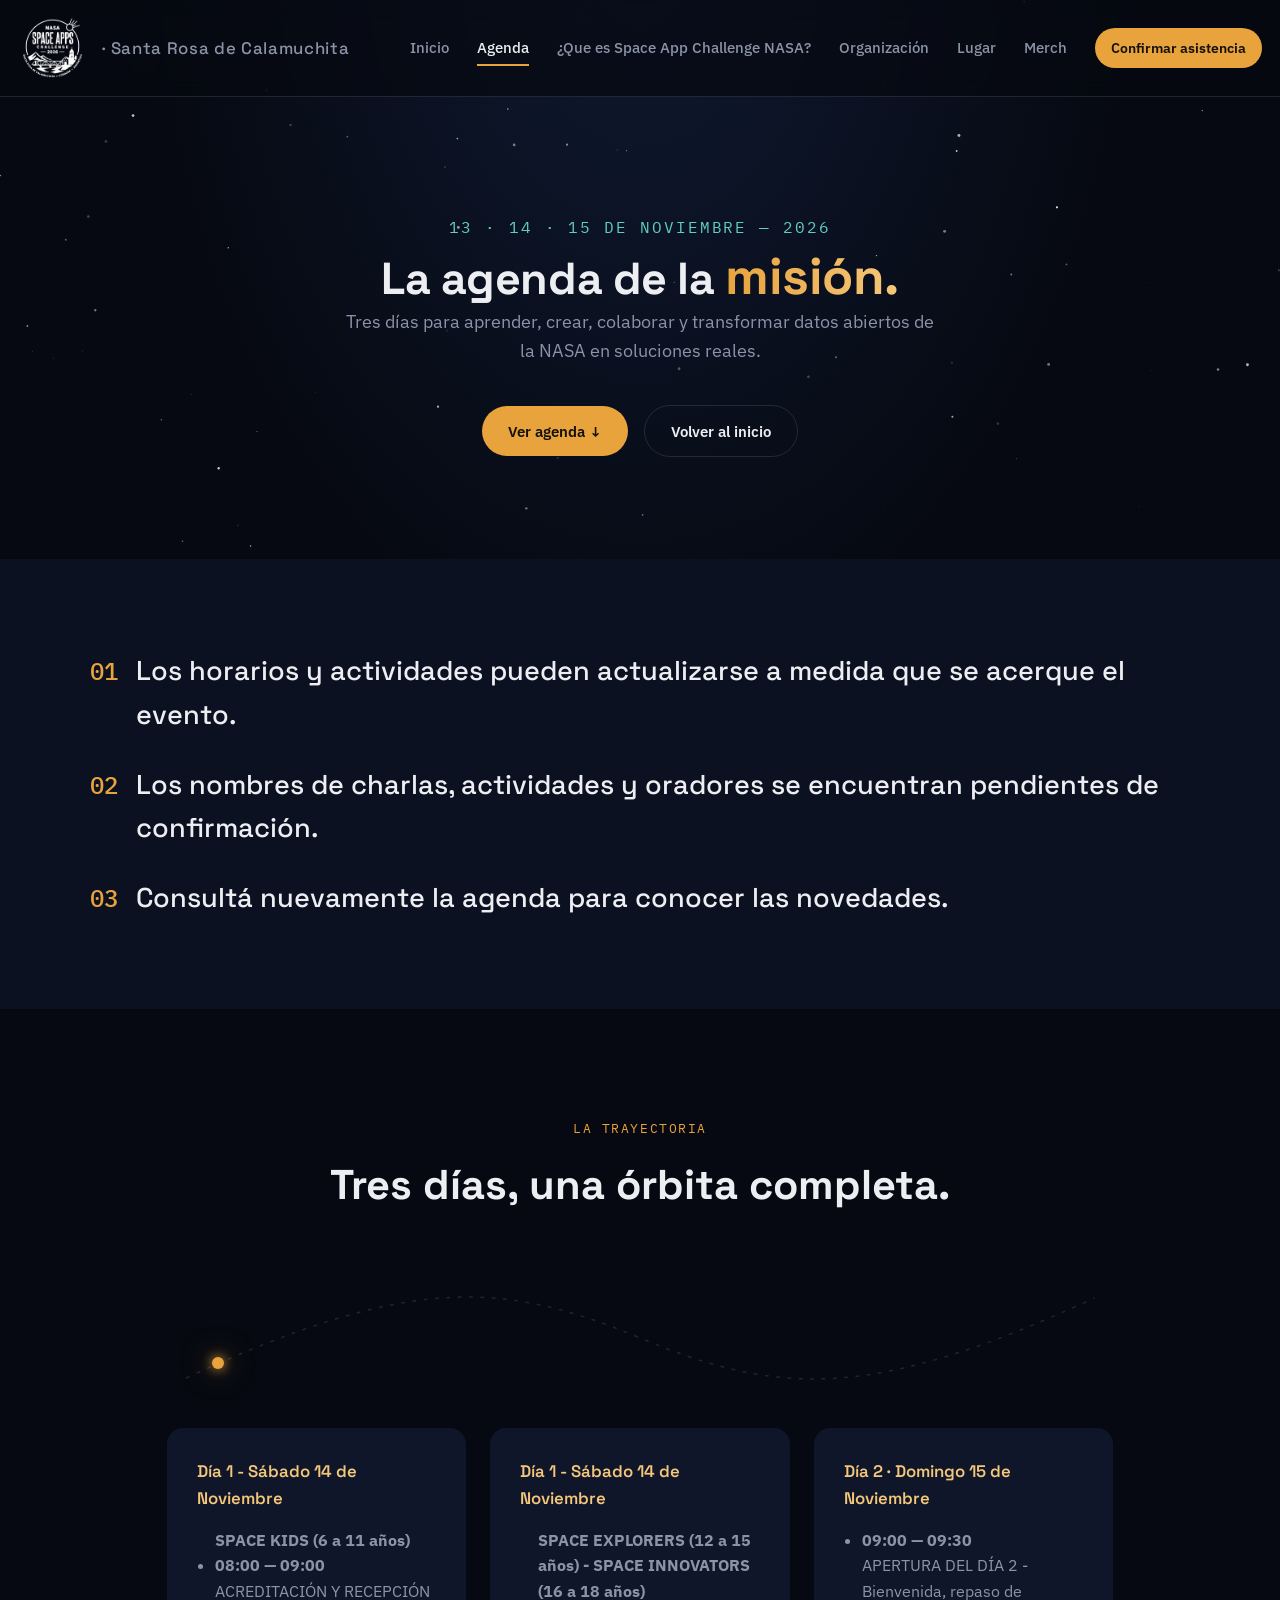
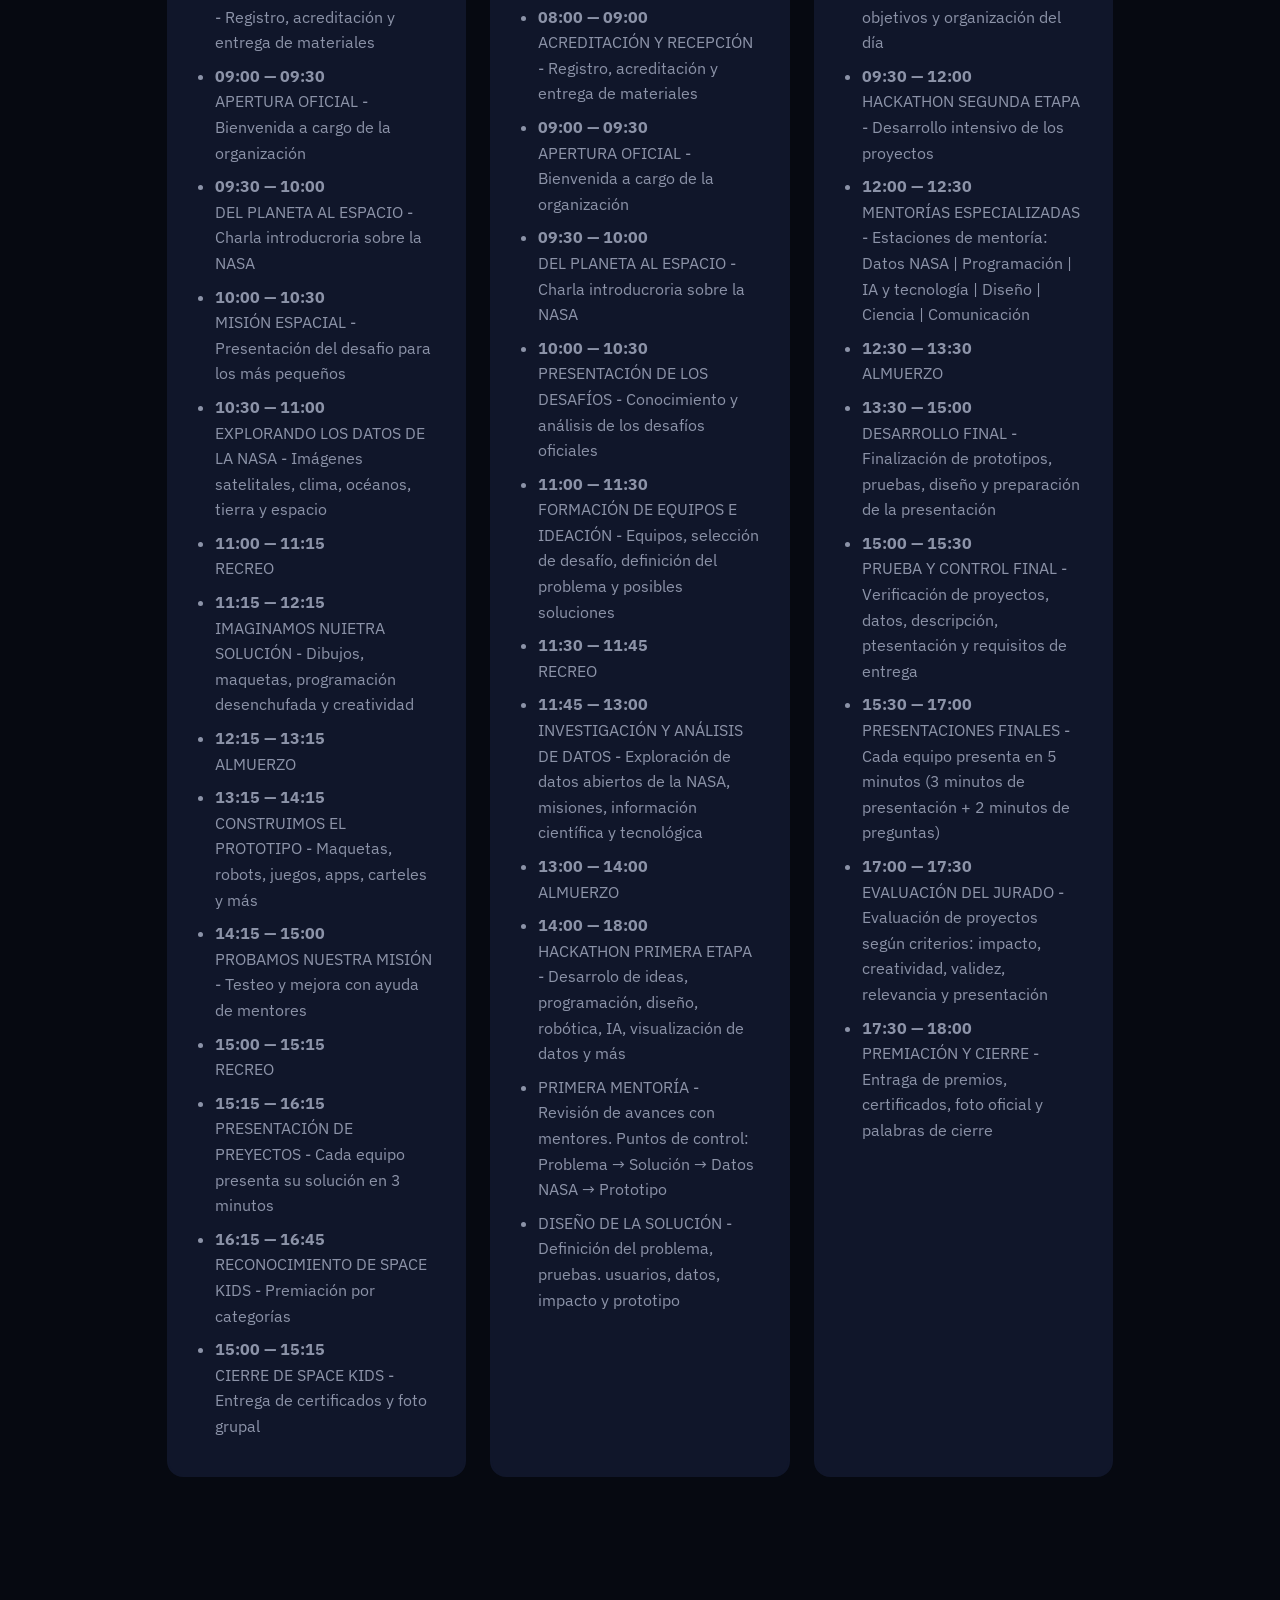
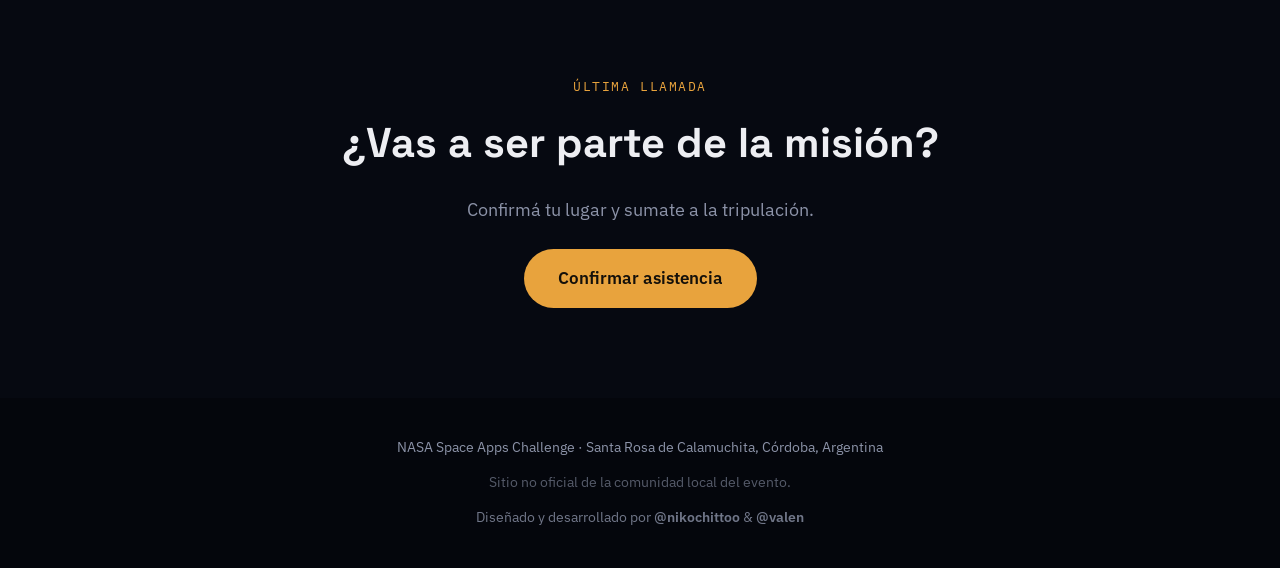
==== agenda.html @ 73c7c3df "organized images by folders" ====
<!DOCTYPE html>
<html lang="es-AR">
<head>
  <meta charset="UTF-8">
  <meta name="viewport" content="width=device-width, initial-scale=1.0">

  <title>Agenda · SPACE APPS · Santa Rosa de Calamuchita 2026</title>

  <meta
    name="description"
    content="Agenda del NASA Space Apps Challenge 2026 en Santa Rosa de Calamuchita."
  >

  <!-- TIPOGRAFÍAS -->
  <link rel="preconnect" href="https://fonts.googleapis.com">
  <link rel="preconnect" href="https://fonts.gstatic.com" crossorigin>

  <link
    href="https://fonts.googleapis.com/css2?family=Space+Grotesk:wght@500;600;700&family=IBM+Plex+Sans:wght@400;500;600&family=IBM+Plex+Mono:wght@400;500&display=swap"
    rel="stylesheet"
  >

  <!-- CSS PRINCIPAL -->
  <link rel="stylesheet" href="style.css">
  <link rel="icon" type="image/png" href="img/logo/logo.png">
</head>

<body>

  <!-- CAMPO DE ESTRELLAS -->
  <canvas id="starfield"></canvas>

  <!-- PROGRESO DE SCROLL -->
  <div class="progress-line" id="progressLine"></div>

  <!-- =========================
       NAVBAR
  ========================== -->
   <header
    class="nav"
    id="nav"
  >

    <a
      href="index.html"
      class="nav__brand"
    >

      
      <img src="img/logo/logo.png" alt="Logo" class="logo">

      <span class="nav__brand-muted">
        · Santa&nbsp;Rosa de Calamuchita
      </span>

    </a>


    <button
      class="nav__toggle"
      id="navToggle"
      aria-label="Abrir menú"
      aria-expanded="false"
    >

      <span></span>
      <span></span>
      <span></span>

    </button>


    <nav
      class="nav__links"
      id="navLinks"
    >

      <a href="index.html" class="nav__link">
        Inicio
      </a>


      <a href="agenda.html" class="nav__link">
        Agenda
      </a>


      <a href="que-es.html" class="nav__link">
        ¿Que es Space App Challenge NASA?
      </a>


      <a
        href="organizacion.html"
        class="nav__link"
      >
        Organización
      </a>


      <a href="lugar.html" class="nav__link">
      Lugar
    </a>

    <a href="merch.html" class="nav__link">Merch</a>


       <a
        href=" https://docs.google.com/forms/d/e/1FAIpQLScfEqpRoke6JbXq1Mukbgra3Xgw4x82jFN2dRppEd2FNQ0bPw/viewform"
        class="nav__cta"
      >
        Confirmar asistencia
      </a>

    </nav>

  </header>



  <main>


    <!-- =========================
         CABECERA DE AGENDA
    ========================== -->
    <section class="hero__otros" id="inicio">

      <div class="hero__inner__otros">

        <p class="eyebrow" data-reveal>
          13 · 14 · 15 de noviembre — 2026
        </p>

        <h1 class="hero__title" data-reveal>
          La agenda de la
          <span class="hero__title-accent">
            misión.
          </span>
        </h1>

        <p class="hero__sub" data-reveal>
          Tres días para aprender, crear, colaborar y transformar
          datos abiertos de la NASA en soluciones reales.
        </p>

        <div class="hero__actions" data-reveal>

          <a href="#agenda" class="btn btn--primary">
            Ver agenda ↓
          </a>

          <a href="index.html" class="btn btn--ghost">
            Volver al inicio
          </a>

        </div>

      </div>
    </section>

    <!-- =========================
         INFORMACIÓN
    ========================== -->
    <section class="mission">

      <div class="mission__grid">

        <p class="mission__line" data-reveal>
          <span class="mission__num">01</span>
          Los horarios y actividades pueden actualizarse a medida que
          se acerque el evento.
        </p>

        <p class="mission__line" data-reveal>
          <span class="mission__num">02</span>
          Los nombres de charlas, actividades y oradores se encuentran
          pendientes de confirmación.
        </p>

        <p class="mission__line" data-reveal>
          <span class="mission__num">03</span>
          Consultá nuevamente la agenda para conocer las novedades.
        </p>

      </div>

    </section>


    <!-- =========================
         AGENDA
    ========================== -->
    <section class="agenda" id="agenda">

      <p class="section-eyebrow" data-reveal>
        La trayectoria
      </p>

      <h2 class="section-title" data-reveal>
        Tres días, una órbita completa.
      </h2>


      <!-- ÓRBITA -->
      <div class="orbit" data-reveal>

        <svg
          viewBox="0 0 1000 140"
          class="orbit__path"
          preserveAspectRatio="none"
          aria-hidden="true"
        >
          <path
            id="orbitCurve"
            d="M20,110 C 250,10 350,10 500,70 C 650,130 750,130 980,30"
          />
        </svg>

        <div
          class="orbit__sat"
          id="orbitSat"
        ></div>

      </div>


      <!-- =========================
           DÍA 1
      ========================== -->
      <div class="agenda__grid">

        <article class="day-card-agenda" data-reveal>

          

            <span class="day-card-agenda__label">
            Día 1 - Sábado 14 de Noviembre
          </span>

          <ul class="day-card-agenda__list">

            
              <strong>SPACE KIDS (6 a 11 años)</strong>
            

            <li>
              <strong>08:00 — 09:00</strong><br>
              ACREDITACIÓN Y RECEPCIÓN - Registro, acreditación y entrega de materiales
            </li>

            <li>
              <strong>09:00 — 09:30</strong><br>
              APERTURA OFICIAL - Bienvenida a cargo de la organización
            </li>

            <li>
              <strong>09:30 — 10:00</strong><br>
              DEL PLANETA AL ESPACIO - Charla introducroria sobre la NASA
            </li>

            <li>
              <strong>10:00 — 10:30</strong><br>
              MISIÓN ESPACIAL - Presentación del desafio para los más pequeños
            </li>

            <li>
              <strong>10:30 — 11:00</strong><br>
              EXPLORANDO LOS DATOS DE LA NASA - Imágenes satelitales, clima, océanos, tierra y espacio
            </li>

            <li>
              <strong>11:00 — 11:15</strong><br>
              RECREO
            </li>

            <li>
              <strong>11:15 — 12:15</strong><br>
              IMAGINAMOS NUIETRA SOLUCIÓN - Dibujos, maquetas, programación desenchufada y creatividad
            </li>

            <li>
              <strong>12:15 — 13:15</strong><br>
              ALMUERZO
            </li>

            <li>
              <strong>13:15 — 14:15</strong><br>
              CONSTRUIMOS EL PROTOTIPO - Maquetas, robots, juegos, apps, carteles y más
            </li>
            
            <li>
              <strong>14:15 — 15:00</strong><br>
            PROBAMOS NUESTRA MISIÓN - Testeo y mejora con ayuda de mentores
            </li>

            <li>
              <strong>15:00 — 15:15</strong><br>
              RECREO
            </li>

            <li>
              <strong>15:15 — 16:15</strong><br>
              PRESENTACIÓN DE PREYECTOS - Cada equipo presenta su solución en 3 minutos
            </li>

            <li>
              <strong>16:15 — 16:45</strong><br>
              RECONOCIMIENTO DE SPACE KIDS - Premiación por categorías
            </li>

            <li>
              <strong>15:00 — 15:15</strong><br>
              CIERRE DE SPACE KIDS - Entrega de certificados y foto grupal
            </li>

          </ul>


        </article>


        <!-- =========================
             DÍA 1 
        ========================== -->
        <article class="day-card-agenda" data-reveal>

          <span class="day-card-agenda__label">
            Día 1 - Sábado 14 de Noviembre
          </span>

          <ul class="day-card-agenda__list">

            <strong>SPACE EXPLORERS (12 a 15 años) - SPACE INNOVATORS (16 a 18 años)</strong>

            <li>
              <strong>08:00 — 09:00</strong><br>
              ACREDITACIÓN Y RECEPCIÓN - Registro, acreditación y entrega de materiales
            </li>

            <li>
              <strong>09:00 — 09:30</strong><br>
              APERTURA OFICIAL - Bienvenida a cargo de la organización
            </li>

            <li>
              <strong>09:30 — 10:00</strong><br>
              DEL PLANETA AL ESPACIO - Charla introducroria sobre la NASA
            </li>

            <li>
              <strong>10:00 — 10:30</strong><br>
              PRESENTACIÓN DE LOS DESAFÍOS - Conocimiento y análisis de los desafíos oficiales
            </li>

            <li>
              <strong>11:00 — 11:30</strong><br>
              FORMACIÓN DE EQUIPOS E IDEACIÓN - Equipos, selección de desafío, definición del problema y posibles soluciones
            </li>

            <li>
              <strong>11:30 — 11:45</strong><br>
              RECREO
            </li>

            <li>
              <strong>11:45 — 13:00</strong><br>
              INVESTIGACIÓN Y ANÁLISIS DE DATOS - Exploración de datos abiertos de la NASA, misiones, información científica y tecnológica
            </li>

            <li>
              <strong>13:00 — 14:00</strong><br>
              ALMUERZO
            </li>

            <li>
              <strong>14:00 — 18:00</strong><br>
              HACKATHON PRIMERA ETAPA - Desarrolo de ideas, programación, diseño, robótica, IA, visualización de datos y más
            </li>
            <li>
              PRIMERA MENTORÍA - Revisión de avances con mentores. Puntos de control: Problema → Solución → Datos NASA → Prototipo
            <li>
              DISEÑO DE LA SOLUCIÓN - Definición del problema, pruebas. usuarios, datos, impacto y prototipo
            </li>

          </ul>

        </article>


        <!-- =========================
             DÍA 3
        ========================== -->
        <article class="day-card-agenda" data-reveal>

          <span class="day-card-agenda__label">
            Día 2 · Domingo 15 de Noviembre
          </span>

          <ul class="day-card-agenda__list">

            <li>
              <strong>09:00 — 09:30</strong><br>
              APERTURA DEL DÍA 2 - Bienvenida, repaso de objetivos y organización del día
            </li>

            <li>
              <strong>09:30 — 12:00</strong><br>
              HACKATHON SEGUNDA ETAPA - Desarrollo intensivo de los proyectos
            </li>

            <li>
              <strong>12:00 — 12:30</strong><br>
            MENTORÍAS ESPECIALIZADAS - Estaciones de mentoría: Datos NASA | Programación | IA y tecnología | Diseño | Ciencia | Comunicación
            </li>

            <li>
              <strong>12:30 — 13:30</strong><br>
              ALMUERZO
            </li>
            <li>
              <strong>13:30 — 15:00</strong><br>
              DESARROLLO FINAL - Finalización de prototipos, pruebas, diseño y preparación de la presentación
            </li>

            <li>
              <strong>15:00 — 15:30</strong><br>
              PRUEBA Y CONTROL FINAL - Verificación de proyectos, datos, descripción, ptesentación y requisitos de entrega
            </li>

            <li>
              <strong>15:30 — 17:00</strong><br>
              PRESENTACIONES FINALES - Cada equipo presenta en 5 minutos (3 minutos de presentación + 2 minutos de preguntas)
            </li>

            <li>
              <strong>17:00 — 17:30</strong><br>
              EVALUACIÓN DEL JURADO - Evaluación de proyectos según criterios: impacto, creatividad, validez, relevancia y presentación
            </li>

            <li>
              <strong>17:30 — 18:00</strong><br>
              PREMIACIÓN Y CIERRE - Entraga de premios, certificados, foto oficial y palabras de cierre
            </li>

          </ul>

        </article>

      </div>

    </section>


    <!-- =========================
         CTA
    ========================== -->
    <section class="final-cta">

      <p class="section-eyebrow" data-reveal>
        Última llamada
      </p>

      <h2 class="section-title" data-reveal>
        ¿Vas a ser parte de la misión?
      </h2>

      <p class="hero__sub" data-reveal>
        Confirmá tu lugar y sumate a la tripulación.
      </p>

      <a
        href="https://docs.google.com/forms/d/e/1FAIpQLScfEqpRoke6JbXq1Mukbgra3Xgw4x82jFN2dRppEd2FNQ0bPw/viewform"
        class="btn btn--primary btn--lg"
        data-reveal
      >
        Confirmar asistencia
      </a>

    </section>

  </main>


  <!-- =========================
       FOOTER
  ========================== -->
 <footer class="footer">

  <p>
    NASA Space Apps Challenge ·
    Santa Rosa de Calamuchita,
    Córdoba, Argentina
  </p>

  <p class="footer__muted">
    Sitio no oficial de la comunidad local del evento.
  </p>

 <p class="footer__credit">
      Diseñado y desarrollado por
      <a href="https://www.linkedin.com/in/nikochittoo" target="_blank">@nikochittoo</a>
      &
      <a href="https://www.linkedin.com/in/valentin-salda%C3%B1o-aab18125a/" target="_blank">@valen</a>
    </p>

</footer>


  <!-- JS PRINCIPAL -->
  <script src="script.js"></script>

</body>
</html>
---- style.css ----
/* ============ TOKENS ============ */
:root {
  --bg: #060911;
  --bg-alt: #0c1122;
  --bg-card: #10162a;
  --line: rgba(237, 238, 242, 0.12);
  --text: #edeef2;
  --muted: #8c93a8;
  --gold: #e8a33d;
  --gold-soft: #f4c77a;
  --teal: #5fcfc0;
  --font-display: 'Space Grotesk', sans-serif;
  --font-body: 'IBM Plex Sans', sans-serif;
  --font-mono: 'IBM Plex Mono', monospace;
  --container: 1100px;
}

* {
  box-sizing: border-box;
}

html {
  scroll-behavior: smooth;
}

@media (prefers-reduced-motion: reduce) {
  html {
    scroll-behavior: auto;
  }

  * {
    animation-duration: 0.001ms !important;
    animation-iteration-count: 1 !important;
    transition-duration: 0.001ms !important;
  }
}

body {
  margin: 0;
  background: var(--bg);
  color: var(--text);
  font-family: var(--font-body);
  line-height: 1.6;
  -webkit-font-smoothing: antialiased;
}

a {
  color: inherit;
}

img {
  max-width: 100%;
  display: block;
}

::selection {
  background: var(--gold);
  color: #060911;
}

/* ============ STARFIELD ============ */
#starfield {
  position: fixed;
  inset: 0;
  z-index: -2;
  background: radial-gradient(ellipse at 50% -10%, #101a33 0%, var(--bg) 55%);
}

.progress-line {
  position: fixed;
  top: 0;
  left: 0;
  height: 3px;
  width: 0%;
  background: linear-gradient(90deg, var(--gold), var(--teal));
  z-index: 200;
  transition: width 0.1s linear;
}

/* ============ CARDS DE AGENDA CON IMAGEN ============ */

.day-card {
  position: relative;
  min-height: 30px;
  overflow: hidden;

  padding: 0;

  border: 1px solid var(--bg);
  border-radius: 18px;

  background-size: cover;
  background-position: center;

  box-shadow: 0 10px 35px rgba(0, 0, 0, 0.35);

  transition:
    transform 0.25s ease,
    box-shadow 0.25s ease;
}

/* OSCURECER LA IMAGEN */

.day-card__overlay {
  position: absolute;
  inset: 0;

  background:
    linear-gradient(180deg,
      rgba(5, 8, 16, 0.70) 0%,
      rgba(5, 8, 16, 0.78) 50%,
      rgba(5, 8, 16, 0.94) 100%);

  z-index: 1;
}


/* CONTENIDO */

.day-card__content {
  position: relative;
  z-index: 2;

  min-height: 330px;

  display: flex;
  flex-direction: column;
  justify-content: center;

  padding: 28px;
}


/* TÍTULO */

.day-card__label {
  display: block;

  margin-bottom: 16px;

  color: var(--gold-soft);

  font-family: var(--font-display);
  font-size: 1.15rem;
  font-weight: 700;
}


/* LISTA */

.day-card__list {
  margin: 0;
  padding-left: 18px;

  color: var(--text);
}

.day-card__list li {
  margin-bottom: 8px;

  color: var(--text);
}


/* LINK */

.day-card__link {
  display: inline-block;

  width: fit-content;

  margin-top: 18px;

  color: var(--gold-soft);

  font-family: var(--font-mono);
  font-size: 0.82rem;

  text-decoration: none;

  transition:
    color 0.2s ease,
    transform 0.2s ease;
}

.day-card__link:hover {
  color: var(--teal);
  transform: translateX(4px);
}


/* HOVER */

.day-card:hover {
  transform: translateY(-6px);

  box-shadow:
    0 18px 45px rgba(0, 0, 0, 0.5);

  border-color: var(--gold);
}

.day-card:hover .day-card__overlay {
  background:
    linear-gradient(180deg,
      rgba(5, 8, 16, 0.62) 0%,
      rgba(5, 8, 16, 0.74) 50%,
      rgba(5, 8, 16, 0.92) 100%);

  border-color: var(--gold);
}

/* ============ NAV ============ */
.nav {
  position: sticky;
  top: 0;
  z-index: 100;
  display: flex;
  align-items: center;
  justify-content: space-between;
  padding: 18px 18px;
  background: rgba(6, 9, 17, 0.7);
  backdrop-filter: blur(10px);
  border-bottom: 1px solid var(--line);
}

.nav__brand {
  display: flex;
  align-items: center;
  gap: 10px;
  font-family: var(--font-display);
  font-weight: 700;
  letter-spacing: 0.04em;
  text-decoration: none;
  font-size: 1.05rem;
}

.nav__brand {
  display: flex;
  align-items: center;
  gap: 15px;
  /* text-decoration: none; */
}

.logo {
  height: 60px;
  width: auto;
  display: block;
}

.nav__brand-muted {
  color: var(--muted);
  font-weight: 500;
}

.nav__dot {
  width: 8px;
  height: 8px;
  border-radius: 50%;
  background: var(--gold);
  box-shadow: 0 0 10px var(--gold), 0 0 20px var(--gold);
}

.nav__links {
  display: flex;
  align-items: center;
  gap: 28px;
}

.nav__link {
  text-decoration: none;
  color: var(--muted);
  font-size: 0.92rem;
  font-weight: 500;
  position: relative;
  transition: color 0.2s ease;
}

.nav__link:hover,
.nav__link.is-active {
  color: var(--text);
}

.nav__link.is-active::after {
  content: '';
  position: absolute;
  left: 0;
  right: 0;
  bottom: -6px;
  height: 2px;
  background: var(--gold);
}

.nav__cta {
  text-decoration: none;
  background: var(--gold);
  color: #14100a;
  font-weight: 600;
  font-size: 0.88rem;
  padding: 9px 16px;
  border-radius: 999px;
  transition: transform 0.15s ease, background 0.2s ease;
  white-space: nowrap;
}

.nav__cta:hover {
  background: var(--gold-soft);
  transform: translateY(-1px);
}

.nav__toggle {
  display: none;
  flex-direction: column;
  gap: 5px;
  background: none;
  border: none;
  cursor: pointer;
  padding: 6px;
}

.nav__toggle span {
  width: 22px;
  height: 2px;
  background: var(--text);
  border-radius: 2px;
  transition: transform 0.25s ease, opacity 0.25s ease;
}

/* ============ BUTTONS ============ */
.btn {
  display: inline-block;
  text-decoration: none;
  font-family: var(--font-body);
  font-weight: 600;
  font-size: 0.95rem;
  padding: 13px 26px;
  border-radius: 999px;
  transition: transform 0.15s ease, box-shadow 0.2s ease, background 0.2s ease;
}

.btn--primary {
  background: var(--gold);
  color: #14100a;
}

.btn--primary:hover {
  transform: translateY(-2px);
  box-shadow: 0 8px 24px rgba(232, 163, 61, 0.35);
}

.btn--ghost {
  border: 1px solid var(--line);
  color: var(--text);
}

.btn--ghost:hover {
  border-color: var(--teal);
  color: var(--teal);
}

.btn--lg {
  padding: 16px 34px;
  font-size: 1.05rem;
}

/* ============ HERO ============ */
.hero {
  position: relative;
  min-height: 100vh;
  display: flex;
  align-items: center;
  padding: 5vw 5vw;
  overflow: hidden;
  padding-top: 5rem !important;
}

.hero__inner {
  display: flex;
  flex-direction: column;
  align-items: center;
  justify-content: center;
  text-align: center;
  margin: 0 auto;
  margin-top: 0; 
  padding-top: 0;
  max-width: 800px; /* Evita que el texto se estire demasiado en pantallas grandes */
}

.hero__inner__otros {
  display: flex;
  flex-direction: column;
  align-items: center;
  justify-content: center;
  text-align: center;
  margin: 8vw auto;
  padding-top: 0;
  max-width: 800px; /* Evita que el texto se estire demasiado en pantallas grandes */
  padding: 0 1.5rem; /* Margen de seguridad para celulares */
}

.eyebrow {
  font-family: var(--font-mono);
  color: var(--teal);
  letter-spacing: 0.12em;
  text-transform: uppercase;
  font-size: 1rem;
  margin-bottom: 0.5rem; /* Achica el espacio debajo de la fecha */
}

.hero__title {
  font-family: var(--font-display);
  font-size: clamp(2rem, 3.5vw, 3rem);
  line-height: 1.1;
  font-weight: 700;
  margin: 0 0 22px;
  letter-spacing: -0.01em;
  margin-bottom: 0.2rem;
}

.hero__title-accent {
  background: linear-gradient(90deg, var(--gold), var(--gold-soft));
  -webkit-background-clip: text;
  background-clip: text;
  color: transparent;
  font-size: clamp(2.2rem, 4vw, 3.5rem);
}

.hero__sub {
  color: var(--muted);
  font-size: 1.1rem;
  max-width: 600px;
  margin: 0 0 34px;
  margin-bottom: 1.5rem;
}

.hero__actions {
  display: flex;
  justify-content: center;
  align-items: center;
  gap: 1rem; /* Espacio entre los botones, ajustalo a tu gusto */
  flex-wrap: wrap; /* Por si en celulares no entran en una sola línea */
  margin-top: 1rem;
}

.countdown {
  display: flex;
  gap: 22px;
  margin-bottom: 36px;
  align-items: center;
}

.countdown__item {
  display: flex;
  flex-direction: column;
  align-items: center;
  font-family: var(--font-mono);
}

.countdown__item span {
  font-size: 3rem;
  /* modificado */
  font-weight: 600;
  color: var(--text);
}

.countdown__item small {
  color: var(--muted);
  font-size: 1rem;
  /* modificado */
  text-transform: uppercase;
  letter-spacing: 0.08em;
}

.hero__horizon {
  position: absolute;
  left: 0;
  right: 0;
  bottom: 0;
  height: 260px;
  z-index: 1;
  pointer-events: none;
}

/* ============ MISSION ============ */
.mission {
  padding: 90px 6vw;
  background: var(--bg-alt);
}

.mission__grid {
  max-width: var(--container);
  margin: 0 auto;
  display: grid;
  gap: 26px;
}

.mission__line {
  font-family: var(--font-display);
  font-size: clamp(1.2rem, 2.6vw, 1.7rem);
  font-weight: 500;
  color: var(--text);
  display: flex;
  gap: 18px;
  align-items: baseline;
  margin: 0;
}

.mission__num {
  font-family: var(--font-mono);
  color: var(--gold);
  font-size: 1.5rem;
  flex-shrink: 0;
}

/* ============ MISSION INTRO ============ */
.mission-intro {
  padding: 90px 6vw;
  background: var(--bg-alt);
}

.mission-intro__grid {
  max-width: var(--container);
  margin: 0 auto;
  display: grid;
  gap: 26px;
}

.mission-intro__line {
  font-family: var(--font-display);
  font-size: clamp(1.2rem, 2.6vw, 1.7rem);
  font-weight: 500;
  color: var(--text);
  display: flex;
  gap: 18px;
  align-items: baseline;
  margin: 0;
}

.mission-intro__num {
  font-family: var(--font-mono);
  color: var(--gold);
  font-size: 0.9rem;
  flex-shrink: 0;
}

/* ============ MISSION LUGAR ============ */
.mission-lugar {
  padding: 90px 6vw;
  background: var(--bg-alt);
}

.mission-lugar__grid {
  max-width: var(--container);
  margin: 0 auto;
  display: grid;
  gap: 26px;
}

.mission-lugar__line {
  font-family: var(--font-display);
  font-size: clamp(1.2rem, 2.6vw, 1.7rem);
  font-weight: 500;
  color: var(--text);
  display: flex;
  gap: 18px;
  align-items: baseline;
  margin: 0;
}

.mission-lugar__num {
  font-family: var(--font-mono);
  color: var(--gold);
  font-size: 0.9rem;
  flex-shrink: 0;
}

/* ============ INFO ============ */
.info {
  padding: 90px 6vw;
  background: var(--bg-alt);
}

.info__grid {
  max-width: var(--container);
  margin: 0 auto;
  display: grid;
  gap: 26px;
}

.info__line {
  font-family: var(--font-display);
  font-size: clamp(1.2rem, 2.6vw, 1.7rem);
  font-weight: 500;
  color: var(--text);
  display: flex;
  gap: 18px;
  align-items: baseline;
  margin: 0;
}

.info__num {
  font-family: var(--font-mono);
  color: var(--gold);
  font-size: 0.9rem;
  flex-shrink: 0;
}

/* ============ SECTION SHARED ============ */
.section-eyebrow {
  font-family: var(--font-mono);
  color: var(--gold);
  text-transform: uppercase;
  letter-spacing: 0.12em;
  font-size: 0.8rem;
  margin: 0 0 12px;
}

.section-title {
  font-family: var(--font-display);
  font-size: clamp(1.8rem, 4vw, 2.6rem);
  font-weight: 700;
  margin: 0 0 20px;
  max-width: 720px;
}

/* ============ AGENDA / ORBIT ============ */
.agenda {
  padding: 110px 6vw;
  max-width: var(--container);
  margin: 0 auto;
  text-align: center;
}

.agenda .section-title {
  margin-left: auto;
  margin-right: auto;
}

.orbit {
  position: relative;
  height: 140px;
  margin: 50px 0 20px;
}

.orbit__path {
  width: 100%;
  height: 100%;
  overflow: visible;
}

.orbit__path path {
  fill: none;
  stroke: var(--line);
  stroke-width: 1.5;
  stroke-dasharray: 4 8;
}

.orbit__sat {
  position: absolute;
  width: 12px;
  height: 12px;
  border-radius: 50%;
  background: var(--gold);
  box-shadow: 0 0 12px var(--gold), 0 0 30px rgba(232, 163, 61, 0.6);
  top: 0;
  left: 0;
  transform: translate(-50%, -50%);
}

.agenda__grid {
  display: grid;
  grid-template-columns: repeat(3, 1fr);
  gap: 24px;
  text-align: left;
}

.day-card-agenda {
  background: var(--bg-card);
  border: 2px solid var(--bg-card);
  border-radius: 16px;
  padding: 28px;
  transition: transform 0.2s ease, border-color 0.2s ease;
}

.day-card-agenda:hover {
  transform: translateY(-4px);
  border-color: var(--gold);
}

.day-card-agenda__label {
  display: block;
  font-family: var(--font-display);
  font-weight: 600;
  color: var(--gold-soft);
  margin-bottom: 16px;
  font-size: 1.05rem;
}

.day-card-agenda__list {
  margin: 0;
  padding-left: 18px;
  color: var(--muted);
}

.day-card-agenda__list li {
  margin-bottom: 8px;
}

/* ============ ABOUT ============ */
.about {
  padding: 110px 6vw;
  background: var(--bg-alt);
  /* modificado */
}

.about__grid {
  max-width: var(--container);
  margin: 0 auto;
  display: grid;
  grid-template-columns: 1.3fr 1fr;
  gap: 60px;
  align-items: start;
}

.about__text {
  color: var(--muted);
  margin-bottom: 16px;
}

.about__badges {
  display: flex;
  flex-wrap: wrap;
  gap: 10px;
  align-content: flex-start;
}

.badge {
  font-family: var(--font-mono);
  font-size: 0.82rem;
  padding: 8px 14px;
  border-radius: 999px;
  border: 1px solid var(--line);
  color: var(--muted);
  text-decoration: none;
}

.agencia-pais {
  font-family: var(--font-mono);
  font-size: 0.82rem;
  padding: 8px 14px;
  border-radius: 999px;
  border: 1px solid var(--line);
  color: var(--muted);
  text-decoration: none;
}

.agencia-pais:hover {
    border-color: var(--color);
}

.agencia-pais:hover a {
    color: var(--color);
}

.badge--accent {
  border-color: var(--gold);
  color: var(--gold-soft);
}

/* ============ ABOUT ADDRESS ============ */
.about-address {
  padding: 110px 6vw;
  background: var(--bg-alt);
  /* modificado */
}

.about-address__grid {
  max-width: var(--container);
  margin: 0 auto;
  display: grid;
  grid-template-columns: 1.3fr 1fr;
  gap: 60px;
  align-items: start;
}

.about-address__text {
  color: var(--muted);
  margin-bottom: 16px;
}

.about-address__badges {
  display: flex;
  flex-wrap: wrap;
  gap: 10px;
  align-content: flex-start;
}

/* ============ ABOUT QUE ES ============ */
.about-que-es {
  padding: 110px 6vw;
}

.about-que-es__grid {
  max-width: var(--container);
  margin: 0 auto;
  display: grid;
  grid-template-columns: 1.3fr 1fr;
  gap: 60px;
  align-items: start;
}

.about-que-es__text {
  color: var(--muted);
  margin-bottom: 16px;
}

.about-que-es__badges {
  display: flex;
  flex-wrap: wrap;
  gap: 10px;
  align-content: flex-start;
}

.badge {
  font-family: var(--font-mono);
  font-size: 0.82rem;
  padding: 8px 14px;
  border-radius: 999px;
  border: 1px solid var(--line);
  color: var(--muted);
  text-decoration: none;
}

.badge:hover{
  border-color: var(--gold);
  color: var(--gold);
  cursor: default;
}

.badge--accent {
  border-color: var(--gold);
  color: var(--gold-soft);
}

/* ============ CARDS QUE ES ============ */

.day-card-como-funciona {
  position: relative;
  min-height: 300px;
  overflow: hidden;

  background-color: var(--bg-alt);

  padding: 0;

  border: 1px solid var(--bg-alt);
  border-radius: 18px;
}

.day-card-como-funciona:hover {
  border-color: var(--gold);
}

/* CONTENIDO */

.day-card-como-funciona__content {
  position: relative;
  z-index: 2;

  min-height: 330px;

  display: flex;
  flex-direction: column;
  justify-content: center;

  padding: 28px;
}


/* TÍTULO */

.day-card-como-funciona__label {
  display: block;

  margin-bottom: 16px;

  color: var(--gold-soft);

  font-family: var(--font-display);
  font-size: 1.15rem;
  font-weight: 700;
}


/* LISTA */

.day-card-como-funciona__list {
  margin: 0;
  padding-left: 18px;

  color: var(--text);
}

.day-card-como-funciona__list li {
  margin-bottom: 8px;

  color: var(--text);
}



/* ============ SPEAKERS ============ */
.speakers {
  padding: 110px 6vw;
  max-width: var(--container);
  margin: 0 auto;
}

.speakers__note {
  color: var(--muted);
  margin-top: 40px;
  text-align: center;
}

.speakers__note a{
  text-decoration: none;
}

.speakers__note a:hover{
  color: var(--gold);
}

.speakers__grid {
  display: grid;
  grid-template-columns: repeat(4, 1fr);
  gap: 20px;
}

.speaker-card {
  background: var(--bg-card);
  border: 1px solid var(--line);
  border-radius: 16px;
  padding: 24px;
  text-align: center;
}

.speaker-card__avatar {
  width: 64px;
  height: 64px;
  margin: 0 auto 16px;
  border-radius: 50%;
  background: linear-gradient(135deg, var(--teal), var(--gold));
  opacity: 1;
}

.speaker-card h3 {
  font-family: var(--font-display);
  margin: 0 0 6px;
  font-size: 1rem;
}

.speaker-card p {
  color: var(--muted);
  font-size: 0.85rem;
  margin: 0;
}

/* modificado */
.speaker-card:hover {
  transform: translateY(-4px);
  border-color: var(--gold);
}

/* ============ HACKATHONS ANTERIORES ============ */

.past-events {
  padding: 110px 6vw;
  background: var(--bg-alt);
  overflow: hidden;
}

.past-events__header {
  max-width: var(--container);
  margin: 0 auto 45px;
}

.past-events__text {
  color: var(--muted);
  max-width: 600px;
  margin: 0;
}


/* CARRUSEL */

.past-events__carousel {
  max-width: 1250px;
  margin: 0 auto;

  position: relative;

  display: flex;
  align-items: center;
  gap: 18px;
}

.past-events__track {
  display: flex;
  gap: 20px;
  padding-top: 20px;
  /* modificado */

  width: 100%;

  overflow-x: auto;
  scroll-behavior: smooth;

  scrollbar-width: none;

  scroll-snap-type: x mandatory;
}

.past-events__track::-webkit-scrollbar {
  display: none;
}


/* TARJETAS */

.past-event {
  position: relative;

  flex: 0 0 calc(50% - 10px);

  height: 360px;

  border-radius: 18px;
  overflow: hidden;

  border: 1px solid var(--line);

  scroll-snap-align: center;

  background: var(--bg-card);

  transition:
    transform 0.25s ease,
    border-color 0.25s ease;
}

.past-event:hover {
  transform: translateY(-5px);
  border-color: var(--gold);
}

.past-event img {
  width: 100%;
  height: 100%;

  object-fit: cover;

  transition: transform 0.5s ease;
}

.past-event:hover img {
  transform: scale(1.05);
}


/* OVERLAY */

.past-event__overlay {
  position: absolute;
  inset: 0;

  background:
    linear-gradient(180deg,
      rgba(6, 9, 17, 0.05) 20%,
      rgba(6, 9, 17, 0.35) 45%,
      rgba(6, 9, 17, 0.95) 100%);
}


/* TEXTO */

.past-event__content {
  position: absolute;

  left: 28px;
  right: 28px;
  bottom: 26px;
}

.past-event__content span {
  font-family: var(--font-mono);

  font-size: 0.72rem;

  letter-spacing: 0.12em;

  color: var(--teal);

  text-transform: uppercase;
}

.past-event__content h3 {
  margin: 5px 0;

  font-family: var(--font-display);

  font-size: 1.7rem;
}

.past-event__content p {
  margin: 0;

  color: var(--muted);
}


/* BOTONES */

.past-events__button {
  flex-shrink: 0;

  width: 44px;
  height: 44px;

  border-radius: 50%;

  border: 1px solid var(--line);

  background: var(--bg-card);

  color: var(--text);

  font-size: 1.2rem;

  cursor: pointer;

  transition:
    border-color 0.2s ease,
    background 0.2s ease,
    transform 0.2s ease;
}

.past-events__button:hover {
  border-color: var(--gold);
  background: var(--gold);
  color: #14100a;

  transform: scale(1.05);
}


/* DOTS */

.past-events__dots {
  display: flex;
  justify-content: center;

  gap: 8px;

  margin-top: 24px;
}

.past-events__dots button {
  width: 7px;
  height: 7px;

  padding: 0;

  border: none;
  border-radius: 50%;

  background: var(--muted);

  opacity: 0.35;

  cursor: pointer;

  transition:
    width 0.2s ease,
    opacity 0.2s ease,
    background 0.2s ease;
}

.past-events__dots button.is-active {
  width: 22px;

  border-radius: 999px;

  background: var(--gold);

  opacity: 1;
}

/* ============ PLACE ============ */
.place {
  padding: 110px 6vw;
  background: var(--bg-alt);
  /* modificado */
}

.place__grid {
  max-width: var(--container);
  margin: 0 auto;
  display: grid;
  grid-template-columns: 1fr 1fr;
  gap: 50px;
  align-items: center;
}

.place__address {
  font-family: var(--font-mono);
  color: var(--gold-soft);
  font-size: 0.95rem;
  margin: 0 0 18px;
}

.place__text {
  color: var(--muted);
}

.place__map {
  border-radius: 16px;
  overflow: hidden;
  border: 1px solid var(--line);
  aspect-ratio: 4/3;
}

.place__map iframe {
  width: 100%;
  height: 100%;
  border: 0;
}

/* ============ PLACE LUGAR ============ */
.place-lugar {
  padding: 110px 6vw;
  /* modificado */
}

.place-lugar__grid {
  max-width: var(--container);
  margin: 0 auto;
  display: grid;
  grid-template-columns: 1fr 1fr;
  gap: 50px;
  align-items: center;
}

.place-lugar__address {
  font-family: var(--font-mono);
  color: var(--gold-soft);
  font-size: 0.95rem;
  margin: 0 0 18px;
}

.place-lugar__text {
  color: var(--muted);
}

.place-lugar__map {
  border-radius: 16px;
  overflow: hidden;
  border: 1px solid var(--line);
  aspect-ratio: 4/3;
}

.place-lugar__map iframe {
  width: 100%;
  height: 100%;
  border: 0;
}

/* ============ Day Card Lugar ======= */
.day-card-lugar {
  background: var(--bg-alt);
  border: 2px solid var(--bg-card);
  border-radius: 16px;
  padding: 28px;
  transition: transform 0.2s ease, border-color 0.2s ease;
}

.day-card-lugar:hover {
  transform: translateY(-4px);
  border-color: var(--gold);
}

.day-card-lugar__label {
  display: block;
  font-family: var(--font-display);
  font-weight: 600;
  color: var(--gold-soft);
  margin-bottom: 16px;
  font-size: 1.05rem;
}

.day-card-lugar__list {
  margin: 0;
  padding-left: 18px;
  color: var(--muted);
}

.day-card-lugar__list li {
  margin-bottom: 8px;
}

/* ============ FINAL CTA ============ */
.final-cta {
  padding: 90px 6vw;
  text-align: center;
  max-width: var(--container);
  margin: 0 auto;
}

.final-cta .section-title,
.final-cta .section-eyebrow {
  margin-left: auto;
  margin-right: auto;
}

.final-cta .hero__sub {
  margin-left: auto;
  margin-right: auto;
}

/* ============ FINAL CTA ORG ============ */
.final-cta-org {
  padding: 130px 6vw;
  text-align: center;
  max-width: var(--container);
  margin: 0 auto;
}

.final-cta-org .section-title,
.final-cta-org .section-eyebrow {
  margin-left: auto;
  margin-right: auto;
}

.final-cta-org .hero__sub {
  margin-left: auto;
  margin-right: auto;
}


/* ============ FOOTER ============ */
.footer {
  padding: 2vw;
  text-align: center;
  color: var(--muted);
  font-size: 0.85rem;
  background-color: #00000042;
}

.footer__muted {
  opacity: 0.6;
  margin-top: 4px;
}

/* ============ REVEAL ANIMATION ============ */
[data-reveal] {
  opacity: 0;
  transform: translateY(18px);
  transition: opacity 0.6s ease, transform 0.6s ease;
}

[data-reveal].is-visible {
  opacity: 1;
  transform: translateY(0);
}



/* ============ RESPONSIVE ============ */
@media (max-width: 900px) {
  .agenda__grid {
    grid-template-columns: 1fr;
  }

  .about__grid {
    grid-template-columns: 1fr;
    gap: 10px;
  }

  
  .about-que-es__grid{
    grid-template-columns: none;
    gap: 0;
  }

  .place__grid {
    grid-template-columns: 1fr;
    gap: 10px;
  }

  .place-lugar__grid{
    grid-template-columns: none;
    gap: 10px;
  }

  .speakers__grid {
    grid-template-columns: repeat(2, 1fr);
  }
}

@media (max-width: 720px) {
  .nav__toggle {
    display: flex;
  }

  .nav__links {
    position: fixed;
    top: 0;
    left: 0;
    right: 0;
    background: var(--bg-alt);
    border-bottom: 1px solid var(--line);
    flex-direction: column;
    align-items: flex-start;
    padding: 20px 6vw 30px;
    gap: 18px;
    transform: translateY(-120%);
    transition: transform 0.3s ease;
  }

  .nav__links.is-open {
    transform: translateY(0);
    top: 97px;
  }

  .nav__cta {
    align-self: flex-start;
  }

  .countdown {
    gap: 14px;
  }

  .countdown__item span {
    font-size: 1.3rem;
  }
}

@media (max-width: 900px) {

  .past-event {
    flex: 0 0 75%;
  }

}


@media (max-width: 720px) {

  .past-events {
    padding: 80px 6vw;
  }

  .past-events__carousel {
    gap: 8px;
  }

  .past-events__button {
    display: none;
  }

  .past-event {
    flex: 0 0 88%;
    height: 320px;
  }

  .past-event__content {
    left: 22px;
    right: 22px;
    bottom: 22px;
  }

}

/* =====================================================
   ORGANIZACIÓN
===================================================== */

.organization {
  padding: 110px 6vw;
  background: var(--bg-alt);
}


.organization__header {
  max-width: var(--container);
  margin: 0 auto 55px;
}


.organization__intro {
  max-width: 650px;
  margin: 0;

  color: var(--muted);

  font-size: 1.05rem;
  line-height: 1.7;
}


/* =====================================================
   GRID
===================================================== */

.organization__grid {
  max-width: var(--container);
  margin: 0 auto;

  display: grid;

  grid-template-columns:
    repeat(4, minmax(0, 1fr));

  gap: 20px;
}


/* =====================================================
   TARJETA
===================================================== */

.organizer-card {
  position: relative;

  overflow: hidden;

  background: var(--bg-card);

  border: 1px solid var(--line);

  border-radius: 16px;

  transition:
    transform 0.25s ease,
    border-color 0.25s ease,
    box-shadow 0.25s ease;
}


.organizer-card:hover {
  transform: translateY(-6px);

  border-color: var(--gold);

  box-shadow:
    0 18px 40px rgba(0, 0, 0, 0.35);
}


/* =====================================================
   IMAGEN
===================================================== */

.organizer-card__image {
  position: relative;

  height: 280px;

  overflow: hidden;

  background:
    linear-gradient(135deg,
      rgba(247, 201, 72, 0.12),
      rgba(45, 212, 191, 0.08));
}


.organizer-card__image img {
  width: 100%;
  height: 100%;

  display: block;

  object-fit: cover;

  transition:
    transform 0.5s ease,
    opacity 0.3s ease;
}


.organizer-card:hover .organizer-card__image img {
  transform: scale(1.05);
}


/* =====================================================
   NÚMERO
===================================================== */

.organizer-card__number {
  position: absolute;

  top: 14px;
  left: 14px;

  display: flex;

  align-items: center;
  justify-content: center;

  width: 38px;
  height: 38px;

  border-radius: 50%;

  background: rgba(6, 9, 17, 0.82);

  border: 1px solid var(--line);

  color: var(--gold-soft);

  font-family: var(--font-mono);

  font-size: 0.72rem;
}


/* =====================================================
   CONTENIDO
===================================================== */

.organizer-card__content {
  padding: 24px;
}


.organizer-card__role {
  display: block;

  margin-bottom: 7px;

  color: var(--teal);

  font-family: var(--font-mono);

  font-size: 0.7rem;

  letter-spacing: 0.1em;

  text-transform: uppercase;
}


.organizer-card__content h3 {
  margin: 0 0 12px;

  font-family: var(--font-display);

  font-size: 1.25rem;

  line-height: 1.2;
}


.organizer-card__content p {
  margin: 0;

  color: var(--muted);

  font-size: 0.9rem;

  line-height: 1.65;
}


/* =====================================================
   HERO ORGANIZACIÓN
===================================================== */

.organization-hero {
  min-height: 78vh;
}


/* =====================================================
   RESPONSIVE
===================================================== */

@media (max-width: 1100px) {

  .organization__grid {
    grid-template-columns:
      repeat(2, minmax(0, 1fr));
  }

}


@media (max-width: 720px) {

  .organization {
    padding: 80px 6vw;
  }


  .organization__grid {
    grid-template-columns: 1fr;

    gap: 18px;
  }


  .organizer-card__image {
    height: 320px;
  }

}

.footer__credit {
  margin-top: 12px;
  font-size: 0.85rem;
  opacity: 0.8;
}

.footer__credit a {
  color: inherit;
  font-weight: 600;
  text-decoration: none;
}

.footer__credit a:hover {
  text-decoration: underline;
}

.speaker-card__avatar {
  width: 120px;
  height: 120px;
  background-size: cover;
  background-position: center;
  border-radius: 70%;
  opacity: 1.0;
}

.speaker-card__img {
  width: 100%;
  height: 100%;
  object-fit: cover;
  border-radius: 70%;
}

.badge a, .agencia-pais a {
    text-decoration: none;
    color: inherit; /* Opcional: hace que el enlace tome el color del texto normal en lugar del azul por defecto */
}

.starfield {
    position: fixed; /* Lo mantiene fijo aunque el usuario haga scroll */
    top: 0;
    left: 0;
    width: 100vw; /* Ocupa todo el ancho de la pantalla */
    height: 100vh; /* Ocupa todo el alto de la pantalla */
    z-index: -1; /* Es clave: lo envía detrás de todos los demás elementos */
    background-color: #000; /* Color base negro mientras cargan las estrellas */
}
/* CAPA 1: Tu canvas ya está configurado (asegúrate de que tenga z-index: -2) */
#starfield {
  position: fixed;
  top: 0;
  left: 0;
  width: 100vw;
  height: 100vh;
  z-index: -2;
  background-color: #03040b; /* Color de fondo oscuro */
}

/* =========================================
   CONTENEDOR HERO
========================================= */
.hero {
  position: relative; 
  min-height: 100vh;
  display: flex;
  align-items: center;
  justify-content: flex-start; /* CAMBIO: Tira todo el bloque hacia la izquierda */
  overflow: hidden; 
  background: transparent; 
  text-align: center;
}

.hero__otros {
  position: relative; 
  display: flex;
  align-items: center;
  justify-content: flex-start; /* CAMBIO: Tira todo el bloque hacia la izquierda */
  overflow: hidden; 
  background: transparent; 
  text-align: center;
}

/* =========================================
   CAPA 2: LA IMAGEN PNG (Sigue ocupando todo)
========================================= */
.hero__bg-png {
  position: absolute;
  top: 0;
  left: 0;
  width: 100%;
  height: 100%;
  object-fit: cover; /* Mantiene la imagen ocupando todo sin deformarse */
  z-index: -1; 
  opacity: 0.9; 
  pointer-events: none; 
}

/* =========================================
   CAPA 3: TU CONTENIDO TEXTUAL (A la izquierda)
========================================= */
.hero__inner {
  position: relative;
  z-index: 1; 
  width: 100%;
  max-width: 600px; /* Mantiene el texto agrupado para que no se estire demasiado */
}

/* Ajuste para la cuenta regresiva */
.countdown {
  display: flex;
  justify-content: flex-start; /* CAMBIO: Alinea los números a la izquierda */
}

/* =========================================
   DISEÑO RESPONSIVE (Para celulares)
========================================= */
@media (max-width: 768px) {
  .hero {
    padding-top: 100px;
    padding-left: 20px; /* Margen un poco más chico para celulares */
    justify-content: flex-start; /* Mantiene todo a la izquierda en celular */
  }
  
  .hero__inner {
    text-align: left; /* Mantiene el texto a la izquierda en celular */
  }

  .countdown {
    justify-content: flex-start;
  }

  .hero__bg-png {
    opacity: 0.4; /* Imagen un poco más transparente en el teléfono para leer bien */
  }
}

/* Agrega esto en cualquier parte de tu CSS */
.hero-inicio::after {
  content: "";
  position: absolute;
  text-align: center;
  bottom: 0;
  left: 0;
  width: 100%;
  height: 40%; /* Controla qué tan arriba llega el difuminado (puedes subirlo al 50% o bajarlo al 20%) */
  z-index: 0; /* Queda justo por encima de la imagen (-1) y por debajo de tu texto (1) */
  
  /* Efecto 1: Degradado que va de transparente al color oscuro de tu fondo */
  background: linear-gradient(to bottom, transparent 0%, #03040b 100%);
  
  /* Efecto 2: El desenfoque real (frosted glass) */
  backdrop-filter: blur(8px);
  -webkit-backdrop-filter: blur(8px); /* Soporte para Safari */
  
  /* Hace que el desenfoque en sí sea gradual, evitando un corte brusco */
  mask-image: linear-gradient(to bottom, transparent 0%, black 100%);
  -webkit-mask-image: linear-gradient(to bottom, transparent 0%, black 100%);
  
  pointer-events: none; /* Asegura que no bloquee los clics en la página */
}

.hero-inicio::before {
  content: "";
  position: absolute;
  
  text-align: center;
  top: 0;
  left: 0;
  width: 100%;
  height: 100%; /* Cubre todo el hero para un degradado más suave */
  z-index: 0; /* Por encima de la imagen, por debajo del texto */
  
  /* Degradado: Empieza sólido abajo, se hace semitransparente al medio y desaparece arriba
  background: linear-gradient(to top, #000000 0%, rgba(3, 4, 11, 0.7) 10%, transparent 10%); */
  pointer-events: none; /* Permite hacer clic a través de esta capa */
}

/* =========================
   SOCIAL POSTS / NOVEDADES
========================= */

.social-posts {
  padding: 4rem 2rem;
  max-width: 1200px;
  margin: 0 auto;
}

.social-posts__grid {
  display: grid;
  grid-template-columns: 1fr;
  gap: 2rem;
  margin-top: 3rem;
  justify-items: center;
}

.social-posts__item {
  width: 100%;
  max-width: 540px;
  background: rgba(255, 255, 255, 0.05);
  border-radius: 12px;
  padding: 1rem;
  box-sizing: border-box;
  display: flex;
  justify-content: center;
  align-items: center;
  overflow: hidden;
}

.social-posts__item .instagram-media {
  width: 100% !important;
  max-width: 540px !important;
  min-width: 0 !important;
  margin: 0 auto !important;
}

.social-posts__item iframe {
  max-width: 100%;
  border-radius: 8px;
}

.facebook-video {
    width: 100%;
    max-width: 100%;
    aspect-ratio: 267 / 476;
    overflow: hidden;
    border-radius: 8px;
}

.facebook-video iframe {
    width: 100%;
    height: 100%;
    border: none;
    display: block;
}

@media (min-width: 900px) {
  .social-posts__grid {
    grid-template-columns: repeat(3, 1fr);
  }

  .social-posts__item {
    max-width: 100%;
  }
}

@media (max-width: 768px) {
  .facebook-video {
    max-width: 267px;
  }
}

/* =========================
   PATROCINADORES - CINTA INFINITA
========================= */
.sponsors-ticker {
  padding: 1.5rem 0; 
  background: rgba(217, 221, 223, 0);
  width: 100%;
}

.sponsors-ticker__title {
  text-align: center;
  font-family: 'Space Grotesk', sans-serif;
  font-size: 0.8rem;
  text-transform: uppercase;
  letter-spacing: 2px;
  color: #717b80;
  margin-bottom: 0.5rem;
}

.sponsors-ticker__container {
  width: 100%;
  overflow: hidden; 
  padding: 1rem 0;
  /* EFECTO FADE: Hace que los logos se desvanezcan en los bordes izquierdo y derecho */
  -webkit-mask-image: linear-gradient(to right, transparent, black 10%, black 90%, transparent);
  mask-image: linear-gradient(to right, transparent, black 10%, black 90%, transparent);
}

.sponsors-ticker__track {
  display: flex;
  width: max-content;
  animation: scrollTicker 25s linear infinite;
}

.sponsors-ticker__track:hover {
  animation-play-state: paused;
}

.sponsors-ticker__track img {
  height: 35px; 
  width: auto;
  object-fit: contain;
  flex-shrink: 0; 
  margin-right: 4rem; /* Separación que no se deforma al hacer zoom */
  filter: brightness(0) invert(1) opacity(0.6);
  transition: filter 0.3s ease, transform 0.3s ease;
  cursor: pointer;
}

.sponsors-ticker__track img:hover {
  filter: brightness(0) invert(1) opacity(1);
  transform: scale(1.2);
}

/* El loop perfecto a la mitad del recorrido */
@keyframes scrollTicker {
  0% { transform: translateX(0); }
  100% { transform: translateX(-50%); }
}

#ropa {
  background-image: url(./img/merch-articulos/ropa.jpg);
}

#ropa:hover {
  background-image: url(./img/merch-articulos/ropa2.jpg);
}

#ropa-negra {
  background-image: url(./img/merch-articulos/ropa-negra.jpg);
}

#ropa-negra:hover {
  background-image: url(./img/merch-articulos/ropa3.jpg);
}

#taza {
  background-image: url(./img/merch-articulos/Taza.jpg);
}

#taza:hover {
  background-image: url(./img/merch-articulos/taza2.jpg);
}

#combo {
  background-image: url(./img/merch-articulos/ropa.jpg);
}

#combo:hover {
  background-image: url(./img/merch-articulos/Taza.jpg);
}

/* =========================
   PREGUNTAS FRECUENTES (FAQ)
========================= */
.faq {
  padding: 4rem 2rem;
  max-width: 800px;
  margin: 0 auto;
}

.faq__container {
  display: flex;
  flex-direction: column;
  gap: 1rem;
  margin-top: 2rem;
}

.faq__item {
  border-bottom: 1px solid rgba(255, 255, 255, 0.2); /* Ajusta el color según tu paleta */
}

.faq__question {
  width: 100%;
  background: transparent;
  border: none;
  color: inherit;
  font-family: 'Space Grotesk', sans-serif;
  font-size: 1.1rem;
  font-weight: 600;
  text-align: left;
  padding: 1.5rem 0;
  display: flex;
  justify-content: space-between;
  align-items: center;
  cursor: pointer;
  transition: color 0.3s ease;
}

.faq__question:hover {
  color: var(--gold) /* Puedes cambiarlo al color de acento que uses */
}

.faq__icon {
  font-size: 1.5rem;
  font-weight: 400;
  transition: transform 0.3s ease;
}

/* Estado Activo */
.faq__question[aria-expanded="true"] .faq__icon {
  transform: rotate(45deg);
}

.faq__answer {
  max-height: 0;
  overflow: hidden;
  transition: max-height 0.4s ease, opacity 0.4s ease;
  opacity: 0;
}

.faq__answer p {
  padding-bottom: 1.5rem;
  font-family: 'IBM Plex Sans', sans-serif;
  font-size: 0.95rem;
  line-height: 1.6;
  color: rgba(255, 255, 255, 0.8); /* Ajusta según el contraste de tu fondo */
  margin: 0;
}

.faq__question[aria-expanded="true"] + .faq__answer {
  max-height: 500px; /* Un valor alto para asegurar que quepa el texto */
  opacity: 1;
}

/* =========================
   MEJORAS DEL HERO (ESTADO Y CUENTA REGRESIVA)
========================= */
.hero__status {
  display: inline-flex;
  align-items: center;
  gap: 8px;
  background: rgba(212, 86, 2, 0.1);
  border: 1px solid rgba(255, 136, 1, 0.644);
  color: #caa554; 
  padding: 6px 16px;
  border-radius: 50px;
  font-family: 'IBM Plex Mono', monospace;
  font-size: 0.85rem;
  font-weight: 600;
  margin-bottom: 1.5rem;
  letter-spacing: 1px;
}

.status-dot {
  width: 8px;
  height: 8px;
  background-color: #caa554;
  border-radius: 50%;
  box-shadow: 0 0 8px #caa554;
  animation: pulse 1.5s infinite;
}

@keyframes pulse {
  0% { opacity: 1; transform: scale(1); }
  50% { opacity: 0.5; transform: scale(1.2); }
  100% { opacity: 1; transform: scale(1); }
}

.countdown-wrapper {
  margin-top: 1.5rem;
  padding-top: 1.5rem;
  border-top: 1px solid rgba(255, 255, 255, 0.1);
}

.countdown-title {
  font-family: 'Space Grotesk', sans-serif;
  font-size: 0.9rem;
  color: rgba(255, 255, 255, 0.6);
  text-transform: uppercase;
  letter-spacing: 2px;
  margin-bottom: 1rem;
}

/* =========================
   CONTACTO DIRECTO EMAIL
========================= */
.contacto-directo {
  display: flex;
  flex-direction: column;
  align-items: center;
  text-align: center;
  margin: 3rem auto; /* Espacio arriba y abajo, y centrado horizontal */
  padding: 0 1rem;
}

.contacto-directo__texto {
  font-family: 'Space Grotesk', sans-serif;
  font-size: 1rem;
  color: rgba(255, 255, 255, 0.7);
  margin-bottom: 1rem;
}

.contacto-directo__email {
  display: inline-flex;
  align-items: center;
  gap: 10px;
  background: rgba(255, 255, 255, 0.05); /* Fondo semitransparente sutil */
  border: 1px solid rgba(255, 255, 255, 0.2); /* Borde suave */
  padding: 12px 24px;
  border-radius: 50px; /* Esto hace la forma de píldora/elipse */
  color: #fff;
  font-family: 'IBM Plex Mono', monospace; /* Letra estilo código para mails queda genial */
  font-size: 1rem;
  font-weight: 500;
  text-decoration: none;
  transition: all 0.3s ease;
}

/* Efecto hover cuando pasas el mouse */
.contacto-directo__email:hover {
  background: rgba(255, 205, 0, 0.1); /* Fondo amarillo muy sutil */
  border-color: #caa554; /* Borde del color de tu acento (ajustalo si usás otro) */
  color: #caa554;
  transform: translateY(-2px); /* Pequeño salto hacia arriba */
}

.email-icon {
  font-size: 1.2rem;
  opacity: 0.8;
}
.speaker-card__socials {
  margin-top: 15px; /* Separación del texto */
  display: flex;
  justify-content: center;
}

.social-link {
  display: flex;
  align-items: center;
  justify-content: center;
  width: 40px;
  height: 40px;
  background-color: #1a1e29; /* Color de fondo del círculo */
  color: #ffffff; /* Color del ícono de LinkedIn */
  border-radius: 50%;
  text-decoration: none;
  transition: background-color 0.3s ease;
}

.social-link:hover {
  background-color: #2c3245; /* Color al pasar el mouse */
  }

.precio {
  text-align: left;
}

.precio p{
  flex-direction: row;
}

.sponsors-ticker-container__organizador {
  justify-content: center;
  display: flex;
}

.sponsors-ticker__organizador img {
  height: 35px; 
  width: auto;
  object-fit: contain;
  flex-shrink: 0; 
  margin: 0 auto; /* Separación que no se deforma al hacer zoom */
  filter: brightness(0) invert(1) opacity(0.6);
  transition: filter 0.3s ease, transform 0.3s ease;
  cursor: pointer;
}

.sponsors-ticker__organizador img:hover {
  filter: brightness(0) invert(1) opacity(1);
  transform: scale(1.2);
}

.merch__card {
  padding: 110px 6vw;
  margin: 0 auto;
  text-align: center;
  background-color: var(--bg-alt);
}
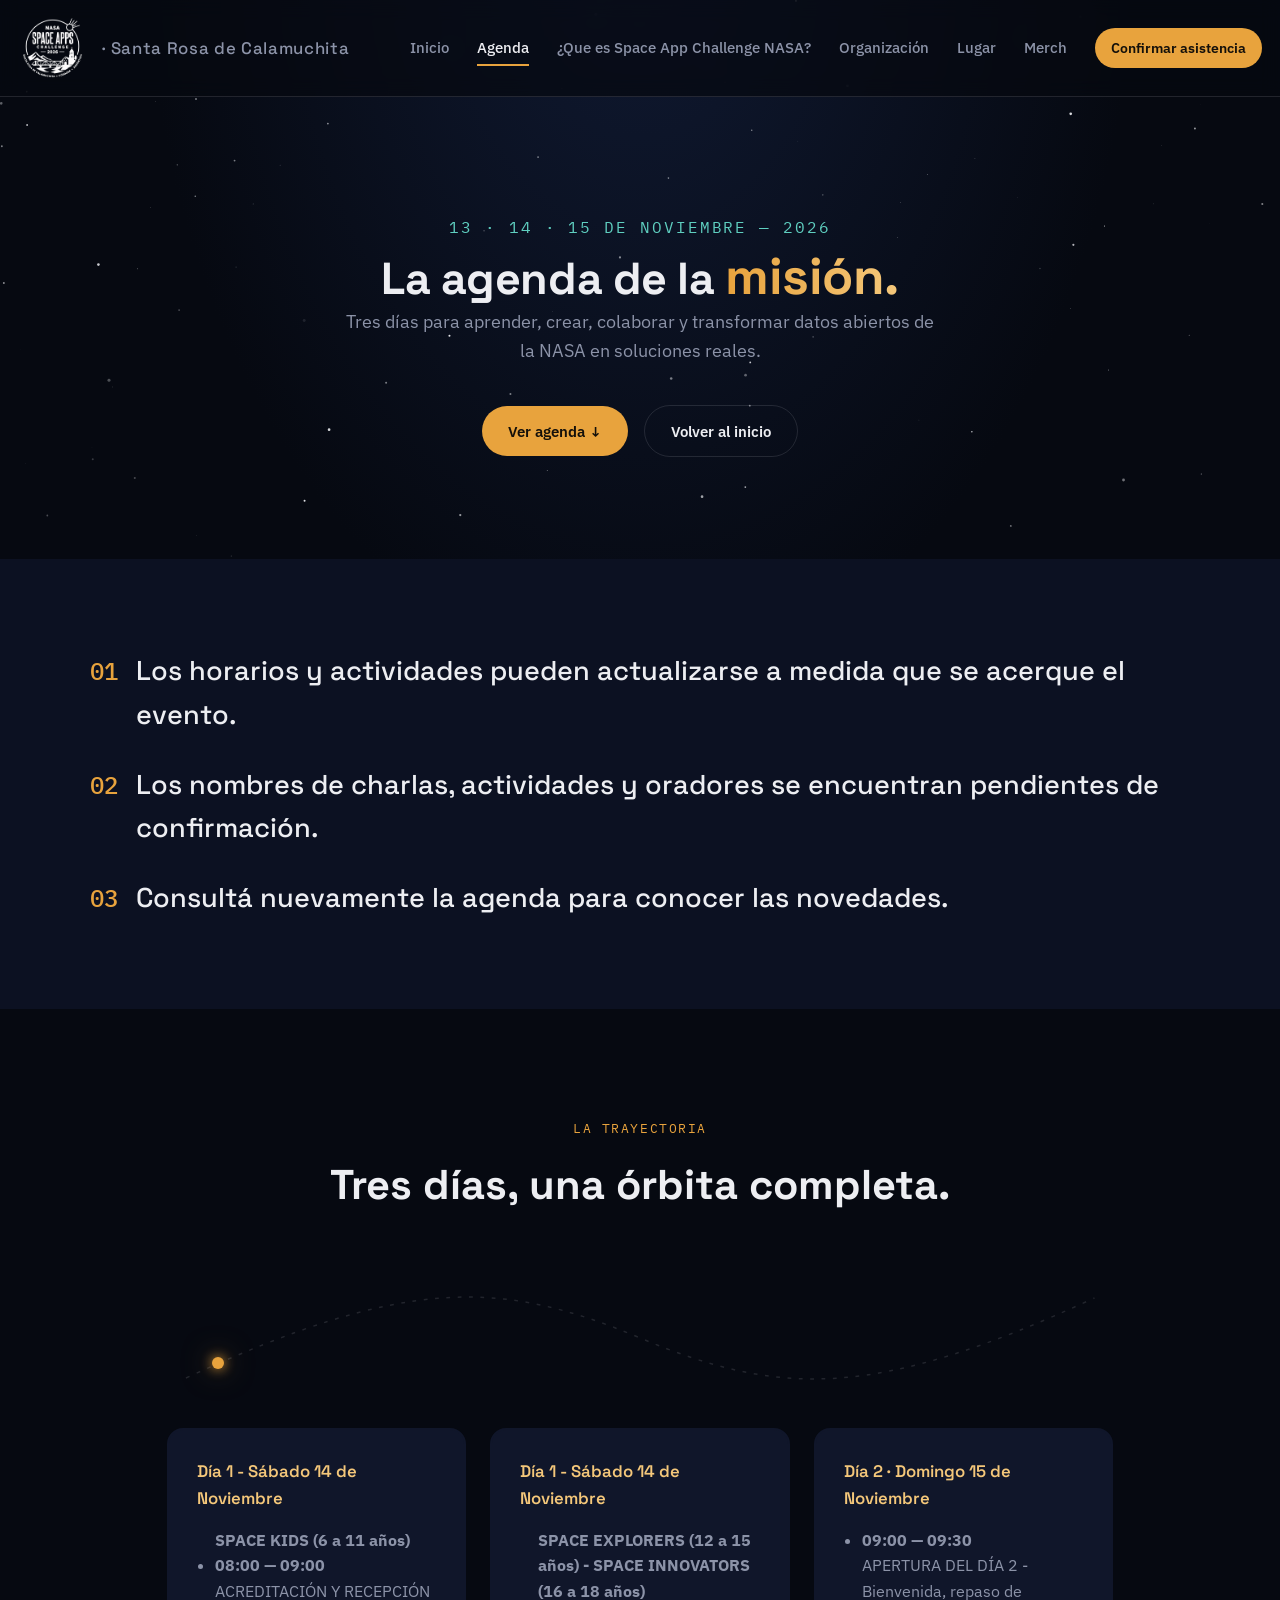
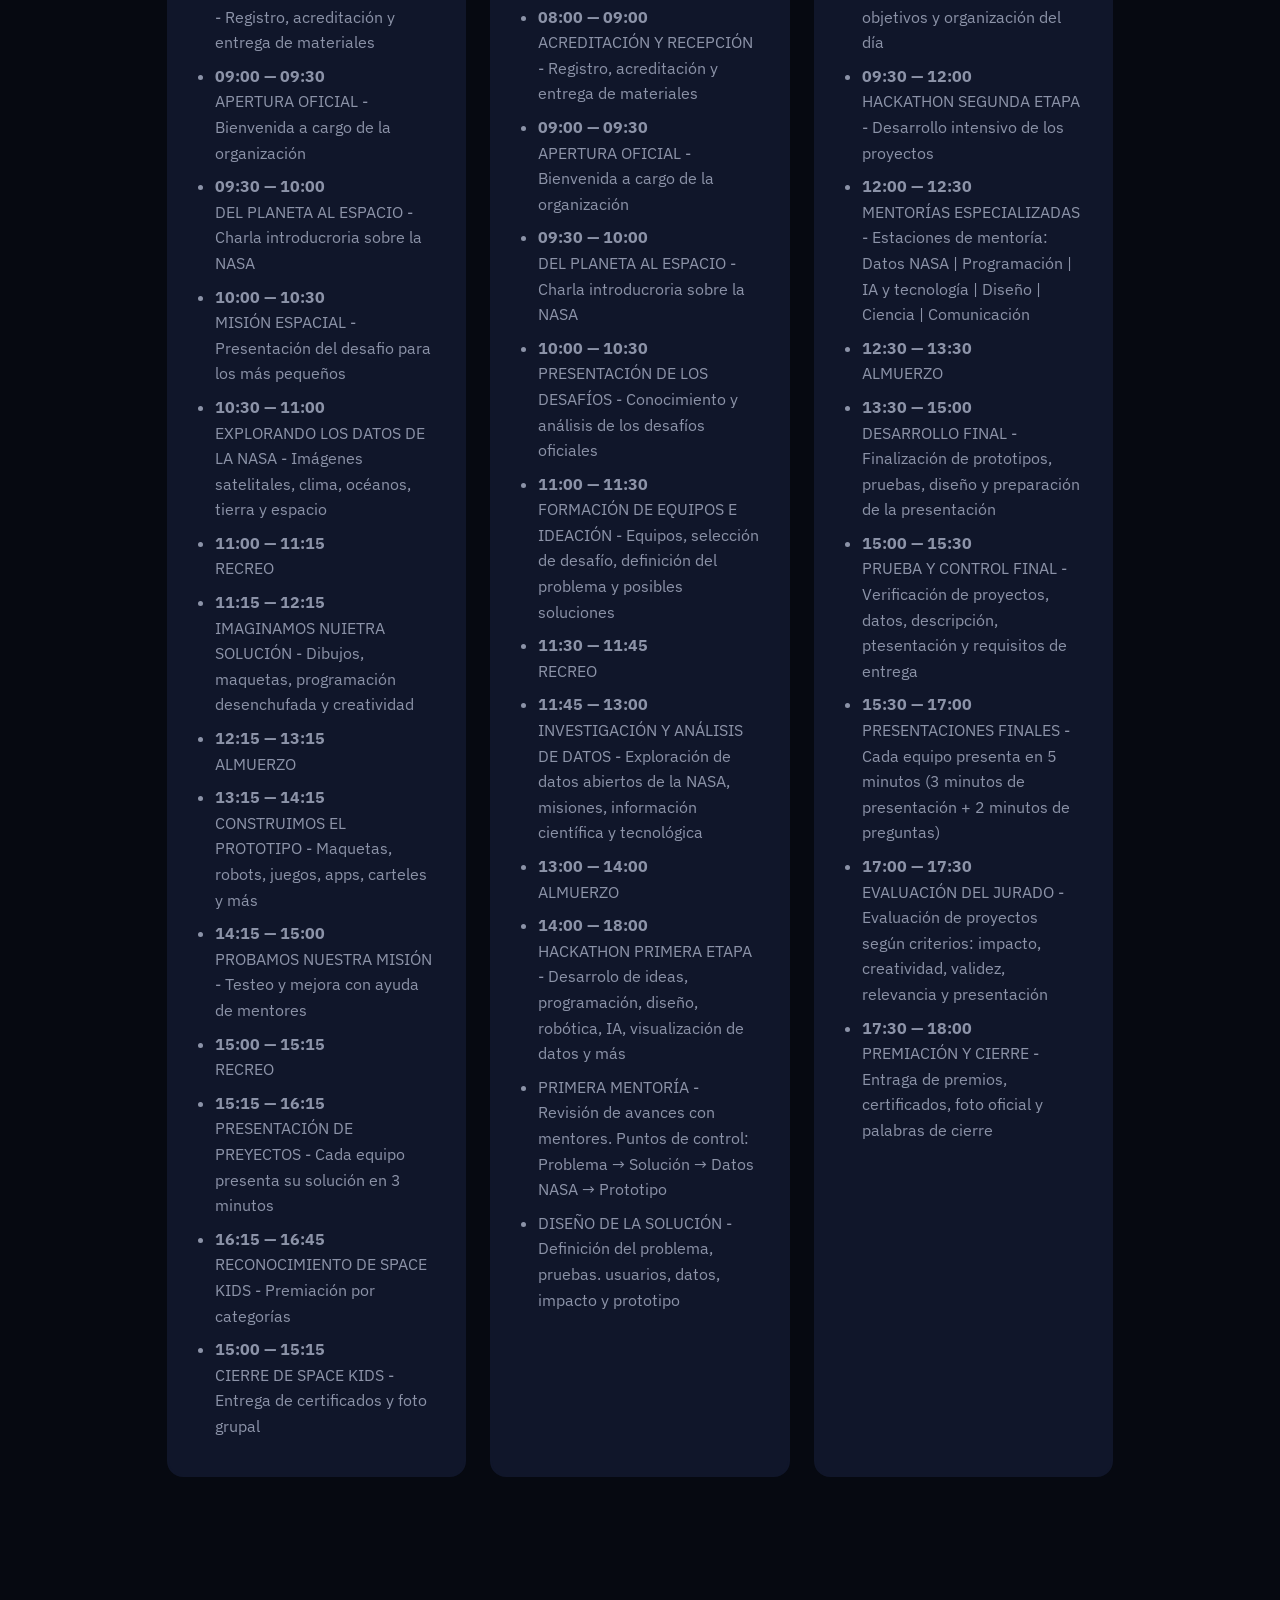
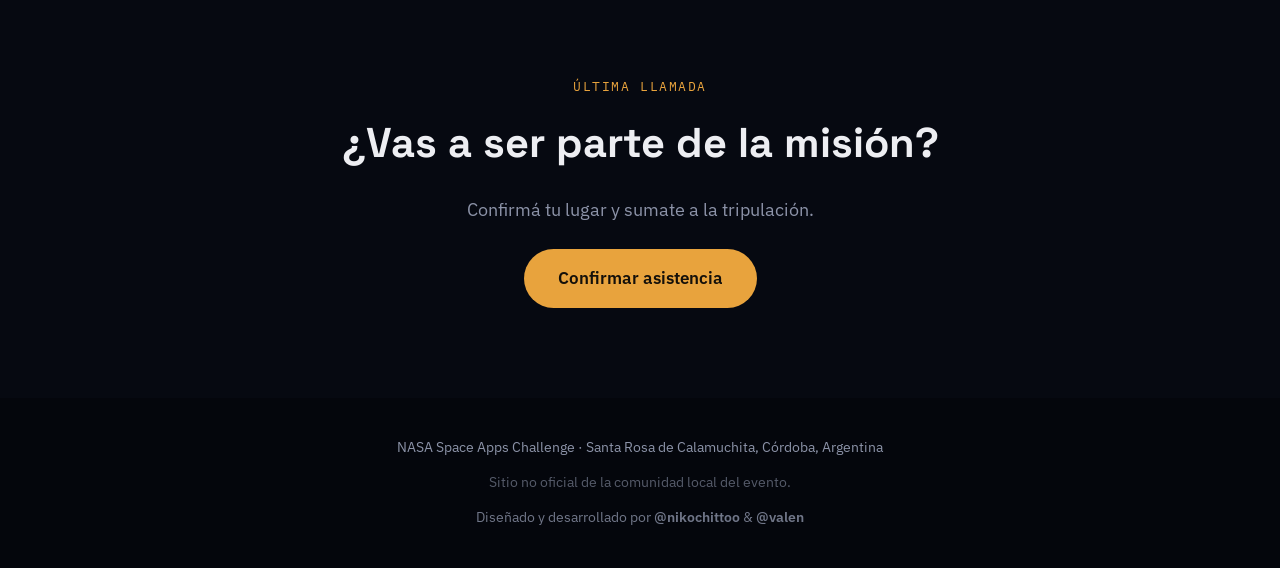
==== commit 1c555471: "probando ando" ====
--- a/agenda.html
+++ b/agenda.html
@@ -24,6 +24,16 @@
   <link rel="stylesheet" href="style.css">
   <link rel="icon" type="image/png" href="img/logo/logo.png">
 </head>
+
+<!-- Google tag (gtag.js) -->
+<script async src="https://www.googletagmanager.com/gtag/js?id=G-7Y9RLD0F36"></script>
+<script>
+  window.dataLayer = window.dataLayer || [];
+  function gtag(){dataLayer.push(arguments);}
+  gtag('js', new Date());
+
+  gtag('config', 'G-7Y9RLD0F36');
+</script>
 
 <body>
 
--- a/style.css
+++ b/style.css
@@ -78,7 +78,6 @@
 }
 
 /* ============ CARDS DE AGENDA CON IMAGEN ============ */
-
 .day-card {
   position: relative;
   min-height: 30px;
@@ -100,7 +99,6 @@
 }
 
 /* OSCURECER LA IMAGEN */
-
 .day-card__overlay {
   position: absolute;
   inset: 0;
@@ -114,9 +112,7 @@
   z-index: 1;
 }
 
-
 /* CONTENIDO */
-
 .day-card__content {
   position: relative;
   z-index: 2;
@@ -132,7 +128,6 @@
 
 
 /* TÍTULO */
-
 .day-card__label {
   display: block;
 
@@ -147,7 +142,6 @@
 
 
 /* LISTA */
-
 .day-card__list {
   margin: 0;
   padding-left: 18px;
@@ -163,7 +157,6 @@
 
 
 /* LINK */
-
 .day-card__link {
   display: inline-block;
 
@@ -188,9 +181,7 @@
   transform: translateX(4px);
 }
 
-
 /* HOVER */
-
 .day-card:hover {
   transform: translateY(-6px);
 
@@ -458,7 +449,6 @@
 
 .countdown__item span {
   font-size: 3rem;
-  /* modificado */
   font-weight: 600;
   color: var(--text);
 }
@@ -466,7 +456,6 @@
 .countdown__item small {
   color: var(--muted);
   font-size: 1rem;
-  /* modificado */
   text-transform: uppercase;
   letter-spacing: 0.08em;
 }
@@ -481,74 +470,16 @@
   pointer-events: none;
 }
 
-/* ============ MISSION ============ */
-.mission {
-  padding: 90px 6vw;
-  background: var(--bg-alt);
-}
-
-.mission__grid {
-  max-width: var(--container);
-  margin: 0 auto;
-  display: grid;
-  gap: 26px;
-}
-
-.mission__line {
-  font-family: var(--font-display);
-  font-size: clamp(1.2rem, 2.6vw, 1.7rem);
-  font-weight: 500;
-  color: var(--text);
-  display: flex;
-  gap: 18px;
-  align-items: baseline;
-  margin: 0;
-}
-
-.mission__num {
-  font-family: var(--font-mono);
-  color: var(--gold);
-  font-size: 1.5rem;
-  flex-shrink: 0;
-}
-
-/* ============ MISSION INTRO ============ */
-.mission-intro {
-  padding: 90px 6vw;
-  background: var(--bg-alt);
-}
-
-.mission-intro__grid {
-  max-width: var(--container);
-  margin: 0 auto;
-  display: grid;
-  gap: 26px;
-}
-
-.mission-intro__line {
-  font-family: var(--font-display);
-  font-size: clamp(1.2rem, 2.6vw, 1.7rem);
-  font-weight: 500;
-  color: var(--text);
-  display: flex;
-  gap: 18px;
-  align-items: baseline;
-  margin: 0;
-}
-
-.mission-intro__num {
-  font-family: var(--font-mono);
-  color: var(--gold);
-  font-size: 0.9rem;
-  flex-shrink: 0;
-}
-
-/* ============ MISSION LUGAR ============ */
+/* ============ MISSION, MISSION INTRO Y MISSION LUGAR ============ */
+.mission,
+.mission-intro,
 .mission-lugar {
   padding: 90px 6vw;
   background: var(--bg-alt);
 }
 
+.mission__grid,
+.mission-intro__grid,
 .mission-lugar__grid {
   max-width: var(--container);
   margin: 0 auto;
@@ -556,6 +487,8 @@
   gap: 26px;
 }
 
+.mission__line,
+.mission-intro__line,
 .mission-lugar__line {
   font-family: var(--font-display);
   font-size: clamp(1.2rem, 2.6vw, 1.7rem);
@@ -565,6 +498,14 @@
   gap: 18px;
   align-items: baseline;
   margin: 0;
+}
+
+.mission__num,
+.mission-intro__num {
+  font-family: var(--font-mono);
+  color: var(--gold);
+  font-size: 1.5rem;
+  flex-shrink: 0;
 }
 
 .mission-lugar__num {
@@ -706,14 +647,20 @@
   margin-bottom: 8px;
 }
 
-/* ============ ABOUT ============ */
-.about {
+/* ============ ABOUT, ABOUT ADDRESS ============ */
+.about,
+.about-address {
   padding: 110px 6vw;
   background: var(--bg-alt);
-  /* modificado */
-}
-
-.about__grid {
+}
+
+.about-que-es {
+  padding: 110px 6vw;
+}
+
+.about__grid,
+.about-address__grid,
+.about-que-es__grid {
   max-width: var(--container);
   margin: 0 auto;
   display: grid;
@@ -722,18 +669,42 @@
   align-items: start;
 }
 
-.about__text {
+.about__text,
+.about-address__text,
+.about-que-es__text {
   color: var(--muted);
   margin-bottom: 16px;
 }
 
-.about__badges {
+.about__badges,
+.about-address__badges,
+.about-que-es__badges {
   display: flex;
   flex-wrap: wrap;
   gap: 10px;
   align-content: flex-start;
 }
 
+/* ============ AGENCIA PAIS ============ */
+.agencia-pais {
+  font-family: var(--font-mono);
+  font-size: 0.82rem;
+  padding: 8px 14px;
+  border-radius: 999px;
+  border: 1px solid var(--line);
+  color: var(--muted);
+  text-decoration: none;
+}
+
+.agencia-pais:hover {
+    border-color: var(--color);
+}
+
+.agencia-pais:hover a {
+    color: var(--color);
+}
+
+/* ============ BADGE ============ */
 .badge {
   font-family: var(--font-mono);
   font-size: 0.82rem;
@@ -744,93 +715,6 @@
   text-decoration: none;
 }
 
-.agencia-pais {
-  font-family: var(--font-mono);
-  font-size: 0.82rem;
-  padding: 8px 14px;
-  border-radius: 999px;
-  border: 1px solid var(--line);
-  color: var(--muted);
-  text-decoration: none;
-}
-
-.agencia-pais:hover {
-    border-color: var(--color);
-}
-
-.agencia-pais:hover a {
-    color: var(--color);
-}
-
-.badge--accent {
-  border-color: var(--gold);
-  color: var(--gold-soft);
-}
-
-/* ============ ABOUT ADDRESS ============ */
-.about-address {
-  padding: 110px 6vw;
-  background: var(--bg-alt);
-  /* modificado */
-}
-
-.about-address__grid {
-  max-width: var(--container);
-  margin: 0 auto;
-  display: grid;
-  grid-template-columns: 1.3fr 1fr;
-  gap: 60px;
-  align-items: start;
-}
-
-.about-address__text {
-  color: var(--muted);
-  margin-bottom: 16px;
-}
-
-.about-address__badges {
-  display: flex;
-  flex-wrap: wrap;
-  gap: 10px;
-  align-content: flex-start;
-}
-
-/* ============ ABOUT QUE ES ============ */
-.about-que-es {
-  padding: 110px 6vw;
-}
-
-.about-que-es__grid {
-  max-width: var(--container);
-  margin: 0 auto;
-  display: grid;
-  grid-template-columns: 1.3fr 1fr;
-  gap: 60px;
-  align-items: start;
-}
-
-.about-que-es__text {
-  color: var(--muted);
-  margin-bottom: 16px;
-}
-
-.about-que-es__badges {
-  display: flex;
-  flex-wrap: wrap;
-  gap: 10px;
-  align-content: flex-start;
-}
-
-.badge {
-  font-family: var(--font-mono);
-  font-size: 0.82rem;
-  padding: 8px 14px;
-  border-radius: 999px;
-  border: 1px solid var(--line);
-  color: var(--muted);
-  text-decoration: none;
-}
-
 .badge:hover{
   border-color: var(--gold);
   color: var(--gold);
@@ -842,8 +726,12 @@
   color: var(--gold-soft);
 }
 
+.badge a, .agencia-pais a {
+    text-decoration: none;
+    color: inherit; /* Opcional: hace que el enlace tome el color del texto normal en lugar del azul por defecto */
+}
+
 /* ============ CARDS QUE ES ============ */
-
 .day-card-como-funciona {
   position: relative;
   min-height: 300px;
@@ -876,7 +764,6 @@
   padding: 28px;
 }
 
-
 /* TÍTULO */
 
 .day-card-como-funciona__label {
@@ -891,7 +778,6 @@
   font-weight: 700;
 }
 
-
 /* LISTA */
 
 .day-card-como-funciona__list {
@@ -906,8 +792,6 @@
 
   color: var(--text);
 }
-
-
 
 /* ============ SPEAKERS ============ */
 .speakers {
@@ -965,7 +849,6 @@
   margin: 0;
 }
 
-/* modificado */
 .speaker-card:hover {
   transform: translateY(-4px);
   border-color: var(--gold);
@@ -1008,15 +891,10 @@
   display: flex;
   gap: 20px;
   padding-top: 20px;
-  /* modificado */
-
   width: 100%;
-
   overflow-x: auto;
   scroll-behavior: smooth;
-
   scrollbar-width: none;
-
   scroll-snap-type: x mandatory;
 }
 
@@ -1195,52 +1073,17 @@
   opacity: 1;
 }
 
-/* ============ PLACE ============ */
-.place {
-  padding: 110px 6vw;
-  background: var(--bg-alt);
-  /* modificado */
-}
-
-.place__grid {
-  max-width: var(--container);
-  margin: 0 auto;
-  display: grid;
-  grid-template-columns: 1fr 1fr;
-  gap: 50px;
-  align-items: center;
-}
-
-.place__address {
-  font-family: var(--font-mono);
-  color: var(--gold-soft);
-  font-size: 0.95rem;
-  margin: 0 0 18px;
-}
-
-.place__text {
-  color: var(--muted);
-}
-
-.place__map {
-  border-radius: 16px;
-  overflow: hidden;
-  border: 1px solid var(--line);
-  aspect-ratio: 4/3;
-}
-
-.place__map iframe {
-  width: 100%;
-  height: 100%;
-  border: 0;
-}
-
-/* ============ PLACE LUGAR ============ */
+/* ============ PLACE Y PLACE LUGAR ============ */
+.place,
 .place-lugar {
   padding: 110px 6vw;
-  /* modificado */
-}
-
+}
+
+.place {
+  background: var(--bg-alt);
+}
+
+.place__grid,
 .place-lugar__grid {
   max-width: var(--container);
   margin: 0 auto;
@@ -1250,6 +1093,7 @@
   align-items: center;
 }
 
+.place__address,
 .place-lugar__address {
   font-family: var(--font-mono);
   color: var(--gold-soft);
@@ -1257,10 +1101,12 @@
   margin: 0 0 18px;
 }
 
+.place__text,
 .place-lugar__text {
   color: var(--muted);
 }
 
+.place__map,
 .place-lugar__map {
   border-radius: 16px;
   overflow: hidden;
@@ -1268,7 +1114,8 @@
   aspect-ratio: 4/3;
 }
 
-.place-lugar__map iframe {
+.place__map iframe,
+.place-lugar iframe {
   width: 100%;
   height: 100%;
   border: 0;
@@ -1372,114 +1219,6 @@
   transform: translateY(0);
 }
 
-
-
-/* ============ RESPONSIVE ============ */
-@media (max-width: 900px) {
-  .agenda__grid {
-    grid-template-columns: 1fr;
-  }
-
-  .about__grid {
-    grid-template-columns: 1fr;
-    gap: 10px;
-  }
-
-  
-  .about-que-es__grid{
-    grid-template-columns: none;
-    gap: 0;
-  }
-
-  .place__grid {
-    grid-template-columns: 1fr;
-    gap: 10px;
-  }
-
-  .place-lugar__grid{
-    grid-template-columns: none;
-    gap: 10px;
-  }
-
-  .speakers__grid {
-    grid-template-columns: repeat(2, 1fr);
-  }
-}
-
-@media (max-width: 720px) {
-  .nav__toggle {
-    display: flex;
-  }
-
-  .nav__links {
-    position: fixed;
-    top: 0;
-    left: 0;
-    right: 0;
-    background: var(--bg-alt);
-    border-bottom: 1px solid var(--line);
-    flex-direction: column;
-    align-items: flex-start;
-    padding: 20px 6vw 30px;
-    gap: 18px;
-    transform: translateY(-120%);
-    transition: transform 0.3s ease;
-  }
-
-  .nav__links.is-open {
-    transform: translateY(0);
-    top: 97px;
-  }
-
-  .nav__cta {
-    align-self: flex-start;
-  }
-
-  .countdown {
-    gap: 14px;
-  }
-
-  .countdown__item span {
-    font-size: 1.3rem;
-  }
-}
-
-@media (max-width: 900px) {
-
-  .past-event {
-    flex: 0 0 75%;
-  }
-
-}
-
-
-@media (max-width: 720px) {
-
-  .past-events {
-    padding: 80px 6vw;
-  }
-
-  .past-events__carousel {
-    gap: 8px;
-  }
-
-  .past-events__button {
-    display: none;
-  }
-
-  .past-event {
-    flex: 0 0 88%;
-    height: 320px;
-  }
-
-  .past-event__content {
-    left: 22px;
-    right: 22px;
-    bottom: 22px;
-  }
-
-}
-
 /* =====================================================
    ORGANIZACIÓN
 ===================================================== */
@@ -1681,41 +1420,7 @@
   min-height: 78vh;
 }
 
-
-/* =====================================================
-   RESPONSIVE
-===================================================== */
-
-@media (max-width: 1100px) {
-
-  .organization__grid {
-    grid-template-columns:
-      repeat(2, minmax(0, 1fr));
-  }
-
-}
-
-
-@media (max-width: 720px) {
-
-  .organization {
-    padding: 80px 6vw;
-  }
-
-
-  .organization__grid {
-    grid-template-columns: 1fr;
-
-    gap: 18px;
-  }
-
-
-  .organizer-card__image {
-    height: 320px;
-  }
-
-}
-
+/* ============ FOOTER ============ */
 .footer__credit {
   margin-top: 12px;
   font-size: 0.85rem;
@@ -1732,6 +1437,7 @@
   text-decoration: underline;
 }
 
+/* ============ SPEAKER CARD ============ */
 .speaker-card__avatar {
   width: 120px;
   height: 120px;
@@ -1748,11 +1454,7 @@
   border-radius: 70%;
 }
 
-.badge a, .agencia-pais a {
-    text-decoration: none;
-    color: inherit; /* Opcional: hace que el enlace tome el color del texto normal en lugar del azul por defecto */
-}
-
+/* ============ STARFIELD ============ */
 .starfield {
     position: fixed; /* Lo mantiene fijo aunque el usuario haga scroll */
     top: 0;
@@ -1826,29 +1528,6 @@
 .countdown {
   display: flex;
   justify-content: flex-start; /* CAMBIO: Alinea los números a la izquierda */
-}
-
-/* =========================================
-   DISEÑO RESPONSIVE (Para celulares)
-========================================= */
-@media (max-width: 768px) {
-  .hero {
-    padding-top: 100px;
-    padding-left: 20px; /* Margen un poco más chico para celulares */
-    justify-content: flex-start; /* Mantiene todo a la izquierda en celular */
-  }
-  
-  .hero__inner {
-    text-align: left; /* Mantiene el texto a la izquierda en celular */
-  }
-
-  .countdown {
-    justify-content: flex-start;
-  }
-
-  .hero__bg-png {
-    opacity: 0.4; /* Imagen un poco más transparente en el teléfono para leer bien */
-  }
 }
 
 /* Agrega esto en cualquier parte de tu CSS */
@@ -1904,7 +1583,7 @@
 
 .social-posts__grid {
   display: grid;
-  grid-template-columns: 1fr;
+  grid-template-columns: repeat(3, 1fr);
   gap: 2rem;
   margin-top: 3rem;
   justify-items: center;
@@ -1948,22 +1627,6 @@
     height: 100%;
     border: none;
     display: block;
-}
-
-@media (min-width: 900px) {
-  .social-posts__grid {
-    grid-template-columns: repeat(3, 1fr);
-  }
-
-  .social-posts__item {
-    max-width: 100%;
-  }
-}
-
-@media (max-width: 768px) {
-  .facebook-video {
-    max-width: 267px;
-  }
 }
 
 /* =========================
@@ -2026,6 +1689,7 @@
   100% { transform: translateX(-50%); }
 }
 
+/* ============ ARTICULOS MERCH ============ */
 #ropa {
   background-image: url(./img/merch-articulos/ropa.jpg);
 }
@@ -2058,11 +1722,9 @@
   background-image: url(./img/merch-articulos/Taza.jpg);
 }
 
-/* =========================
-   PREGUNTAS FRECUENTES (FAQ)
-========================= */
+/* ============ FAQ ============ */
 .faq {
-  padding: 4rem 2rem;
+  padding: 2rem;
   max-width: 800px;
   margin: 0 auto;
 }
@@ -2165,6 +1827,7 @@
   100% { opacity: 1; transform: scale(1); }
 }
 
+/* ============ COUNTDOWN ============ */
 .countdown-wrapper {
   margin-top: 1.5rem;
   padding-top: 1.5rem;
@@ -2188,7 +1851,7 @@
   flex-direction: column;
   align-items: center;
   text-align: center;
-  margin: 3rem auto; /* Espacio arriba y abajo, y centrado horizontal */
+  margin: 0 0 3rem 0; /* Espacio arriba y abajo, y centrado horizontal */
   padding: 0 1rem;
 }
 
@@ -2248,8 +1911,9 @@
 
 .social-link:hover {
   background-color: #2c3245; /* Color al pasar el mouse */
-  }
-
+}
+
+/* ============ PRECIO ============ */
 .precio {
   text-align: left;
 }
@@ -2258,6 +1922,7 @@
   flex-direction: row;
 }
 
+/* ============ SPONSORS ============ */
 .sponsors-ticker-container__organizador {
   justify-content: center;
   display: flex;
@@ -2284,4 +1949,150 @@
   margin: 0 auto;
   text-align: center;
   background-color: var(--bg-alt);
+}
+
+/* ============ RESPONSIVE ============ */
+@media (min-width: 900px) {
+  .social-posts__item {
+    max-width: 100%;
+  }
+}
+
+@media (max-width: 1100px) {
+  .organization__grid {
+    grid-template-columns:
+      repeat(2, minmax(0, 1fr));
+  }
+}
+
+@media (max-width: 900px) {
+  .agenda__grid {
+    grid-template-columns: 1fr;
+  }
+
+  .about__grid,
+  .place__grid {
+    grid-template-columns: 1fr;
+    gap: 10px;
+  }
+  
+  .about-que-es__grid{
+    grid-template-columns: none;
+    gap: 0;
+  }
+
+  .place-lugar__grid{
+    grid-template-columns: none;
+    gap: 10px;
+  }
+
+  .speakers__grid {
+    grid-template-columns: repeat(2, 1fr);
+  }
+
+  .past-event {
+    flex: 0 0 75%;
+  }
+
+  .social-posts__grid{
+    grid-template-columns: none;
+  }
+}
+
+@media (max-width: 768px) {
+  .hero {
+    padding-top: 100px;
+    padding-left: 20px; /* Margen un poco más chico para celulares */
+    justify-content: flex-start; /* Mantiene todo a la izquierda en celular */
+  }
+  
+  .hero__inner {
+    text-align: left; /* Mantiene el texto a la izquierda en celular */
+  }
+
+  .countdown {
+    justify-content: flex-start;
+  }
+
+  .hero__bg-png {
+    opacity: 0.4; /* Imagen un poco más transparente en el teléfono para leer bien */
+  }
+
+  .facebook-video {
+    max-width: 267px;
+  }
+}
+
+@media (max-width: 720px) {
+  .nav__toggle {
+    display: flex;
+  }
+
+  .nav__links {
+    position: fixed;
+    top: 0;
+    left: 0;
+    right: 0;
+    background: var(--bg-alt);
+    border-bottom: 1px solid var(--line);
+    flex-direction: column;
+    align-items: flex-start;
+    padding: 20px 6vw 30px;
+    gap: 18px;
+    transform: translateY(-120%);
+    transition: transform 0.3s ease;
+  }
+
+  .nav__links.is-open {
+    transform: translateY(0);
+    top: 97px;
+  }
+
+  .nav__cta {
+    align-self: flex-start;
+  }
+
+  .countdown {
+    gap: 14px;
+  }
+
+  .countdown__item span {
+    font-size: 1.3rem;
+  }
+
+  .past-events {
+    padding: 80px 6vw;
+  }
+
+  .past-events__carousel {
+    gap: 8px;
+  }
+
+  .past-events__button {
+    display: none;
+  }
+
+  .past-event {
+    flex: 0 0 88%;
+    height: 320px;
+  }
+
+  .past-event__content {
+    left: 22px;
+    right: 22px;
+    bottom: 22px;
+  }
+
+  .organization {
+    padding: 80px 6vw;
+  }
+
+  .organization__grid {
+    grid-template-columns: 1fr;
+    gap: 18px;
+  }
+
+  .organizer-card__image {
+    height: 320px;
+  }
 }
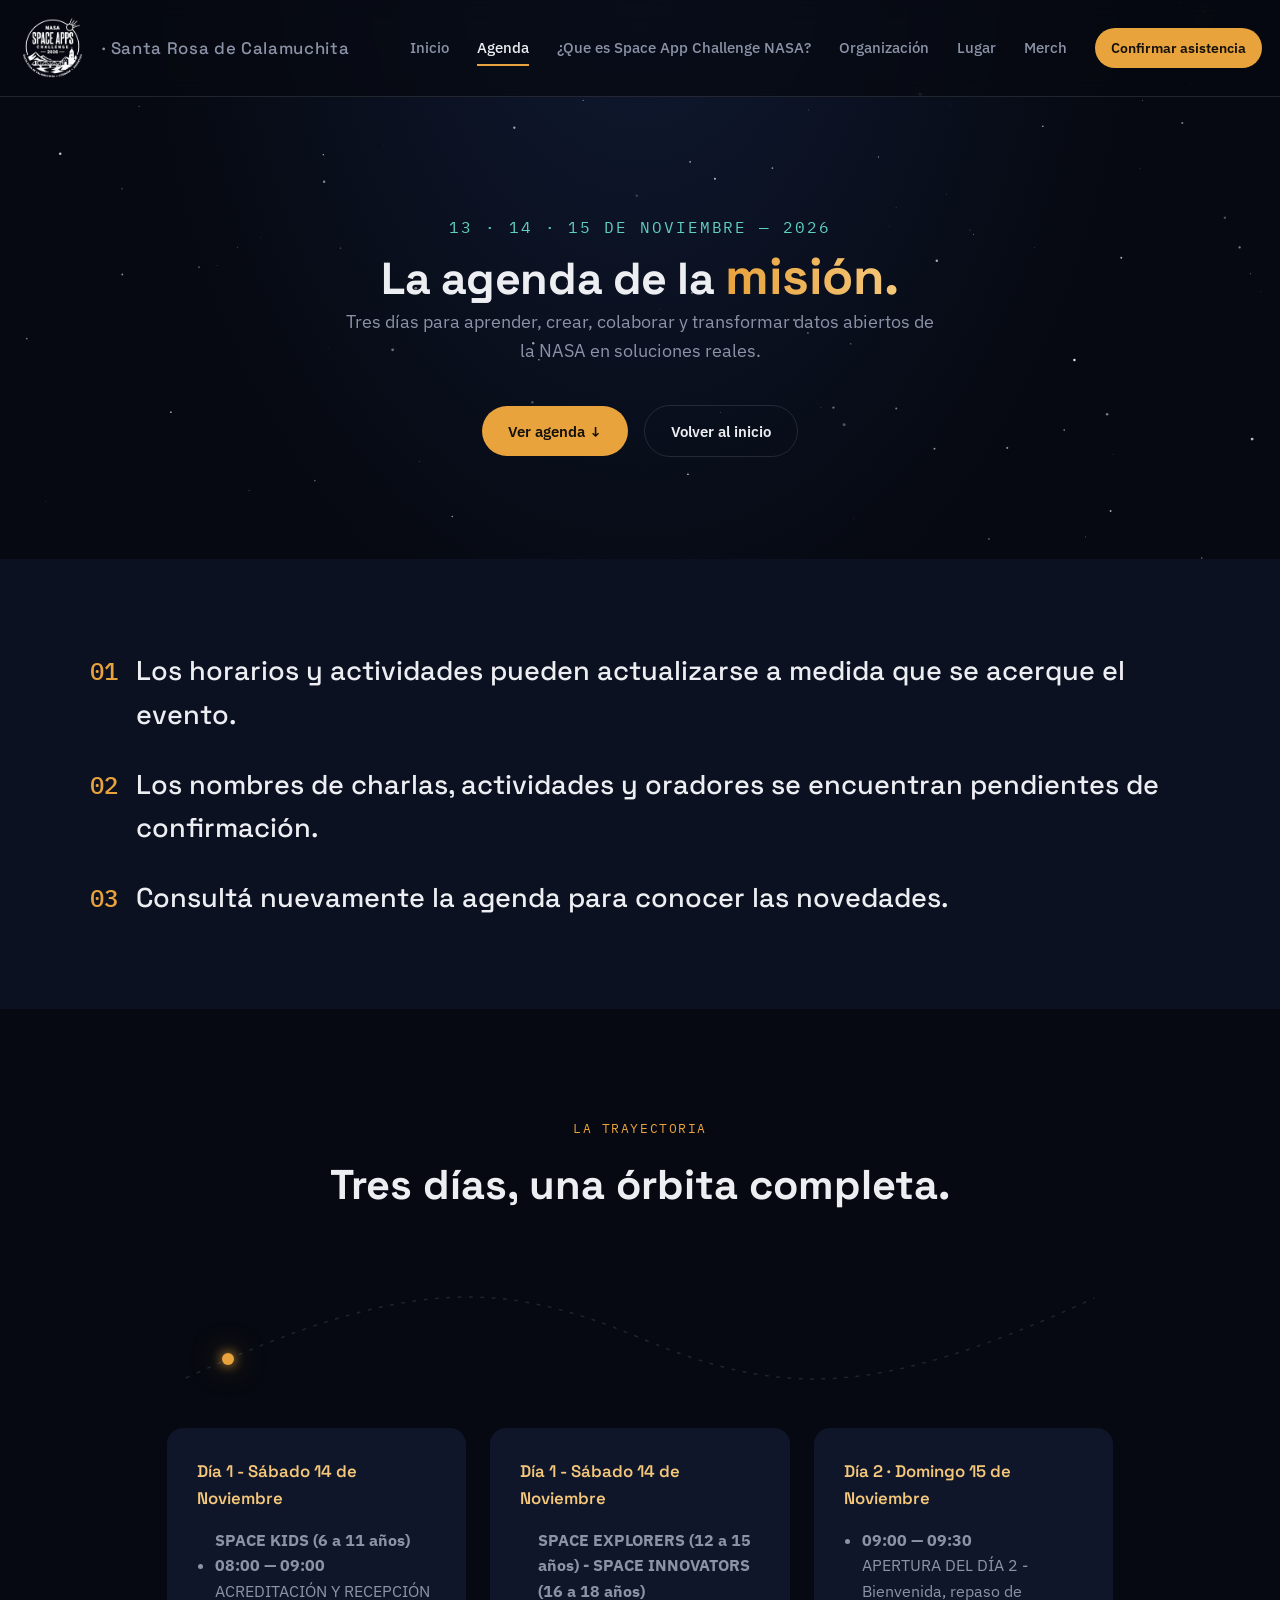
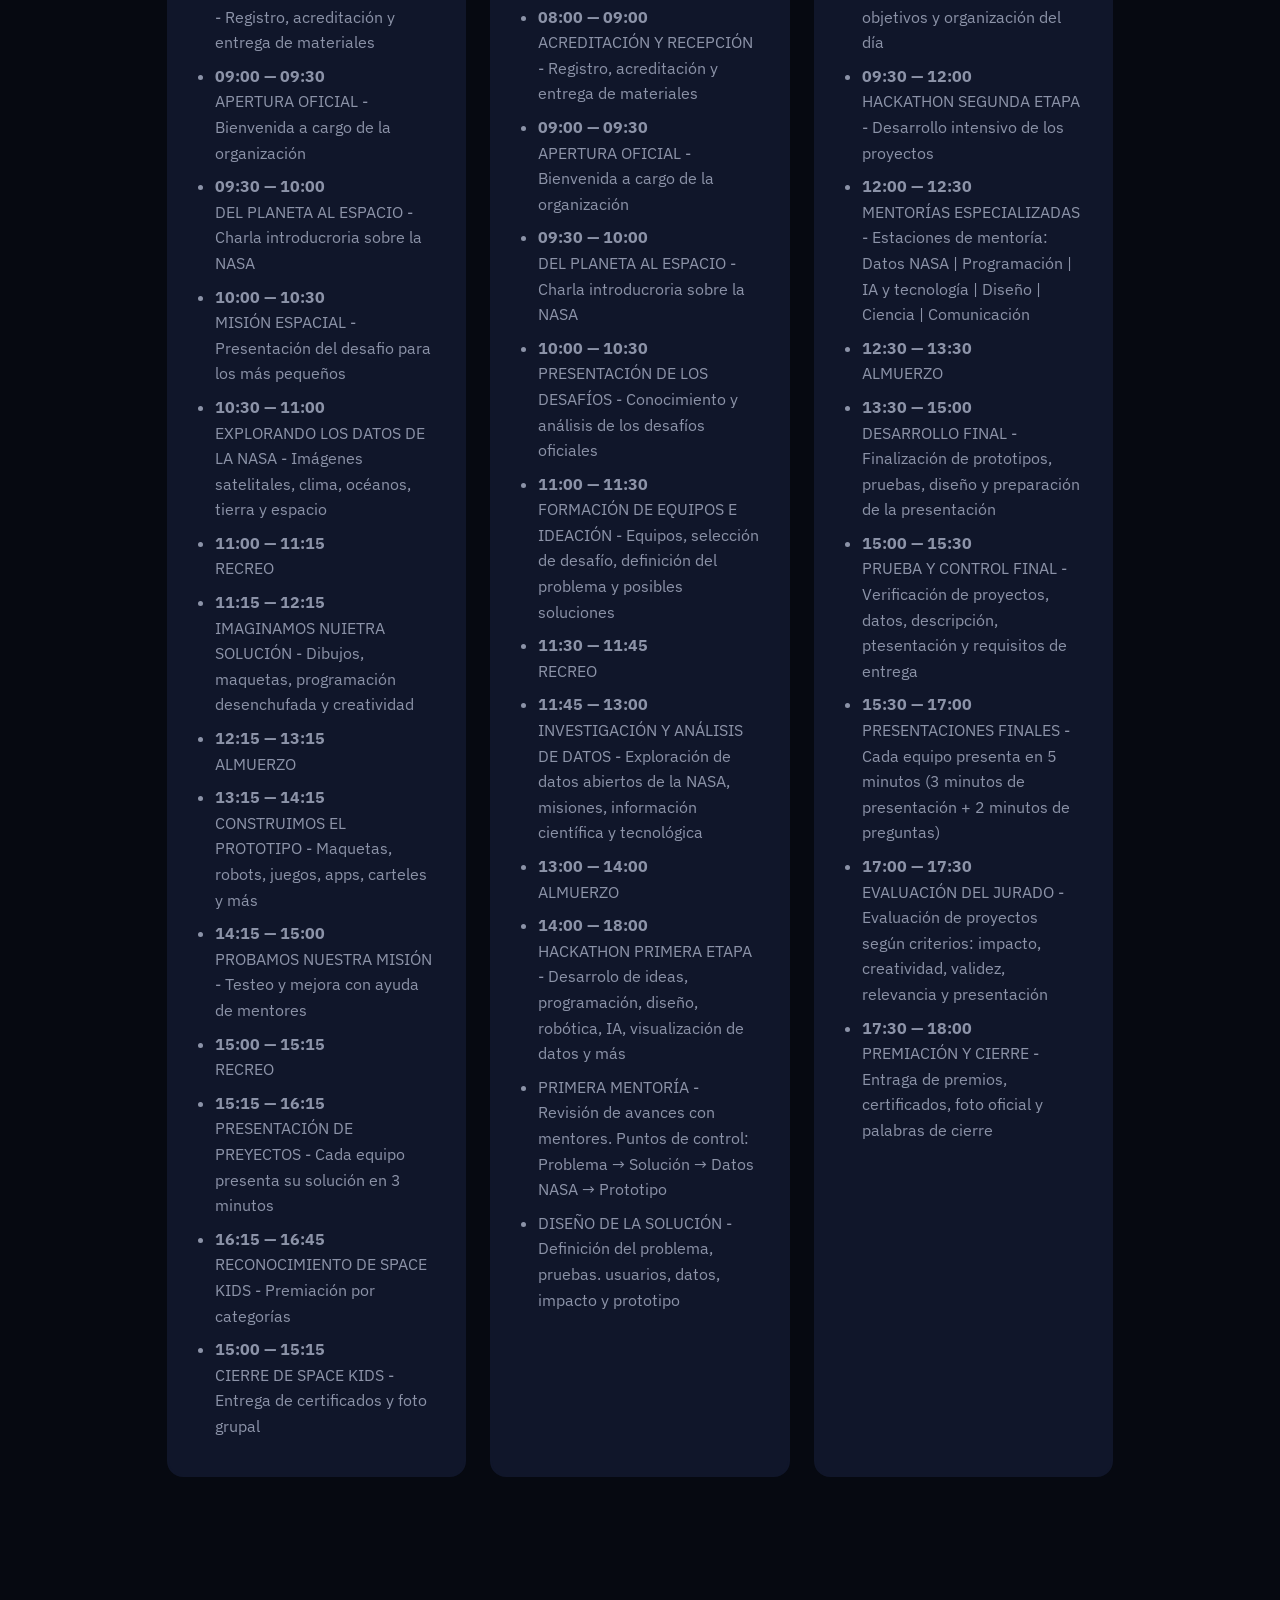
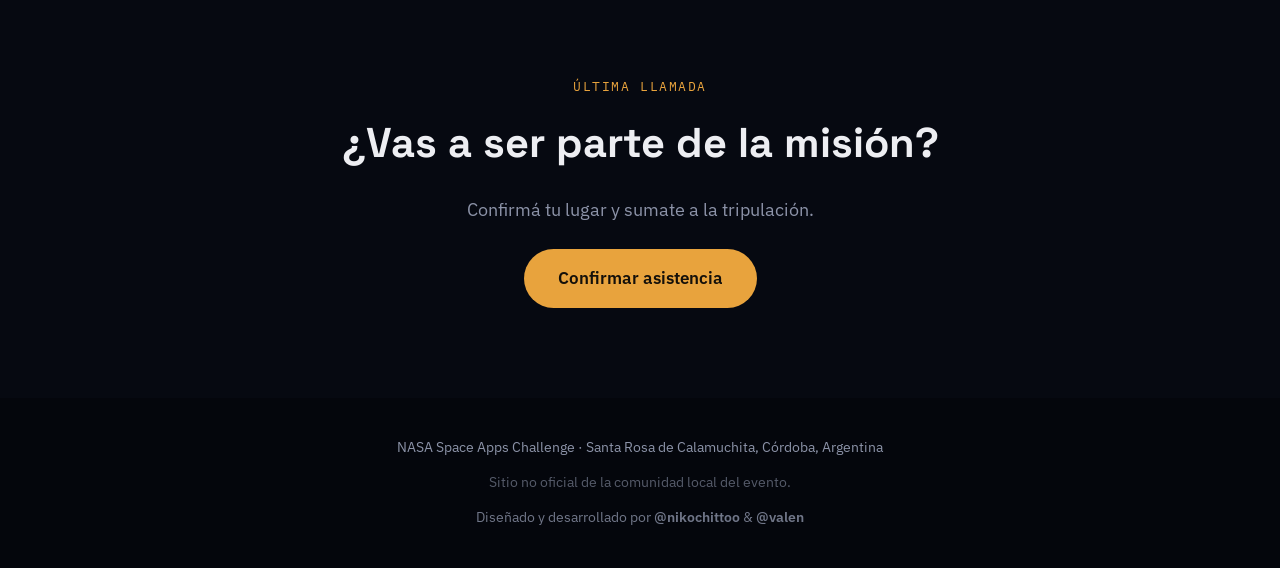
==== commit 94b50cb1: "Organized htmls" ====
--- a/agenda.html
+++ b/agenda.html
@@ -36,7 +36,6 @@
 </script>
 
 <body>
-
   <!-- CAMPO DE ESTRELLAS -->
   <canvas id="starfield"></canvas>
 
@@ -46,126 +45,69 @@
   <!-- =========================
        NAVBAR
   ========================== -->
-   <header
-    class="nav"
-    id="nav"
-  >
-
-    <a
-      href="index.html"
-      class="nav__brand"
-    >
-
-      
+   <header class="nav" id="nav">
+    <a href="index.html" class="nav__brand">
       <img src="img/logo/logo.png" alt="Logo" class="logo">
-
       <span class="nav__brand-muted">
         · Santa&nbsp;Rosa de Calamuchita
       </span>
-
     </a>
-
-
-    <button
-      class="nav__toggle"
-      id="navToggle"
-      aria-label="Abrir menú"
-      aria-expanded="false"
-    >
-
+    <button class="nav__toggle" id="navToggle" aria-label="Abrir menú" aria-expanded="false">
       <span></span>
       <span></span>
       <span></span>
-
     </button>
-
-
-    <nav
-      class="nav__links"
-      id="navLinks"
-    >
-
+    <nav class="nav__links" id="navLinks">
       <a href="index.html" class="nav__link">
         Inicio
       </a>
-
-
       <a href="agenda.html" class="nav__link">
         Agenda
       </a>
-
-
       <a href="que-es.html" class="nav__link">
         ¿Que es Space App Challenge NASA?
       </a>
-
-
+      <a href="organizacion.html" class="nav__link">
+        Organización
+      </a>
+      <a href="lugar.html" class="nav__link">
+        Lugar
+      </a>
+      <a href="merch.html" class="nav__link">Merch</a>
       <a
-        href="organizacion.html"
-        class="nav__link"
-      >
-        Organización
-      </a>
-
-
-      <a href="lugar.html" class="nav__link">
-      Lugar
-    </a>
-
-    <a href="merch.html" class="nav__link">Merch</a>
-
-
-       <a
         href=" https://docs.google.com/forms/d/e/1FAIpQLScfEqpRoke6JbXq1Mukbgra3Xgw4x82jFN2dRppEd2FNQ0bPw/viewform"
-        class="nav__cta"
-      >
+        class="nav__cta">
         Confirmar asistencia
       </a>
-
     </nav>
-
   </header>
-
-
-
   <main>
-
-
     <!-- =========================
          CABECERA DE AGENDA
     ========================== -->
     <section class="hero__otros" id="inicio">
-
       <div class="hero__inner__otros">
-
         <p class="eyebrow" data-reveal>
           13 · 14 · 15 de noviembre — 2026
         </p>
-
         <h1 class="hero__title" data-reveal>
           La agenda de la
           <span class="hero__title-accent">
             misión.
           </span>
         </h1>
-
         <p class="hero__sub" data-reveal>
           Tres días para aprender, crear, colaborar y transformar
           datos abiertos de la NASA en soluciones reales.
         </p>
-
         <div class="hero__actions" data-reveal>
-
           <a href="#agenda" class="btn btn--primary">
             Ver agenda ↓
           </a>
-
           <a href="index.html" class="btn btn--ghost">
             Volver al inicio
           </a>
-
         </div>
-
       </div>
     </section>
 
@@ -173,216 +115,152 @@
          INFORMACIÓN
     ========================== -->
     <section class="mission">
-
       <div class="mission__grid">
-
         <p class="mission__line" data-reveal>
           <span class="mission__num">01</span>
           Los horarios y actividades pueden actualizarse a medida que
           se acerque el evento.
         </p>
-
         <p class="mission__line" data-reveal>
           <span class="mission__num">02</span>
           Los nombres de charlas, actividades y oradores se encuentran
           pendientes de confirmación.
         </p>
-
         <p class="mission__line" data-reveal>
           <span class="mission__num">03</span>
           Consultá nuevamente la agenda para conocer las novedades.
         </p>
-
       </div>
-
     </section>
-
 
     <!-- =========================
          AGENDA
     ========================== -->
     <section class="agenda" id="agenda">
-
       <p class="section-eyebrow" data-reveal>
         La trayectoria
       </p>
-
       <h2 class="section-title" data-reveal>
         Tres días, una órbita completa.
       </h2>
-
-
       <!-- ÓRBITA -->
       <div class="orbit" data-reveal>
-
-        <svg
-          viewBox="0 0 1000 140"
-          class="orbit__path"
-          preserveAspectRatio="none"
-          aria-hidden="true"
-        >
-          <path
-            id="orbitCurve"
-            d="M20,110 C 250,10 350,10 500,70 C 650,130 750,130 980,30"
-          />
+        <svg viewBox="0 0 1000 140" class="orbit__path" preserveAspectRatio="none" aria-hidden="true">
+          <path id="orbitCurve" d="M20,110 C 250,10 350,10 500,70 C 650,130 750,130 980,30"/>
         </svg>
-
-        <div
-          class="orbit__sat"
-          id="orbitSat"
-        ></div>
-
+        <div class="orbit__sat" id="orbitSat"></div>
       </div>
-
 
       <!-- =========================
            DÍA 1
       ========================== -->
       <div class="agenda__grid">
-
         <article class="day-card-agenda" data-reveal>
-
-          
-
-            <span class="day-card-agenda__label">
+          <span class="day-card-agenda__label">
             Día 1 - Sábado 14 de Noviembre
           </span>
-
           <ul class="day-card-agenda__list">
-
-            
               <strong>SPACE KIDS (6 a 11 años)</strong>
-            
-
             <li>
               <strong>08:00 — 09:00</strong><br>
               ACREDITACIÓN Y RECEPCIÓN - Registro, acreditación y entrega de materiales
             </li>
-
             <li>
               <strong>09:00 — 09:30</strong><br>
               APERTURA OFICIAL - Bienvenida a cargo de la organización
             </li>
-
             <li>
               <strong>09:30 — 10:00</strong><br>
               DEL PLANETA AL ESPACIO - Charla introducroria sobre la NASA
             </li>
-
             <li>
               <strong>10:00 — 10:30</strong><br>
               MISIÓN ESPACIAL - Presentación del desafio para los más pequeños
             </li>
-
             <li>
               <strong>10:30 — 11:00</strong><br>
               EXPLORANDO LOS DATOS DE LA NASA - Imágenes satelitales, clima, océanos, tierra y espacio
             </li>
-
             <li>
               <strong>11:00 — 11:15</strong><br>
               RECREO
             </li>
-
             <li>
               <strong>11:15 — 12:15</strong><br>
               IMAGINAMOS NUIETRA SOLUCIÓN - Dibujos, maquetas, programación desenchufada y creatividad
             </li>
-
             <li>
               <strong>12:15 — 13:15</strong><br>
               ALMUERZO
             </li>
-
             <li>
               <strong>13:15 — 14:15</strong><br>
               CONSTRUIMOS EL PROTOTIPO - Maquetas, robots, juegos, apps, carteles y más
             </li>
-            
             <li>
               <strong>14:15 — 15:00</strong><br>
             PROBAMOS NUESTRA MISIÓN - Testeo y mejora con ayuda de mentores
             </li>
-
             <li>
               <strong>15:00 — 15:15</strong><br>
               RECREO
             </li>
-
             <li>
               <strong>15:15 — 16:15</strong><br>
               PRESENTACIÓN DE PREYECTOS - Cada equipo presenta su solución en 3 minutos
             </li>
-
             <li>
               <strong>16:15 — 16:45</strong><br>
               RECONOCIMIENTO DE SPACE KIDS - Premiación por categorías
             </li>
-
             <li>
               <strong>15:00 — 15:15</strong><br>
               CIERRE DE SPACE KIDS - Entrega de certificados y foto grupal
             </li>
-
           </ul>
-
-
         </article>
-
 
         <!-- =========================
              DÍA 1 
         ========================== -->
         <article class="day-card-agenda" data-reveal>
-
           <span class="day-card-agenda__label">
             Día 1 - Sábado 14 de Noviembre
           </span>
-
           <ul class="day-card-agenda__list">
-
             <strong>SPACE EXPLORERS (12 a 15 años) - SPACE INNOVATORS (16 a 18 años)</strong>
-
             <li>
               <strong>08:00 — 09:00</strong><br>
               ACREDITACIÓN Y RECEPCIÓN - Registro, acreditación y entrega de materiales
             </li>
-
             <li>
               <strong>09:00 — 09:30</strong><br>
               APERTURA OFICIAL - Bienvenida a cargo de la organización
             </li>
-
             <li>
               <strong>09:30 — 10:00</strong><br>
               DEL PLANETA AL ESPACIO - Charla introducroria sobre la NASA
             </li>
-
             <li>
               <strong>10:00 — 10:30</strong><br>
               PRESENTACIÓN DE LOS DESAFÍOS - Conocimiento y análisis de los desafíos oficiales
             </li>
-
             <li>
               <strong>11:00 — 11:30</strong><br>
               FORMACIÓN DE EQUIPOS E IDEACIÓN - Equipos, selección de desafío, definición del problema y posibles soluciones
             </li>
-
             <li>
               <strong>11:30 — 11:45</strong><br>
               RECREO
             </li>
-
             <li>
               <strong>11:45 — 13:00</strong><br>
               INVESTIGACIÓN Y ANÁLISIS DE DATOS - Exploración de datos abiertos de la NASA, misiones, información científica y tecnológica
             </li>
-
             <li>
               <strong>13:00 — 14:00</strong><br>
               ALMUERZO
             </li>
-
             <li>
               <strong>14:00 — 18:00</strong><br>
               HACKATHON PRIMERA ETAPA - Desarrolo de ideas, programación, diseño, robótica, IA, visualización de datos y más
@@ -392,38 +270,29 @@
             <li>
               DISEÑO DE LA SOLUCIÓN - Definición del problema, pruebas. usuarios, datos, impacto y prototipo
             </li>
-
           </ul>
-
         </article>
-
 
         <!-- =========================
              DÍA 3
         ========================== -->
         <article class="day-card-agenda" data-reveal>
-
           <span class="day-card-agenda__label">
             Día 2 · Domingo 15 de Noviembre
           </span>
-
           <ul class="day-card-agenda__list">
-
             <li>
               <strong>09:00 — 09:30</strong><br>
               APERTURA DEL DÍA 2 - Bienvenida, repaso de objetivos y organización del día
             </li>
-
             <li>
               <strong>09:30 — 12:00</strong><br>
               HACKATHON SEGUNDA ETAPA - Desarrollo intensivo de los proyectos
             </li>
-
             <li>
               <strong>12:00 — 12:30</strong><br>
             MENTORÍAS ESPECIALIZADAS - Estaciones de mentoría: Datos NASA | Programación | IA y tecnología | Diseño | Ciencia | Comunicación
             </li>
-
             <li>
               <strong>12:30 — 13:30</strong><br>
               ALMUERZO
@@ -432,93 +301,66 @@
               <strong>13:30 — 15:00</strong><br>
               DESARROLLO FINAL - Finalización de prototipos, pruebas, diseño y preparación de la presentación
             </li>
-
             <li>
               <strong>15:00 — 15:30</strong><br>
               PRUEBA Y CONTROL FINAL - Verificación de proyectos, datos, descripción, ptesentación y requisitos de entrega
             </li>
-
             <li>
               <strong>15:30 — 17:00</strong><br>
               PRESENTACIONES FINALES - Cada equipo presenta en 5 minutos (3 minutos de presentación + 2 minutos de preguntas)
             </li>
-
             <li>
               <strong>17:00 — 17:30</strong><br>
               EVALUACIÓN DEL JURADO - Evaluación de proyectos según criterios: impacto, creatividad, validez, relevancia y presentación
             </li>
-
             <li>
               <strong>17:30 — 18:00</strong><br>
               PREMIACIÓN Y CIERRE - Entraga de premios, certificados, foto oficial y palabras de cierre
             </li>
-
           </ul>
-
         </article>
-
       </div>
-
     </section>
-
 
     <!-- =========================
          CTA
     ========================== -->
     <section class="final-cta">
-
       <p class="section-eyebrow" data-reveal>
         Última llamada
       </p>
-
       <h2 class="section-title" data-reveal>
         ¿Vas a ser parte de la misión?
       </h2>
-
       <p class="hero__sub" data-reveal>
         Confirmá tu lugar y sumate a la tripulación.
       </p>
-
       <a
         href="https://docs.google.com/forms/d/e/1FAIpQLScfEqpRoke6JbXq1Mukbgra3Xgw4x82jFN2dRppEd2FNQ0bPw/viewform"
-        class="btn btn--primary btn--lg"
-        data-reveal
-      >
+        class="btn btn--primary btn--lg" data-reveal>
         Confirmar asistencia
       </a>
-
     </section>
-
   </main>
-
-
-  <!-- =========================
-       FOOTER
-  ========================== -->
- <footer class="footer">
-
-  <p>
-    NASA Space Apps Challenge ·
-    Santa Rosa de Calamuchita,
-    Córdoba, Argentina
-  </p>
-
-  <p class="footer__muted">
-    Sitio no oficial de la comunidad local del evento.
-  </p>
-
- <p class="footer__credit">
+  <!-- ========================= FOOTER ========================== -->
+  <footer class="footer">
+    <p>
+      NASA Space Apps Challenge ·
+      Santa Rosa de Calamuchita,
+      Córdoba, Argentina
+    </p>
+    <p class="footer__muted">
+      Sitio no oficial de la comunidad local del evento.
+    </p>
+    <p class="footer__credit">
       Diseñado y desarrollado por
       <a href="https://www.linkedin.com/in/nikochittoo" target="_blank">@nikochittoo</a>
       &
       <a href="https://www.linkedin.com/in/valentin-salda%C3%B1o-aab18125a/" target="_blank">@valen</a>
     </p>
-
-</footer>
-
+  </footer>
 
   <!-- JS PRINCIPAL -->
   <script src="script.js"></script>
-
 </body>
 </html>
--- a/style.css
+++ b/style.css
@@ -61,9 +61,14 @@
 /* ============ STARFIELD ============ */
 #starfield {
   position: fixed;
+  top: 0;
+  left: 0;
   inset: 0;
+  width: 100vw;
+  height: 100vh;
   z-index: -2;
   background: radial-gradient(ellipse at 50% -10%, #101a33 0%, var(--bg) 55%);
+  background-color: #03040b;
 }
 
 .progress-line {
@@ -77,7 +82,7 @@
   transition: width 0.1s linear;
 }
 
-/* ============ CARDS DE AGENDA CON IMAGEN ============ */
+/* ============ DAY CARDS ============ */
 .day-card {
   position: relative;
   min-height: 30px;
@@ -267,8 +272,7 @@
   transition: color 0.2s ease;
 }
 
-.nav__link:hover,
-.nav__link.is-active {
+.nav__link:hover, .nav__link.is-active {
   color: var(--text);
 }
 
@@ -356,1134 +360,12 @@
 
 /* ============ HERO ============ */
 .hero {
-  position: relative;
-  min-height: 100vh;
-  display: flex;
-  align-items: center;
-  padding: 5vw 5vw;
-  overflow: hidden;
-  padding-top: 5rem !important;
-}
-
-.hero__inner {
-  display: flex;
-  flex-direction: column;
-  align-items: center;
-  justify-content: center;
-  text-align: center;
-  margin: 0 auto;
-  margin-top: 0; 
-  padding-top: 0;
-  max-width: 800px; /* Evita que el texto se estire demasiado en pantallas grandes */
-}
-
-.hero__inner__otros {
-  display: flex;
-  flex-direction: column;
-  align-items: center;
-  justify-content: center;
-  text-align: center;
-  margin: 8vw auto;
-  padding-top: 0;
-  max-width: 800px; /* Evita que el texto se estire demasiado en pantallas grandes */
-  padding: 0 1.5rem; /* Margen de seguridad para celulares */
-}
-
-.eyebrow {
-  font-family: var(--font-mono);
-  color: var(--teal);
-  letter-spacing: 0.12em;
-  text-transform: uppercase;
-  font-size: 1rem;
-  margin-bottom: 0.5rem; /* Achica el espacio debajo de la fecha */
-}
-
-.hero__title {
-  font-family: var(--font-display);
-  font-size: clamp(2rem, 3.5vw, 3rem);
-  line-height: 1.1;
-  font-weight: 700;
-  margin: 0 0 22px;
-  letter-spacing: -0.01em;
-  margin-bottom: 0.2rem;
-}
-
-.hero__title-accent {
-  background: linear-gradient(90deg, var(--gold), var(--gold-soft));
-  -webkit-background-clip: text;
-  background-clip: text;
-  color: transparent;
-  font-size: clamp(2.2rem, 4vw, 3.5rem);
-}
-
-.hero__sub {
-  color: var(--muted);
-  font-size: 1.1rem;
-  max-width: 600px;
-  margin: 0 0 34px;
-  margin-bottom: 1.5rem;
-}
-
-.hero__actions {
-  display: flex;
-  justify-content: center;
-  align-items: center;
-  gap: 1rem; /* Espacio entre los botones, ajustalo a tu gusto */
-  flex-wrap: wrap; /* Por si en celulares no entran en una sola línea */
-  margin-top: 1rem;
-}
-
-.countdown {
-  display: flex;
-  gap: 22px;
-  margin-bottom: 36px;
-  align-items: center;
-}
-
-.countdown__item {
-  display: flex;
-  flex-direction: column;
-  align-items: center;
-  font-family: var(--font-mono);
-}
-
-.countdown__item span {
-  font-size: 3rem;
-  font-weight: 600;
-  color: var(--text);
-}
-
-.countdown__item small {
-  color: var(--muted);
-  font-size: 1rem;
-  text-transform: uppercase;
-  letter-spacing: 0.08em;
-}
-
-.hero__horizon {
-  position: absolute;
-  left: 0;
-  right: 0;
-  bottom: 0;
-  height: 260px;
-  z-index: 1;
-  pointer-events: none;
-}
-
-/* ============ MISSION, MISSION INTRO Y MISSION LUGAR ============ */
-.mission,
-.mission-intro,
-.mission-lugar {
-  padding: 90px 6vw;
-  background: var(--bg-alt);
-}
-
-.mission__grid,
-.mission-intro__grid,
-.mission-lugar__grid {
-  max-width: var(--container);
-  margin: 0 auto;
-  display: grid;
-  gap: 26px;
-}
-
-.mission__line,
-.mission-intro__line,
-.mission-lugar__line {
-  font-family: var(--font-display);
-  font-size: clamp(1.2rem, 2.6vw, 1.7rem);
-  font-weight: 500;
-  color: var(--text);
-  display: flex;
-  gap: 18px;
-  align-items: baseline;
-  margin: 0;
-}
-
-.mission__num,
-.mission-intro__num {
-  font-family: var(--font-mono);
-  color: var(--gold);
-  font-size: 1.5rem;
-  flex-shrink: 0;
-}
-
-.mission-lugar__num {
-  font-family: var(--font-mono);
-  color: var(--gold);
-  font-size: 0.9rem;
-  flex-shrink: 0;
-}
-
-/* ============ INFO ============ */
-.info {
-  padding: 90px 6vw;
-  background: var(--bg-alt);
-}
-
-.info__grid {
-  max-width: var(--container);
-  margin: 0 auto;
-  display: grid;
-  gap: 26px;
-}
-
-.info__line {
-  font-family: var(--font-display);
-  font-size: clamp(1.2rem, 2.6vw, 1.7rem);
-  font-weight: 500;
-  color: var(--text);
-  display: flex;
-  gap: 18px;
-  align-items: baseline;
-  margin: 0;
-}
-
-.info__num {
-  font-family: var(--font-mono);
-  color: var(--gold);
-  font-size: 0.9rem;
-  flex-shrink: 0;
-}
-
-/* ============ SECTION SHARED ============ */
-.section-eyebrow {
-  font-family: var(--font-mono);
-  color: var(--gold);
-  text-transform: uppercase;
-  letter-spacing: 0.12em;
-  font-size: 0.8rem;
-  margin: 0 0 12px;
-}
-
-.section-title {
-  font-family: var(--font-display);
-  font-size: clamp(1.8rem, 4vw, 2.6rem);
-  font-weight: 700;
-  margin: 0 0 20px;
-  max-width: 720px;
-}
-
-/* ============ AGENDA / ORBIT ============ */
-.agenda {
-  padding: 110px 6vw;
-  max-width: var(--container);
-  margin: 0 auto;
-  text-align: center;
-}
-
-.agenda .section-title {
-  margin-left: auto;
-  margin-right: auto;
-}
-
-.orbit {
-  position: relative;
-  height: 140px;
-  margin: 50px 0 20px;
-}
-
-.orbit__path {
-  width: 100%;
-  height: 100%;
-  overflow: visible;
-}
-
-.orbit__path path {
-  fill: none;
-  stroke: var(--line);
-  stroke-width: 1.5;
-  stroke-dasharray: 4 8;
-}
-
-.orbit__sat {
-  position: absolute;
-  width: 12px;
-  height: 12px;
-  border-radius: 50%;
-  background: var(--gold);
-  box-shadow: 0 0 12px var(--gold), 0 0 30px rgba(232, 163, 61, 0.6);
-  top: 0;
-  left: 0;
-  transform: translate(-50%, -50%);
-}
-
-.agenda__grid {
-  display: grid;
-  grid-template-columns: repeat(3, 1fr);
-  gap: 24px;
-  text-align: left;
-}
-
-.day-card-agenda {
-  background: var(--bg-card);
-  border: 2px solid var(--bg-card);
-  border-radius: 16px;
-  padding: 28px;
-  transition: transform 0.2s ease, border-color 0.2s ease;
-}
-
-.day-card-agenda:hover {
-  transform: translateY(-4px);
-  border-color: var(--gold);
-}
-
-.day-card-agenda__label {
-  display: block;
-  font-family: var(--font-display);
-  font-weight: 600;
-  color: var(--gold-soft);
-  margin-bottom: 16px;
-  font-size: 1.05rem;
-}
-
-.day-card-agenda__list {
-  margin: 0;
-  padding-left: 18px;
-  color: var(--muted);
-}
-
-.day-card-agenda__list li {
-  margin-bottom: 8px;
-}
-
-/* ============ ABOUT, ABOUT ADDRESS ============ */
-.about,
-.about-address {
-  padding: 110px 6vw;
-  background: var(--bg-alt);
-}
-
-.about-que-es {
-  padding: 110px 6vw;
-}
-
-.about__grid,
-.about-address__grid,
-.about-que-es__grid {
-  max-width: var(--container);
-  margin: 0 auto;
-  display: grid;
-  grid-template-columns: 1.3fr 1fr;
-  gap: 60px;
-  align-items: start;
-}
-
-.about__text,
-.about-address__text,
-.about-que-es__text {
-  color: var(--muted);
-  margin-bottom: 16px;
-}
-
-.about__badges,
-.about-address__badges,
-.about-que-es__badges {
-  display: flex;
-  flex-wrap: wrap;
-  gap: 10px;
-  align-content: flex-start;
-}
-
-/* ============ AGENCIA PAIS ============ */
-.agencia-pais {
-  font-family: var(--font-mono);
-  font-size: 0.82rem;
-  padding: 8px 14px;
-  border-radius: 999px;
-  border: 1px solid var(--line);
-  color: var(--muted);
-  text-decoration: none;
-}
-
-.agencia-pais:hover {
-    border-color: var(--color);
-}
-
-.agencia-pais:hover a {
-    color: var(--color);
-}
-
-/* ============ BADGE ============ */
-.badge {
-  font-family: var(--font-mono);
-  font-size: 0.82rem;
-  padding: 8px 14px;
-  border-radius: 999px;
-  border: 1px solid var(--line);
-  color: var(--muted);
-  text-decoration: none;
-}
-
-.badge:hover{
-  border-color: var(--gold);
-  color: var(--gold);
-  cursor: default;
-}
-
-.badge--accent {
-  border-color: var(--gold);
-  color: var(--gold-soft);
-}
-
-.badge a, .agencia-pais a {
-    text-decoration: none;
-    color: inherit; /* Opcional: hace que el enlace tome el color del texto normal en lugar del azul por defecto */
-}
-
-/* ============ CARDS QUE ES ============ */
-.day-card-como-funciona {
-  position: relative;
-  min-height: 300px;
-  overflow: hidden;
-
-  background-color: var(--bg-alt);
-
-  padding: 0;
-
-  border: 1px solid var(--bg-alt);
-  border-radius: 18px;
-}
-
-.day-card-como-funciona:hover {
-  border-color: var(--gold);
-}
-
-/* CONTENIDO */
-
-.day-card-como-funciona__content {
-  position: relative;
-  z-index: 2;
-
-  min-height: 330px;
-
-  display: flex;
-  flex-direction: column;
-  justify-content: center;
-
-  padding: 28px;
-}
-
-/* TÍTULO */
-
-.day-card-como-funciona__label {
-  display: block;
-
-  margin-bottom: 16px;
-
-  color: var(--gold-soft);
-
-  font-family: var(--font-display);
-  font-size: 1.15rem;
-  font-weight: 700;
-}
-
-/* LISTA */
-
-.day-card-como-funciona__list {
-  margin: 0;
-  padding-left: 18px;
-
-  color: var(--text);
-}
-
-.day-card-como-funciona__list li {
-  margin-bottom: 8px;
-
-  color: var(--text);
-}
-
-/* ============ SPEAKERS ============ */
-.speakers {
-  padding: 110px 6vw;
-  max-width: var(--container);
-  margin: 0 auto;
-}
-
-.speakers__note {
-  color: var(--muted);
-  margin-top: 40px;
-  text-align: center;
-}
-
-.speakers__note a{
-  text-decoration: none;
-}
-
-.speakers__note a:hover{
-  color: var(--gold);
-}
-
-.speakers__grid {
-  display: grid;
-  grid-template-columns: repeat(4, 1fr);
-  gap: 20px;
-}
-
-.speaker-card {
-  background: var(--bg-card);
-  border: 1px solid var(--line);
-  border-radius: 16px;
-  padding: 24px;
-  text-align: center;
-}
-
-.speaker-card__avatar {
-  width: 64px;
-  height: 64px;
-  margin: 0 auto 16px;
-  border-radius: 50%;
-  background: linear-gradient(135deg, var(--teal), var(--gold));
-  opacity: 1;
-}
-
-.speaker-card h3 {
-  font-family: var(--font-display);
-  margin: 0 0 6px;
-  font-size: 1rem;
-}
-
-.speaker-card p {
-  color: var(--muted);
-  font-size: 0.85rem;
-  margin: 0;
-}
-
-.speaker-card:hover {
-  transform: translateY(-4px);
-  border-color: var(--gold);
-}
-
-/* ============ HACKATHONS ANTERIORES ============ */
-
-.past-events {
-  padding: 110px 6vw;
-  background: var(--bg-alt);
-  overflow: hidden;
-}
-
-.past-events__header {
-  max-width: var(--container);
-  margin: 0 auto 45px;
-}
-
-.past-events__text {
-  color: var(--muted);
-  max-width: 600px;
-  margin: 0;
-}
-
-
-/* CARRUSEL */
-
-.past-events__carousel {
-  max-width: 1250px;
-  margin: 0 auto;
-
-  position: relative;
-
-  display: flex;
-  align-items: center;
-  gap: 18px;
-}
-
-.past-events__track {
-  display: flex;
-  gap: 20px;
-  padding-top: 20px;
-  width: 100%;
-  overflow-x: auto;
-  scroll-behavior: smooth;
-  scrollbar-width: none;
-  scroll-snap-type: x mandatory;
-}
-
-.past-events__track::-webkit-scrollbar {
-  display: none;
-}
-
-
-/* TARJETAS */
-
-.past-event {
-  position: relative;
-
-  flex: 0 0 calc(50% - 10px);
-
-  height: 360px;
-
-  border-radius: 18px;
-  overflow: hidden;
-
-  border: 1px solid var(--line);
-
-  scroll-snap-align: center;
-
-  background: var(--bg-card);
-
-  transition:
-    transform 0.25s ease,
-    border-color 0.25s ease;
-}
-
-.past-event:hover {
-  transform: translateY(-5px);
-  border-color: var(--gold);
-}
-
-.past-event img {
-  width: 100%;
-  height: 100%;
-
-  object-fit: cover;
-
-  transition: transform 0.5s ease;
-}
-
-.past-event:hover img {
-  transform: scale(1.05);
-}
-
-
-/* OVERLAY */
-
-.past-event__overlay {
-  position: absolute;
-  inset: 0;
-
-  background:
-    linear-gradient(180deg,
-      rgba(6, 9, 17, 0.05) 20%,
-      rgba(6, 9, 17, 0.35) 45%,
-      rgba(6, 9, 17, 0.95) 100%);
-}
-
-
-/* TEXTO */
-
-.past-event__content {
-  position: absolute;
-
-  left: 28px;
-  right: 28px;
-  bottom: 26px;
-}
-
-.past-event__content span {
-  font-family: var(--font-mono);
-
-  font-size: 0.72rem;
-
-  letter-spacing: 0.12em;
-
-  color: var(--teal);
-
-  text-transform: uppercase;
-}
-
-.past-event__content h3 {
-  margin: 5px 0;
-
-  font-family: var(--font-display);
-
-  font-size: 1.7rem;
-}
-
-.past-event__content p {
-  margin: 0;
-
-  color: var(--muted);
-}
-
-
-/* BOTONES */
-
-.past-events__button {
-  flex-shrink: 0;
-
-  width: 44px;
-  height: 44px;
-
-  border-radius: 50%;
-
-  border: 1px solid var(--line);
-
-  background: var(--bg-card);
-
-  color: var(--text);
-
-  font-size: 1.2rem;
-
-  cursor: pointer;
-
-  transition:
-    border-color 0.2s ease,
-    background 0.2s ease,
-    transform 0.2s ease;
-}
-
-.past-events__button:hover {
-  border-color: var(--gold);
-  background: var(--gold);
-  color: #14100a;
-
-  transform: scale(1.05);
-}
-
-
-/* DOTS */
-
-.past-events__dots {
-  display: flex;
-  justify-content: center;
-
-  gap: 8px;
-
-  margin-top: 24px;
-}
-
-.past-events__dots button {
-  width: 7px;
-  height: 7px;
-
-  padding: 0;
-
-  border: none;
-  border-radius: 50%;
-
-  background: var(--muted);
-
-  opacity: 0.35;
-
-  cursor: pointer;
-
-  transition:
-    width 0.2s ease,
-    opacity 0.2s ease,
-    background 0.2s ease;
-}
-
-.past-events__dots button.is-active {
-  width: 22px;
-
-  border-radius: 999px;
-
-  background: var(--gold);
-
-  opacity: 1;
-}
-
-/* ============ PLACE Y PLACE LUGAR ============ */
-.place,
-.place-lugar {
-  padding: 110px 6vw;
-}
-
-.place {
-  background: var(--bg-alt);
-}
-
-.place__grid,
-.place-lugar__grid {
-  max-width: var(--container);
-  margin: 0 auto;
-  display: grid;
-  grid-template-columns: 1fr 1fr;
-  gap: 50px;
-  align-items: center;
-}
-
-.place__address,
-.place-lugar__address {
-  font-family: var(--font-mono);
-  color: var(--gold-soft);
-  font-size: 0.95rem;
-  margin: 0 0 18px;
-}
-
-.place__text,
-.place-lugar__text {
-  color: var(--muted);
-}
-
-.place__map,
-.place-lugar__map {
-  border-radius: 16px;
-  overflow: hidden;
-  border: 1px solid var(--line);
-  aspect-ratio: 4/3;
-}
-
-.place__map iframe,
-.place-lugar iframe {
-  width: 100%;
-  height: 100%;
-  border: 0;
-}
-
-/* ============ Day Card Lugar ======= */
-.day-card-lugar {
-  background: var(--bg-alt);
-  border: 2px solid var(--bg-card);
-  border-radius: 16px;
-  padding: 28px;
-  transition: transform 0.2s ease, border-color 0.2s ease;
-}
-
-.day-card-lugar:hover {
-  transform: translateY(-4px);
-  border-color: var(--gold);
-}
-
-.day-card-lugar__label {
-  display: block;
-  font-family: var(--font-display);
-  font-weight: 600;
-  color: var(--gold-soft);
-  margin-bottom: 16px;
-  font-size: 1.05rem;
-}
-
-.day-card-lugar__list {
-  margin: 0;
-  padding-left: 18px;
-  color: var(--muted);
-}
-
-.day-card-lugar__list li {
-  margin-bottom: 8px;
-}
-
-/* ============ FINAL CTA ============ */
-.final-cta {
-  padding: 90px 6vw;
-  text-align: center;
-  max-width: var(--container);
-  margin: 0 auto;
-}
-
-.final-cta .section-title,
-.final-cta .section-eyebrow {
-  margin-left: auto;
-  margin-right: auto;
-}
-
-.final-cta .hero__sub {
-  margin-left: auto;
-  margin-right: auto;
-}
-
-/* ============ FINAL CTA ORG ============ */
-.final-cta-org {
-  padding: 130px 6vw;
-  text-align: center;
-  max-width: var(--container);
-  margin: 0 auto;
-}
-
-.final-cta-org .section-title,
-.final-cta-org .section-eyebrow {
-  margin-left: auto;
-  margin-right: auto;
-}
-
-.final-cta-org .hero__sub {
-  margin-left: auto;
-  margin-right: auto;
-}
-
-
-/* ============ FOOTER ============ */
-.footer {
-  padding: 2vw;
-  text-align: center;
-  color: var(--muted);
-  font-size: 0.85rem;
-  background-color: #00000042;
-}
-
-.footer__muted {
-  opacity: 0.6;
-  margin-top: 4px;
-}
-
-/* ============ REVEAL ANIMATION ============ */
-[data-reveal] {
-  opacity: 0;
-  transform: translateY(18px);
-  transition: opacity 0.6s ease, transform 0.6s ease;
-}
-
-[data-reveal].is-visible {
-  opacity: 1;
-  transform: translateY(0);
-}
-
-/* =====================================================
-   ORGANIZACIÓN
-===================================================== */
-
-.organization {
-  padding: 110px 6vw;
-  background: var(--bg-alt);
-}
-
-
-.organization__header {
-  max-width: var(--container);
-  margin: 0 auto 55px;
-}
-
-
-.organization__intro {
-  max-width: 650px;
-  margin: 0;
-
-  color: var(--muted);
-
-  font-size: 1.05rem;
-  line-height: 1.7;
-}
-
-
-/* =====================================================
-   GRID
-===================================================== */
-
-.organization__grid {
-  max-width: var(--container);
-  margin: 0 auto;
-
-  display: grid;
-
-  grid-template-columns:
-    repeat(4, minmax(0, 1fr));
-
-  gap: 20px;
-}
-
-
-/* =====================================================
-   TARJETA
-===================================================== */
-
-.organizer-card {
-  position: relative;
-
-  overflow: hidden;
-
-  background: var(--bg-card);
-
-  border: 1px solid var(--line);
-
-  border-radius: 16px;
-
-  transition:
-    transform 0.25s ease,
-    border-color 0.25s ease,
-    box-shadow 0.25s ease;
-}
-
-
-.organizer-card:hover {
-  transform: translateY(-6px);
-
-  border-color: var(--gold);
-
-  box-shadow:
-    0 18px 40px rgba(0, 0, 0, 0.35);
-}
-
-
-/* =====================================================
-   IMAGEN
-===================================================== */
-
-.organizer-card__image {
-  position: relative;
-
-  height: 280px;
-
-  overflow: hidden;
-
-  background:
-    linear-gradient(135deg,
-      rgba(247, 201, 72, 0.12),
-      rgba(45, 212, 191, 0.08));
-}
-
-
-.organizer-card__image img {
-  width: 100%;
-  height: 100%;
-
-  display: block;
-
-  object-fit: cover;
-
-  transition:
-    transform 0.5s ease,
-    opacity 0.3s ease;
-}
-
-
-.organizer-card:hover .organizer-card__image img {
-  transform: scale(1.05);
-}
-
-
-/* =====================================================
-   NÚMERO
-===================================================== */
-
-.organizer-card__number {
-  position: absolute;
-
-  top: 14px;
-  left: 14px;
-
-  display: flex;
-
-  align-items: center;
-  justify-content: center;
-
-  width: 38px;
-  height: 38px;
-
-  border-radius: 50%;
-
-  background: rgba(6, 9, 17, 0.82);
-
-  border: 1px solid var(--line);
-
-  color: var(--gold-soft);
-
-  font-family: var(--font-mono);
-
-  font-size: 0.72rem;
-}
-
-
-/* =====================================================
-   CONTENIDO
-===================================================== */
-
-.organizer-card__content {
-  padding: 24px;
-}
-
-
-.organizer-card__role {
-  display: block;
-
-  margin-bottom: 7px;
-
-  color: var(--teal);
-
-  font-family: var(--font-mono);
-
-  font-size: 0.7rem;
-
-  letter-spacing: 0.1em;
-
-  text-transform: uppercase;
-}
-
-
-.organizer-card__content h3 {
-  margin: 0 0 12px;
-
-  font-family: var(--font-display);
-
-  font-size: 1.25rem;
-
-  line-height: 1.2;
-}
-
-
-.organizer-card__content p {
-  margin: 0;
-
-  color: var(--muted);
-
-  font-size: 0.9rem;
-
-  line-height: 1.65;
-}
-
-
-/* =====================================================
-   HERO ORGANIZACIÓN
-===================================================== */
-
-.organization-hero {
-  min-height: 78vh;
-}
-
-/* ============ FOOTER ============ */
-.footer__credit {
-  margin-top: 12px;
-  font-size: 0.85rem;
-  opacity: 0.8;
-}
-
-.footer__credit a {
-  color: inherit;
-  font-weight: 600;
-  text-decoration: none;
-}
-
-.footer__credit a:hover {
-  text-decoration: underline;
-}
-
-/* ============ SPEAKER CARD ============ */
-.speaker-card__avatar {
-  width: 120px;
-  height: 120px;
-  background-size: cover;
-  background-position: center;
-  border-radius: 70%;
-  opacity: 1.0;
-}
-
-.speaker-card__img {
-  width: 100%;
-  height: 100%;
-  object-fit: cover;
-  border-radius: 70%;
-}
-
-/* ============ STARFIELD ============ */
-.starfield {
-    position: fixed; /* Lo mantiene fijo aunque el usuario haga scroll */
-    top: 0;
-    left: 0;
-    width: 100vw; /* Ocupa todo el ancho de la pantalla */
-    height: 100vh; /* Ocupa todo el alto de la pantalla */
-    z-index: -1; /* Es clave: lo envía detrás de todos los demás elementos */
-    background-color: #000; /* Color base negro mientras cargan las estrellas */
-}
-/* CAPA 1: Tu canvas ya está configurado (asegúrate de que tenga z-index: -2) */
-#starfield {
-  position: fixed;
-  top: 0;
-  left: 0;
-  width: 100vw;
-  height: 100vh;
-  z-index: -2;
-  background-color: #03040b; /* Color de fondo oscuro */
-}
-
-/* =========================================
-   CONTENEDOR HERO
-========================================= */
-.hero {
   position: relative; 
   min-height: 100vh;
   display: flex;
-  align-items: center;
-  justify-content: flex-start; /* CAMBIO: Tira todo el bloque hacia la izquierda */
+  padding: 5vw 5vw;
+  align-items: center;
+  padding-top: 5rem !important;
   overflow: hidden; 
   background: transparent; 
   text-align: center;
@@ -1493,15 +375,12 @@
   position: relative; 
   display: flex;
   align-items: center;
-  justify-content: flex-start; /* CAMBIO: Tira todo el bloque hacia la izquierda */
+  justify-content: flex-start;
   overflow: hidden; 
   background: transparent; 
   text-align: center;
 }
 
-/* =========================================
-   CAPA 2: LA IMAGEN PNG (Sigue ocupando todo)
-========================================= */
 .hero__bg-png {
   position: absolute;
   top: 0;
@@ -1514,23 +393,6 @@
   pointer-events: none; 
 }
 
-/* =========================================
-   CAPA 3: TU CONTENIDO TEXTUAL (A la izquierda)
-========================================= */
-.hero__inner {
-  position: relative;
-  z-index: 1; 
-  width: 100%;
-  max-width: 600px; /* Mantiene el texto agrupado para que no se estire demasiado */
-}
-
-/* Ajuste para la cuenta regresiva */
-.countdown {
-  display: flex;
-  justify-content: flex-start; /* CAMBIO: Alinea los números a la izquierda */
-}
-
-/* Agrega esto en cualquier parte de tu CSS */
 .hero-inicio::after {
   content: "";
   position: absolute;
@@ -1538,264 +400,55 @@
   bottom: 0;
   left: 0;
   width: 100%;
-  height: 40%; /* Controla qué tan arriba llega el difuminado (puedes subirlo al 50% o bajarlo al 20%) */
-  z-index: 0; /* Queda justo por encima de la imagen (-1) y por debajo de tu texto (1) */
-  
-  /* Efecto 1: Degradado que va de transparente al color oscuro de tu fondo */
+  height: 40%;
+  z-index: 0;
   background: linear-gradient(to bottom, transparent 0%, #03040b 100%);
-  
-  /* Efecto 2: El desenfoque real (frosted glass) */
   backdrop-filter: blur(8px);
-  -webkit-backdrop-filter: blur(8px); /* Soporte para Safari */
-  
-  /* Hace que el desenfoque en sí sea gradual, evitando un corte brusco */
+  -webkit-backdrop-filter: blur(8px);
   mask-image: linear-gradient(to bottom, transparent 0%, black 100%);
   -webkit-mask-image: linear-gradient(to bottom, transparent 0%, black 100%);
-  
-  pointer-events: none; /* Asegura que no bloquee los clics en la página */
+  pointer-events: none;
 }
 
 .hero-inicio::before {
   content: "";
   position: absolute;
-  
   text-align: center;
   top: 0;
   left: 0;
   width: 100%;
-  height: 100%; /* Cubre todo el hero para un degradado más suave */
-  z-index: 0; /* Por encima de la imagen, por debajo del texto */
-  
-  /* Degradado: Empieza sólido abajo, se hace semitransparente al medio y desaparece arriba
-  background: linear-gradient(to top, #000000 0%, rgba(3, 4, 11, 0.7) 10%, transparent 10%); */
-  pointer-events: none; /* Permite hacer clic a través de esta capa */
-}
-
-/* =========================
-   SOCIAL POSTS / NOVEDADES
-========================= */
-
-.social-posts {
-  padding: 4rem 2rem;
-  max-width: 1200px;
+  height: 100%;
+  z-index: 0;
+  pointer-events: none;
+}
+
+.hero__inner {
+  display: flex;
+  flex-direction: column;
+  align-items: center;
+  justify-content: center;
+  text-align: center;
   margin: 0 auto;
-}
-
-.social-posts__grid {
-  display: grid;
-  grid-template-columns: repeat(3, 1fr);
-  gap: 2rem;
-  margin-top: 3rem;
-  justify-items: center;
-}
-
-.social-posts__item {
+  margin-top: 0; 
+  padding-top: 0;
+  position: relative;
+  z-index: 1; 
   width: 100%;
-  max-width: 540px;
-  background: rgba(255, 255, 255, 0.05);
-  border-radius: 12px;
-  padding: 1rem;
-  box-sizing: border-box;
-  display: flex;
+  max-width: 600px;
+}
+
+.hero__inner__otros {
+  display: flex;
+  flex-direction: column;
+  align-items: center;
   justify-content: center;
-  align-items: center;
-  overflow: hidden;
-}
-
-.social-posts__item .instagram-media {
-  width: 100% !important;
-  max-width: 540px !important;
-  min-width: 0 !important;
-  margin: 0 auto !important;
-}
-
-.social-posts__item iframe {
-  max-width: 100%;
-  border-radius: 8px;
-}
-
-.facebook-video {
-    width: 100%;
-    max-width: 100%;
-    aspect-ratio: 267 / 476;
-    overflow: hidden;
-    border-radius: 8px;
-}
-
-.facebook-video iframe {
-    width: 100%;
-    height: 100%;
-    border: none;
-    display: block;
-}
-
-/* =========================
-   PATROCINADORES - CINTA INFINITA
-========================= */
-.sponsors-ticker {
-  padding: 1.5rem 0; 
-  background: rgba(217, 221, 223, 0);
-  width: 100%;
-}
-
-.sponsors-ticker__title {
   text-align: center;
-  font-family: 'Space Grotesk', sans-serif;
-  font-size: 0.8rem;
-  text-transform: uppercase;
-  letter-spacing: 2px;
-  color: #717b80;
-  margin-bottom: 0.5rem;
-}
-
-.sponsors-ticker__container {
-  width: 100%;
-  overflow: hidden; 
-  padding: 1rem 0;
-  /* EFECTO FADE: Hace que los logos se desvanezcan en los bordes izquierdo y derecho */
-  -webkit-mask-image: linear-gradient(to right, transparent, black 10%, black 90%, transparent);
-  mask-image: linear-gradient(to right, transparent, black 10%, black 90%, transparent);
-}
-
-.sponsors-ticker__track {
-  display: flex;
-  width: max-content;
-  animation: scrollTicker 25s linear infinite;
-}
-
-.sponsors-ticker__track:hover {
-  animation-play-state: paused;
-}
-
-.sponsors-ticker__track img {
-  height: 35px; 
-  width: auto;
-  object-fit: contain;
-  flex-shrink: 0; 
-  margin-right: 4rem; /* Separación que no se deforma al hacer zoom */
-  filter: brightness(0) invert(1) opacity(0.6);
-  transition: filter 0.3s ease, transform 0.3s ease;
-  cursor: pointer;
-}
-
-.sponsors-ticker__track img:hover {
-  filter: brightness(0) invert(1) opacity(1);
-  transform: scale(1.2);
-}
-
-/* El loop perfecto a la mitad del recorrido */
-@keyframes scrollTicker {
-  0% { transform: translateX(0); }
-  100% { transform: translateX(-50%); }
-}
-
-/* ============ ARTICULOS MERCH ============ */
-#ropa {
-  background-image: url(./img/merch-articulos/ropa.jpg);
-}
-
-#ropa:hover {
-  background-image: url(./img/merch-articulos/ropa2.jpg);
-}
-
-#ropa-negra {
-  background-image: url(./img/merch-articulos/ropa-negra.jpg);
-}
-
-#ropa-negra:hover {
-  background-image: url(./img/merch-articulos/ropa3.jpg);
-}
-
-#taza {
-  background-image: url(./img/merch-articulos/Taza.jpg);
-}
-
-#taza:hover {
-  background-image: url(./img/merch-articulos/taza2.jpg);
-}
-
-#combo {
-  background-image: url(./img/merch-articulos/ropa.jpg);
-}
-
-#combo:hover {
-  background-image: url(./img/merch-articulos/Taza.jpg);
-}
-
-/* ============ FAQ ============ */
-.faq {
-  padding: 2rem;
-  max-width: 800px;
-  margin: 0 auto;
-}
-
-.faq__container {
-  display: flex;
-  flex-direction: column;
-  gap: 1rem;
-  margin-top: 2rem;
-}
-
-.faq__item {
-  border-bottom: 1px solid rgba(255, 255, 255, 0.2); /* Ajusta el color según tu paleta */
-}
-
-.faq__question {
-  width: 100%;
-  background: transparent;
-  border: none;
-  color: inherit;
-  font-family: 'Space Grotesk', sans-serif;
-  font-size: 1.1rem;
-  font-weight: 600;
-  text-align: left;
-  padding: 1.5rem 0;
-  display: flex;
-  justify-content: space-between;
-  align-items: center;
-  cursor: pointer;
-  transition: color 0.3s ease;
-}
-
-.faq__question:hover {
-  color: var(--gold) /* Puedes cambiarlo al color de acento que uses */
-}
-
-.faq__icon {
-  font-size: 1.5rem;
-  font-weight: 400;
-  transition: transform 0.3s ease;
-}
-
-/* Estado Activo */
-.faq__question[aria-expanded="true"] .faq__icon {
-  transform: rotate(45deg);
-}
-
-.faq__answer {
-  max-height: 0;
-  overflow: hidden;
-  transition: max-height 0.4s ease, opacity 0.4s ease;
-  opacity: 0;
-}
-
-.faq__answer p {
-  padding-bottom: 1.5rem;
-  font-family: 'IBM Plex Sans', sans-serif;
-  font-size: 0.95rem;
-  line-height: 1.6;
-  color: rgba(255, 255, 255, 0.8); /* Ajusta según el contraste de tu fondo */
-  margin: 0;
-}
-
-.faq__question[aria-expanded="true"] + .faq__answer {
-  max-height: 500px; /* Un valor alto para asegurar que quepa el texto */
-  opacity: 1;
-}
-
-/* =========================
-   MEJORAS DEL HERO (ESTADO Y CUENTA REGRESIVA)
-========================= */
+  margin: 8vw auto;
+  padding-top: 0;
+  max-width: 800px; /* Evita que el texto se estire demasiado en pantallas grandes */
+  padding: 0 1.5rem; /* Margen de seguridad para celulares */
+}
+
 .hero__status {
   display: inline-flex;
   align-items: center;
@@ -1821,13 +474,78 @@
   animation: pulse 1.5s infinite;
 }
 
-@keyframes pulse {
-  0% { opacity: 1; transform: scale(1); }
-  50% { opacity: 0.5; transform: scale(1.2); }
-  100% { opacity: 1; transform: scale(1); }
-}
-
-/* ============ COUNTDOWN ============ */
+.eyebrow {
+  font-family: var(--font-mono);
+  color: var(--teal);
+  letter-spacing: 0.12em;
+  text-transform: uppercase;
+  font-size: 1rem;
+  margin-bottom: 0.5rem; /* Achica el espacio debajo de la fecha */
+}
+
+.hero__title {
+  font-family: var(--font-display);
+  font-size: clamp(2rem, 3.5vw, 3rem);
+  line-height: 1.1;
+  font-weight: 700;
+  margin: 0 0 22px;
+  letter-spacing: -0.01em;
+  margin-bottom: 0.2rem;
+}
+
+.hero__title-accent {
+  background: linear-gradient(90deg, var(--gold), var(--gold-soft));
+  -webkit-background-clip: text;
+  background-clip: text;
+  color: transparent;
+  font-size: clamp(2.2rem, 4vw, 3.5rem);
+}
+
+.hero__sub {
+  color: var(--muted);
+  font-size: 1.1rem;
+  max-width: 600px;
+  margin: 0 0 34px;
+  margin-bottom: 1.5rem;
+}
+
+.hero__actions {
+  display: flex;
+  justify-content: center;
+  align-items: center;
+  gap: 1rem; /* Espacio entre los botones, ajustalo a tu gusto */
+  flex-wrap: wrap; /* Por si en celulares no entran en una sola línea */
+  margin-top: 1rem;
+}
+
+.countdown {
+  display: flex;
+  gap: 22px;
+  margin-bottom: 36px;
+  align-items: center;
+  justify-content: flex-start;
+}
+
+.countdown__item {
+  display: flex;
+  flex-direction: column;
+  align-items: center;
+  font-family: var(--font-mono);
+}
+
+.countdown__item span {
+  font-size: 3rem;
+  font-weight: 600;
+  color: var(--text);
+}
+
+.countdown__item small {
+  color: var(--muted);
+  font-size: 1rem;
+  text-transform: uppercase;
+  letter-spacing: 0.08em;
+}
+
 .countdown-wrapper {
   margin-top: 1.5rem;
   padding-top: 1.5rem;
@@ -1843,15 +561,1201 @@
   margin-bottom: 1rem;
 }
 
-/* =========================
-   CONTACTO DIRECTO EMAIL
-========================= */
+.hero__horizon {
+  position: absolute;
+  left: 0;
+  right: 0;
+  bottom: 0;
+  height: 260px;
+  z-index: 1;
+  pointer-events: none;
+}
+
+/* ============ MISSION, MISSION INTRO Y MISSION LUGAR ============ */
+.mission, .mission-intro, .mission-lugar {
+  padding: 90px 6vw;
+  background: var(--bg-alt);
+}
+
+.mission__grid, .mission-intro__grid, .mission-lugar__grid {
+  max-width: var(--container);
+  margin: 0 auto;
+  display: grid;
+  gap: 26px;
+}
+
+.mission__line, .mission-intro__line, .mission-lugar__line {
+  font-family: var(--font-display);
+  font-size: clamp(1.2rem, 2.6vw, 1.7rem);
+  font-weight: 500;
+  color: var(--text);
+  display: flex;
+  gap: 18px;
+  align-items: baseline;
+  margin: 0;
+}
+
+.mission__num, .mission-intro__num {
+  font-family: var(--font-mono);
+  color: var(--gold);
+  font-size: 1.5rem;
+  flex-shrink: 0;
+}
+
+.mission-lugar__num {
+  font-family: var(--font-mono);
+  color: var(--gold);
+  font-size: 0.9rem;
+  flex-shrink: 0;
+}
+
+/* ============ INFO ============ */
+.info {
+  padding: 90px 6vw;
+  background: var(--bg-alt);
+}
+
+.info__grid {
+  max-width: var(--container);
+  margin: 0 auto;
+  display: grid;
+  gap: 26px;
+}
+
+.info__line {
+  font-family: var(--font-display);
+  font-size: clamp(1.2rem, 2.6vw, 1.7rem);
+  font-weight: 500;
+  color: var(--text);
+  display: flex;
+  gap: 18px;
+  align-items: baseline;
+  margin: 0;
+}
+
+.info__num {
+  font-family: var(--font-mono);
+  color: var(--gold);
+  font-size: 0.9rem;
+  flex-shrink: 0;
+}
+
+/* ============ SECTION SHARED ============ */
+.section-eyebrow {
+  font-family: var(--font-mono);
+  color: var(--gold);
+  text-transform: uppercase;
+  letter-spacing: 0.12em;
+  font-size: 0.8rem;
+  margin: 0 0 12px;
+}
+
+.section-title {
+  font-family: var(--font-display);
+  font-size: clamp(1.8rem, 4vw, 2.6rem);
+  font-weight: 700;
+  margin: 0 0 20px;
+  max-width: 720px;
+}
+
+/* ============ AGENDA / ORBIT ============ */
+.agenda {
+  padding: 110px 6vw;
+  max-width: var(--container);
+  margin: 0 auto;
+  text-align: center;
+}
+
+.agenda .section-title {
+  margin-left: auto;
+  margin-right: auto;
+}
+
+.orbit {
+  position: relative;
+  height: 140px;
+  margin: 50px 0 20px;
+}
+
+.orbit__path {
+  width: 100%;
+  height: 100%;
+  overflow: visible;
+}
+
+.orbit__path path {
+  fill: none;
+  stroke: var(--line);
+  stroke-width: 1.5;
+  stroke-dasharray: 4 8;
+}
+
+.orbit__sat {
+  position: absolute;
+  width: 12px;
+  height: 12px;
+  border-radius: 50%;
+  background: var(--gold);
+  box-shadow: 0 0 12px var(--gold), 0 0 30px rgba(232, 163, 61, 0.6);
+  top: 0;
+  left: 0;
+  transform: translate(-50%, -50%);
+}
+
+.agenda__grid {
+  display: grid;
+  grid-template-columns: repeat(3, 1fr);
+  gap: 24px;
+  text-align: left;
+}
+
+.day-card-agenda {
+  background: var(--bg-card);
+  border: 2px solid var(--bg-card);
+  border-radius: 16px;
+  padding: 28px;
+  transition: transform 0.2s ease, border-color 0.2s ease;
+}
+
+.day-card-agenda:hover {
+  transform: translateY(-4px);
+  border-color: var(--gold);
+}
+
+.day-card-agenda__label {
+  display: block;
+  font-family: var(--font-display);
+  font-weight: 600;
+  color: var(--gold-soft);
+  margin-bottom: 16px;
+  font-size: 1.05rem;
+}
+
+.day-card-agenda__list {
+  margin: 0;
+  padding-left: 18px;
+  color: var(--muted);
+}
+
+.day-card-agenda__list li {
+  margin-bottom: 8px;
+}
+
+/* ============ ABOUT, ABOUT ADDRESS ============ */
+.about, .about-address {
+  padding: 110px 6vw;
+  background: var(--bg-alt);
+}
+
+.about-que-es {
+  padding: 110px 6vw;
+}
+
+.about__grid, .about-address__grid, .about-que-es__grid {
+  max-width: var(--container);
+  margin: 0 auto;
+  display: grid;
+  grid-template-columns: 1.3fr 1fr;
+  gap: 60px;
+  align-items: start;
+}
+
+.about__text, .about-address__text, .about-que-es__text {
+  color: var(--muted);
+  margin-bottom: 16px;
+}
+
+.about__badges, .about-address__badges, .about-que-es__badges {
+  display: flex;
+  flex-wrap: wrap;
+  gap: 10px;
+  align-content: flex-start;
+}
+
+/* ============ AGENCIA PAIS ============ */
+.agencia-pais {
+  font-family: var(--font-mono);
+  font-size: 0.82rem;
+  padding: 8px 14px;
+  border-radius: 999px;
+  border: 1px solid var(--line);
+  color: var(--muted);
+  text-decoration: none;
+}
+
+.agencia-pais:hover {
+  border-color: var(--color);
+}
+
+/* ============ BADGE ============ */
+.badge {
+  font-family: var(--font-mono);
+  font-size: 0.82rem;
+  padding: 8px 14px;
+  border-radius: 999px;
+  border: 1px solid var(--line);
+  color: var(--muted);
+  text-decoration: none;
+}
+
+.badge:hover{
+  border-color: var(--gold);
+  color: var(--gold);
+  cursor: default;
+}
+
+.badge--accent {
+  border-color: var(--gold);
+  color: var(--gold-soft);
+}
+
+.badge a, .agencia-pais a {
+    text-decoration: none;
+    color: inherit; /* Opcional: hace que el enlace tome el color del texto normal en lugar del azul por defecto */
+}
+
+/* ============ CARDS QUE ES ============ */
+.day-card-como-funciona {
+  position: relative;
+  min-height: 300px;
+  overflow: hidden;
+
+  background-color: var(--bg-alt);
+
+  padding: 0;
+
+  border: 1px solid var(--bg-alt);
+  border-radius: 18px;
+}
+
+.day-card-como-funciona:hover {
+  border-color: var(--gold);
+}
+
+/* CONTENIDO */
+
+.day-card-como-funciona__content {
+  position: relative;
+  z-index: 2;
+
+  min-height: 330px;
+
+  display: flex;
+  flex-direction: column;
+  justify-content: center;
+
+  padding: 28px;
+}
+
+/* TÍTULO */
+
+.day-card-como-funciona__label {
+  display: block;
+
+  margin-bottom: 16px;
+
+  color: var(--gold-soft);
+
+  font-family: var(--font-display);
+  font-size: 1.15rem;
+  font-weight: 700;
+}
+
+/* LISTA */
+
+.day-card-como-funciona__list {
+  margin: 0;
+  padding-left: 18px;
+
+  color: var(--text);
+}
+
+.day-card-como-funciona__list li {
+  margin-bottom: 8px;
+
+  color: var(--text);
+}
+
+/* ============ SPEAKERS ============ */
+.speakers {
+  padding: 110px 6vw;
+  max-width: var(--container);
+  margin: 0 auto;
+  align-items: center;
+}
+
+.speakers__note {
+  color: var(--muted);
+  margin-top: 40px;
+  text-align: center;
+}
+
+.speakers .section-eyebrow, .speakers .section-title{
+  text-align: center;
+  max-width: none;
+}
+
+.speakers__note a{
+  text-decoration: none;
+}
+
+.speakers__note a:hover{
+  color: var(--gold);
+}
+
+.speakers__grid {
+  display: flex;
+  flex-wrap: wrap;
+  justify-content: center;
+  gap: 20px;
+}
+
+.speakers__grid .speaker-card {
+  flex: 0 0 calc(25% - 1.5rem); 
+  max-width: calc(25% - 1.5rem);
+}
+
+.speaker-card {
+  background: var(--bg-card);
+  border: 1px solid var(--line);
+  border-radius: 16px;
+  padding: 24px;
+  text-align: center;
+}
+
+.speaker-card__avatar {
+  width: 64px;
+  height: 64px;
+  margin: 0 auto 16px;
+  border-radius: 50%;
+  background: linear-gradient(135deg, var(--teal), var(--gold));
+  opacity: 1;
+}
+
+.speaker-card h3 {
+  font-family: var(--font-display);
+  margin: 0 0 6px;
+  font-size: 1rem;
+}
+
+.speaker-card p {
+  color: var(--muted);
+  font-size: 0.85rem;
+  margin: 0;
+}
+
+.speaker-card__socials {
+  margin-top: 15px; /* Separación del texto */
+  display: flex;
+  justify-content: center;
+}
+
+.social-link {
+  display: flex;
+  align-items: center;
+  justify-content: center;
+  width: 40px;
+  height: 40px;
+  background-color: #1a1e29;
+  color: #ffffff;
+  border-radius: 50%;
+  text-decoration: none;
+  transition: background-color 0.3s ease;
+}
+
+.social-link:hover {
+  background-color: #2c3245;
+}
+
+.speaker-card:hover {
+  transform: translateY(-4px);
+  border-color: var(--gold);
+}
+
+/* ============ HACKATHONS ANTERIORES ============ */
+.past-events {
+  padding: 110px 6vw;
+  background: var(--bg-alt);
+  overflow: hidden;
+}
+
+.past-events__header {
+  max-width: var(--container);
+  margin: 0 auto 45px;
+}
+
+.past-events__text {
+  color: var(--muted);
+  max-width: 600px;
+  margin: 0;
+}
+
+/* CARRUSEL */
+.past-events__carousel {
+  max-width: 1250px;
+  margin: 0 auto;
+
+  position: relative;
+
+  display: flex;
+  align-items: center;
+  gap: 18px;
+}
+
+.past-events__track {
+  display: flex;
+  gap: 20px;
+  padding-top: 20px;
+  width: 100%;
+  overflow-x: auto;
+  scroll-behavior: smooth;
+  scrollbar-width: none;
+  scroll-snap-type: x mandatory;
+}
+
+.past-events__track::-webkit-scrollbar {
+  display: none;
+}
+
+/* TARJETAS */
+.past-event {
+  position: relative;
+
+  flex: 0 0 calc(50% - 10px);
+
+  height: 360px;
+
+  border-radius: 18px;
+  overflow: hidden;
+
+  border: 1px solid var(--line);
+
+  scroll-snap-align: center;
+
+  background: var(--bg-card);
+
+  transition:
+    transform 0.25s ease,
+    border-color 0.25s ease;
+}
+
+.past-event:hover {
+  transform: translateY(-5px);
+  border-color: var(--gold);
+}
+
+.past-event img {
+  width: 100%;
+  height: 100%;
+
+  object-fit: cover;
+
+  transition: transform 0.5s ease;
+}
+
+.past-event:hover img {
+  transform: scale(1.05);
+}
+
+/* OVERLAY */
+.past-event__overlay {
+  position: absolute;
+  inset: 0;
+
+  background:
+    linear-gradient(180deg,
+      rgba(6, 9, 17, 0.05) 20%,
+      rgba(6, 9, 17, 0.35) 45%,
+      rgba(6, 9, 17, 0.95) 100%);
+}
+
+/* TEXTO */
+.past-event__content {
+  position: absolute;
+
+  left: 28px;
+  right: 28px;
+  bottom: 26px;
+}
+
+.past-event__content span {
+  font-family: var(--font-mono);
+
+  font-size: 0.72rem;
+
+  letter-spacing: 0.12em;
+
+  color: var(--teal);
+
+  text-transform: uppercase;
+}
+
+.past-event__content h3 {
+  margin: 5px 0;
+
+  font-family: var(--font-display);
+
+  font-size: 1.7rem;
+}
+
+.past-event__content p {
+  margin: 0;
+
+  color: var(--muted);
+}
+
+/* BOTONES */
+.past-events__button {
+  flex-shrink: 0;
+
+  width: 44px;
+  height: 44px;
+
+  border-radius: 50%;
+
+  border: 1px solid var(--line);
+
+  background: var(--bg-card);
+
+  color: var(--text);
+
+  font-size: 1.2rem;
+
+  cursor: pointer;
+
+  transition:
+    border-color 0.2s ease,
+    background 0.2s ease,
+    transform 0.2s ease;
+}
+
+.past-events__button:hover {
+  border-color: var(--gold);
+  background: var(--gold);
+  color: #14100a;
+
+  transform: scale(1.05);
+}
+
+/* DOTS */
+.past-events__dots {
+  display: flex;
+  justify-content: center;
+
+  gap: 8px;
+
+  margin-top: 24px;
+}
+
+.past-events__dots button {
+  width: 7px;
+  height: 7px;
+
+  padding: 0;
+
+  border: none;
+  border-radius: 50%;
+
+  background: var(--muted);
+
+  opacity: 0.35;
+
+  cursor: pointer;
+
+  transition:
+    width 0.2s ease,
+    opacity 0.2s ease,
+    background 0.2s ease;
+}
+
+.past-events__dots button.is-active {
+  width: 22px;
+
+  border-radius: 999px;
+
+  background: var(--gold);
+
+  opacity: 1;
+}
+
+/* ============ PLACE Y PLACE LUGAR ============ */
+.place, .place-lugar {
+  padding: 110px 6vw;
+}
+
+.place {
+  background: var(--bg-alt);
+}
+
+.place__grid, .place-lugar__grid {
+  max-width: var(--container);
+  margin: 0 auto;
+  display: grid;
+  grid-template-columns: 1fr 1fr;
+  gap: 50px;
+  align-items: center;
+}
+
+.place__address, .place-lugar__address {
+  font-family: var(--font-mono);
+  color: var(--gold-soft);
+  font-size: 0.95rem;
+  margin: 0 0 18px;
+}
+
+.place__text, .place-lugar__text {
+  color: var(--muted);
+}
+
+.place__map, .place-lugar__map {
+  border-radius: 16px;
+  overflow: hidden;
+  border: 1px solid var(--line);
+  aspect-ratio: 4/3;
+}
+
+.place__map iframe, .place-lugar iframe {
+  width: 100%;
+  height: 100%;
+  border: 0;
+}
+
+/* ============ Day Card Lugar ======= */
+.day-card-lugar {
+  background: var(--bg-alt);
+  border: 2px solid var(--bg-alt);
+  border-radius: 16px;
+  padding: 28px;
+  transition: transform 0.2s ease, border-color 0.2s ease;
+}
+
+.day-card-lugar:hover {
+  transform: translateY(-4px);
+  border-color: var(--gold);
+}
+
+.day-card-lugar__label {
+  display: block;
+  font-family: var(--font-display);
+  font-weight: 600;
+  color: var(--gold-soft);
+  margin-bottom: 16px;
+  font-size: 1.05rem;
+}
+
+.day-card-lugar__list {
+  margin: 0;
+  padding-left: 18px;
+  color: var(--muted);
+}
+
+.day-card-lugar__list li {
+  margin-bottom: 8px;
+}
+
+/* ============ FINAL CTA ============ */
+.final-cta {
+  padding: 90px 6vw;
+  text-align: center;
+  max-width: var(--container);
+  margin: 0 auto;
+}
+
+.final-cta .section-title, .final-cta .section-eyebrow {
+  margin-left: auto;
+  margin-right: auto;
+}
+
+.final-cta .hero__sub {
+  margin-left: auto;
+  margin-right: auto;
+}
+
+/* ============ FINAL CTA ORG ============ */
+.final-cta-org {
+  padding: 130px 6vw;
+  text-align: center;
+  max-width: var(--container);
+  margin: 0 auto;
+}
+
+.final-cta-org .section-title, .final-cta-org .section-eyebrow {
+  margin-left: auto;
+  margin-right: auto;
+}
+
+.final-cta-org .hero__sub {
+  margin-left: auto;
+  margin-right: auto;
+}
+
+
+/* ============ FOOTER ============ */
+.footer {
+  padding: 2vw;
+  text-align: center;
+  color: var(--muted);
+  font-size: 0.85rem;
+  background-color: #00000042;
+}
+
+.footer__muted {
+  opacity: 0.6;
+  margin-top: 4px;
+}
+
+/* ============ REVEAL ANIMATION ============ */
+[data-reveal] {
+  opacity: 0;
+  transform: translateY(18px);
+  transition: opacity 0.6s ease, transform 0.6s ease;
+}
+
+[data-reveal].is-visible {
+  opacity: 1;
+  transform: translateY(0);
+}
+
+/* =========== ORGANIZACIÓN =========== */
+.organization {
+  padding: 110px 6vw;
+  background: var(--bg-alt);
+}
+
+.organization__header {
+  max-width: var(--container);
+  margin: 0 auto 55px;
+}
+
+.organization__intro {
+  max-width: 650px;
+  margin: 0;
+
+  color: var(--muted);
+
+  font-size: 1.05rem;
+  line-height: 1.7;
+}
+
+/* ========== GRID ========== */
+.organization__grid {
+  max-width: var(--container);
+  margin: 0 auto;
+
+  display: grid;
+
+  grid-template-columns:
+    repeat(4, minmax(0, 1fr));
+
+  gap: 20px;
+}
+
+/* ========== TARJETA ========== */
+.organizer-card {
+  position: relative;
+
+  overflow: hidden;
+
+  background: var(--bg-card);
+
+  border: 1px solid var(--line);
+
+  border-radius: 16px;
+
+  transition:
+    transform 0.25s ease,
+    border-color 0.25s ease,
+    box-shadow 0.25s ease;
+}
+
+
+.organizer-card:hover {
+  transform: translateY(-6px);
+
+  border-color: var(--gold);
+
+  box-shadow:
+    0 18px 40px rgba(0, 0, 0, 0.35);
+}
+
+/* ========= IMAGEN ============ */
+.organizer-card__image {
+  position: relative;
+
+  height: 280px;
+
+  overflow: hidden;
+
+  background:
+    linear-gradient(135deg,
+      rgba(247, 201, 72, 0.12),
+      rgba(45, 212, 191, 0.08));
+}
+
+.organizer-card__image img {
+  width: 100%;
+  height: 100%;
+
+  display: block;
+
+  object-fit: cover;
+
+  transition:
+    transform 0.5s ease,
+    opacity 0.3s ease;
+}
+
+.organizer-card:hover .organizer-card__image img {
+  transform: scale(1.05);
+}
+
+/* ============== NÚMERO ============= */
+.organizer-card__number {
+  position: absolute;
+
+  top: 14px;
+  left: 14px;
+
+  display: flex;
+
+  align-items: center;
+  justify-content: center;
+
+  width: 38px;
+  height: 38px;
+
+  border-radius: 50%;
+
+  background: rgba(6, 9, 17, 0.82);
+
+  border: 1px solid var(--line);
+
+  color: var(--gold-soft);
+
+  font-family: var(--font-mono);
+
+  font-size: 0.72rem;
+}
+
+/* ========== CONTENIDO ========== */
+.organizer-card__content {
+  padding: 24px;
+}
+
+.organizer-card__role {
+  display: block;
+
+  margin-bottom: 7px;
+
+  color: var(--teal);
+
+  font-family: var(--font-mono);
+
+  font-size: 0.7rem;
+
+  letter-spacing: 0.1em;
+
+  text-transform: uppercase;
+}
+
+.organizer-card__content h3 {
+  margin: 0 0 12px;
+
+  font-family: var(--font-display);
+
+  font-size: 1.25rem;
+
+  line-height: 1.2;
+}
+
+.organizer-card__content p {
+  margin: 0;
+
+  color: var(--muted);
+
+  font-size: 0.9rem;
+
+  line-height: 1.65;
+}
+
+/* ============ HERO ORGANIZACIÓN ========== */
+.organization-hero {
+  min-height: 78vh;
+}
+
+/* ============ FOOTER ============ */
+.footer__credit {
+  margin-top: 12px;
+  font-size: 0.85rem;
+  opacity: 0.8;
+}
+
+.footer__credit a {
+  color: inherit;
+  font-weight: 600;
+  text-decoration: none;
+}
+
+.footer__credit a:hover {
+  text-decoration: underline;
+}
+
+/* ============ SPEAKER CARD ============ */
+.speaker-card__avatar {
+  width: 120px;
+  height: 120px;
+  background-size: cover;
+  background-position: center;
+  border-radius: 70%;
+  opacity: 1.0;
+}
+
+.speaker-card__img {
+  width: 100%;
+  height: 100%;
+  object-fit: cover;
+  border-radius: 70%;
+}
+
+/* ========================= SOCIAL POSTS / NOVEDADES ========================= */
+.social-posts {
+  padding: 4rem 2rem;
+  max-width: 1200px;
+  margin: 0 auto;
+}
+
+.social-posts .section-eyebrow, .social-posts .section-title{
+  text-align: center;
+  max-width: none;
+}
+
+.social-posts__grid {
+  display: grid;
+  grid-template-columns: repeat(3, 1fr);
+  gap: 2rem;
+  margin-top: 3rem;
+  justify-items: center;
+}
+
+.social-posts__item {
+  width: 100%;
+  max-width: 540px;
+  background: rgba(255, 255, 255, 0.05);
+  border-radius: 12px;
+  padding: 1rem;
+  box-sizing: border-box;
+  display: flex;
+  justify-content: center;
+  align-items: center;
+  overflow: hidden;
+}
+
+.social-posts__item .instagram-media {
+  width: 100% !important;
+  max-width: 540px !important;
+  min-width: 0 !important;
+  margin: 0 auto !important;
+}
+
+.social-posts__item iframe {
+  max-width: 100%;
+  border-radius: 8px;
+}
+
+.facebook-video {
+  width: 100%;
+  max-width: 100%;
+  aspect-ratio: 267 / 476;
+  overflow: hidden;
+  border-radius: 8px;
+}
+
+.facebook-video iframe {
+  width: 100%;
+  height: 100%;
+  border: none;
+  display: block;
+}
+
+/* ========================= PATROCINADORES - CINTA INFINITA ========================= */
+.sponsors-ticker {
+  padding: 1.5rem 0; 
+  background: rgba(217, 221, 223, 0);
+  width: 100%;
+}
+
+.sponsors-ticker__title {
+  text-align: center;
+  font-family: 'Space Grotesk', sans-serif;
+  font-size: 0.8rem;
+  text-transform: uppercase;
+  letter-spacing: 2px;
+  color: #717b80;
+  margin-bottom: 0.5rem;
+}
+
+.sponsors-ticker__container {
+  width: 100%;
+  overflow: hidden; 
+  padding: 1rem 0;
+  -webkit-mask-image: linear-gradient(to right, transparent, black 10%, black 90%, transparent);
+  mask-image: linear-gradient(to right, transparent, black 10%, black 90%, transparent);
+}
+
+.sponsors-ticker__track {
+  display: flex;
+  width: max-content;
+  animation: scrollTicker 25s linear infinite;
+}
+
+.sponsors-ticker__track:hover {
+  animation-play-state: paused;
+}
+
+.sponsors-ticker__track img {
+  height: 35px; 
+  width: auto;
+  object-fit: contain;
+  flex-shrink: 0; 
+  margin-right: 4rem;
+  filter: brightness(0) invert(1) opacity(0.6);
+  transition: filter 0.3s ease, transform 0.3s ease;
+  cursor: pointer;
+}
+
+.sponsors-ticker__track img:hover {
+  filter: brightness(0) invert(1) opacity(1);
+  transform: scale(1.2);
+}
+
+@keyframes scrollTicker {
+  0% { transform: translateX(0); }
+  100% { transform: translateX(-50%); }
+}
+
+/* ============ ARTICULOS MERCH ============ */
+#ropa {
+  background-image: url(./img/merch-articulos/ropa.jpg);
+}
+
+#ropa:hover {
+  background-image: url(./img/merch-articulos/ropa2.jpg);
+}
+
+#ropa-negra {
+  background-image: url(./img/merch-articulos/ropa-negra.jpg);
+}
+
+#ropa-negra:hover {
+  background-image: url(./img/merch-articulos/ropa3.jpg);
+}
+
+#taza {
+  background-image: url(./img/merch-articulos/Taza.jpg);
+}
+
+#taza:hover {
+  background-image: url(./img/merch-articulos/taza2.jpg);
+}
+
+#combo {
+  background-image: url(./img/merch-articulos/ropa.jpg);
+}
+
+#combo:hover {
+  background-image: url(./img/merch-articulos/Taza.jpg);
+}
+
+.merch__card {
+  padding: 110px 6vw;
+  margin: 0 auto;
+  text-align: center;
+  background-color: var(--bg-alt);
+}
+
+/* ============ FAQ ============ */
+.faq {
+  padding: 2rem;
+  max-width: 800px;
+  margin: 0 auto;
+}
+
+.faq__container {
+  display: flex;
+  flex-direction: column;
+  gap: 1rem;
+  margin-top: 2rem;
+}
+
+.faq__item {
+  border-bottom: 1px solid rgba(255, 255, 255, 0.2); /* Ajusta el color según tu paleta */
+}
+
+.faq__question {
+  width: 100%;
+  background: transparent;
+  border: none;
+  color: inherit;
+  font-family: 'Space Grotesk', sans-serif;
+  font-size: 1.1rem;
+  font-weight: 600;
+  text-align: left;
+  padding: 1.5rem 0;
+  display: flex;
+  justify-content: space-between;
+  align-items: center;
+  cursor: pointer;
+  transition: color 0.3s ease;
+}
+
+.faq__question:hover {
+  color: var(--gold);
+}
+
+.faq__icon {
+  font-size: 1.5rem;
+  font-weight: 400;
+  transition: transform 0.3s ease;
+}
+
+.faq__question[aria-expanded="true"] .faq__icon {
+  transform: rotate(45deg);
+}
+
+.faq__answer {
+  max-height: 0;
+  overflow: hidden;
+  transition: max-height 0.4s ease, opacity 0.4s ease;
+  opacity: 0;
+}
+
+.faq__answer p {
+  padding-bottom: 1.5rem;
+  font-family: 'IBM Plex Sans', sans-serif;
+  font-size: 0.95rem;
+  line-height: 1.6;
+  color: rgba(255, 255, 255, 0.8);
+  margin: 0;
+}
+
+.faq__question[aria-expanded="true"] + .faq__answer {
+  max-height: 500px;
+  opacity: 1;
+}
+
+@keyframes pulse {
+  0% { opacity: 1; transform: scale(1); }
+  50% { opacity: 0.5; transform: scale(1.2); }
+  100% { opacity: 1; transform: scale(1); }
+}
+
+/* ============== CONTACTO DIRECTO EMAIL ============= */
 .contacto-directo {
   display: flex;
   flex-direction: column;
   align-items: center;
   text-align: center;
-  margin: 0 0 3rem 0; /* Espacio arriba y abajo, y centrado horizontal */
+  margin: 0 0 3rem 0;
   padding: 0 1rem;
 }
 
@@ -1866,51 +1770,28 @@
   display: inline-flex;
   align-items: center;
   gap: 10px;
-  background: rgba(255, 255, 255, 0.05); /* Fondo semitransparente sutil */
-  border: 1px solid rgba(255, 255, 255, 0.2); /* Borde suave */
+  background: rgba(255, 255, 255, 0.05);
+  border: 1px solid rgba(255, 255, 255, 0.2);
   padding: 12px 24px;
-  border-radius: 50px; /* Esto hace la forma de píldora/elipse */
+  border-radius: 50px;
   color: #fff;
-  font-family: 'IBM Plex Mono', monospace; /* Letra estilo código para mails queda genial */
+  font-family: 'IBM Plex Mono', monospace;
   font-size: 1rem;
   font-weight: 500;
   text-decoration: none;
   transition: all 0.3s ease;
 }
 
-/* Efecto hover cuando pasas el mouse */
 .contacto-directo__email:hover {
-  background: rgba(255, 205, 0, 0.1); /* Fondo amarillo muy sutil */
-  border-color: #caa554; /* Borde del color de tu acento (ajustalo si usás otro) */
+  background: rgba(255, 205, 0, 0.1);
+  border-color: #caa554;
   color: #caa554;
-  transform: translateY(-2px); /* Pequeño salto hacia arriba */
+  transform: translateY(-2px);
 }
 
 .email-icon {
   font-size: 1.2rem;
   opacity: 0.8;
-}
-.speaker-card__socials {
-  margin-top: 15px; /* Separación del texto */
-  display: flex;
-  justify-content: center;
-}
-
-.social-link {
-  display: flex;
-  align-items: center;
-  justify-content: center;
-  width: 40px;
-  height: 40px;
-  background-color: #1a1e29; /* Color de fondo del círculo */
-  color: #ffffff; /* Color del ícono de LinkedIn */
-  border-radius: 50%;
-  text-decoration: none;
-  transition: background-color 0.3s ease;
-}
-
-.social-link:hover {
-  background-color: #2c3245; /* Color al pasar el mouse */
 }
 
 /* ============ PRECIO ============ */
@@ -1933,7 +1814,7 @@
   width: auto;
   object-fit: contain;
   flex-shrink: 0; 
-  margin: 0 auto; /* Separación que no se deforma al hacer zoom */
+  margin: 0 auto;
   filter: brightness(0) invert(1) opacity(0.6);
   transition: filter 0.3s ease, transform 0.3s ease;
   cursor: pointer;
@@ -1942,13 +1823,6 @@
 .sponsors-ticker__organizador img:hover {
   filter: brightness(0) invert(1) opacity(1);
   transform: scale(1.2);
-}
-
-.merch__card {
-  padding: 110px 6vw;
-  margin: 0 auto;
-  text-align: center;
-  background-color: var(--bg-alt);
 }
 
 /* ============ RESPONSIVE ============ */
@@ -1958,6 +1832,13 @@
   }
 }
 
+@media (max-width: 1024px) {
+  .speakers__grid .speaker-card {
+    flex: 0 0 calc(50% - 1rem); 
+    max-width: calc(50% - 1rem);
+  }
+}
+
 @media (max-width: 1100px) {
   .organization__grid {
     grid-template-columns:
@@ -1970,8 +1851,7 @@
     grid-template-columns: 1fr;
   }
 
-  .about__grid,
-  .place__grid {
+  .about__grid, .place__grid {
     grid-template-columns: 1fr;
     gap: 10px;
   }
@@ -2002,12 +1882,12 @@
 @media (max-width: 768px) {
   .hero {
     padding-top: 100px;
-    padding-left: 20px; /* Margen un poco más chico para celulares */
-    justify-content: flex-start; /* Mantiene todo a la izquierda en celular */
+    padding-left: 20px;
+    justify-content: flex-start;
   }
   
   .hero__inner {
-    text-align: left; /* Mantiene el texto a la izquierda en celular */
+    text-align: left;
   }
 
   .countdown {
@@ -2015,7 +1895,7 @@
   }
 
   .hero__bg-png {
-    opacity: 0.4; /* Imagen un poco más transparente en el teléfono para leer bien */
+    opacity: 0.4;
   }
 
   .facebook-video {
@@ -2095,4 +1975,11 @@
   .organizer-card__image {
     height: 320px;
   }
+}
+
+@media (max-width: 600px) {
+  .speakers__grid .speaker-card {
+    flex: 0 0 100%;
+    max-width: 100%;
+  }
 }
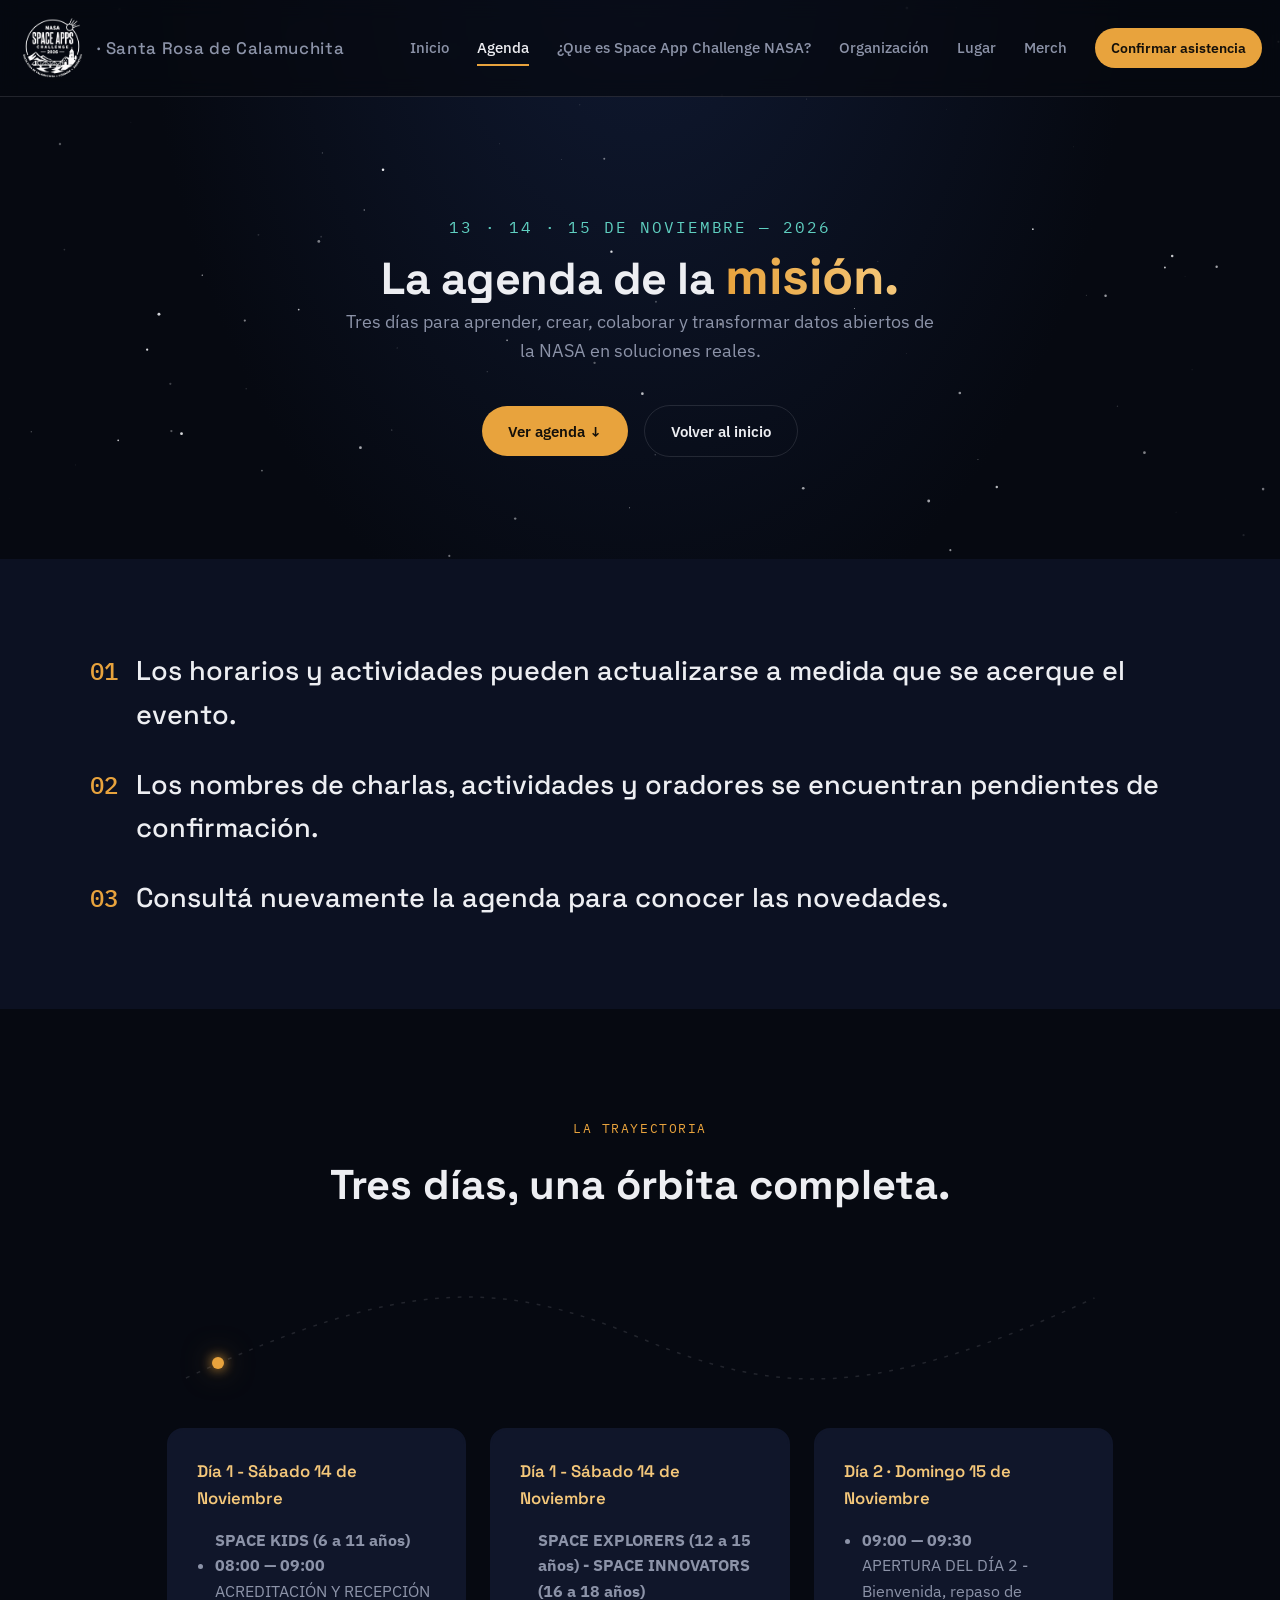
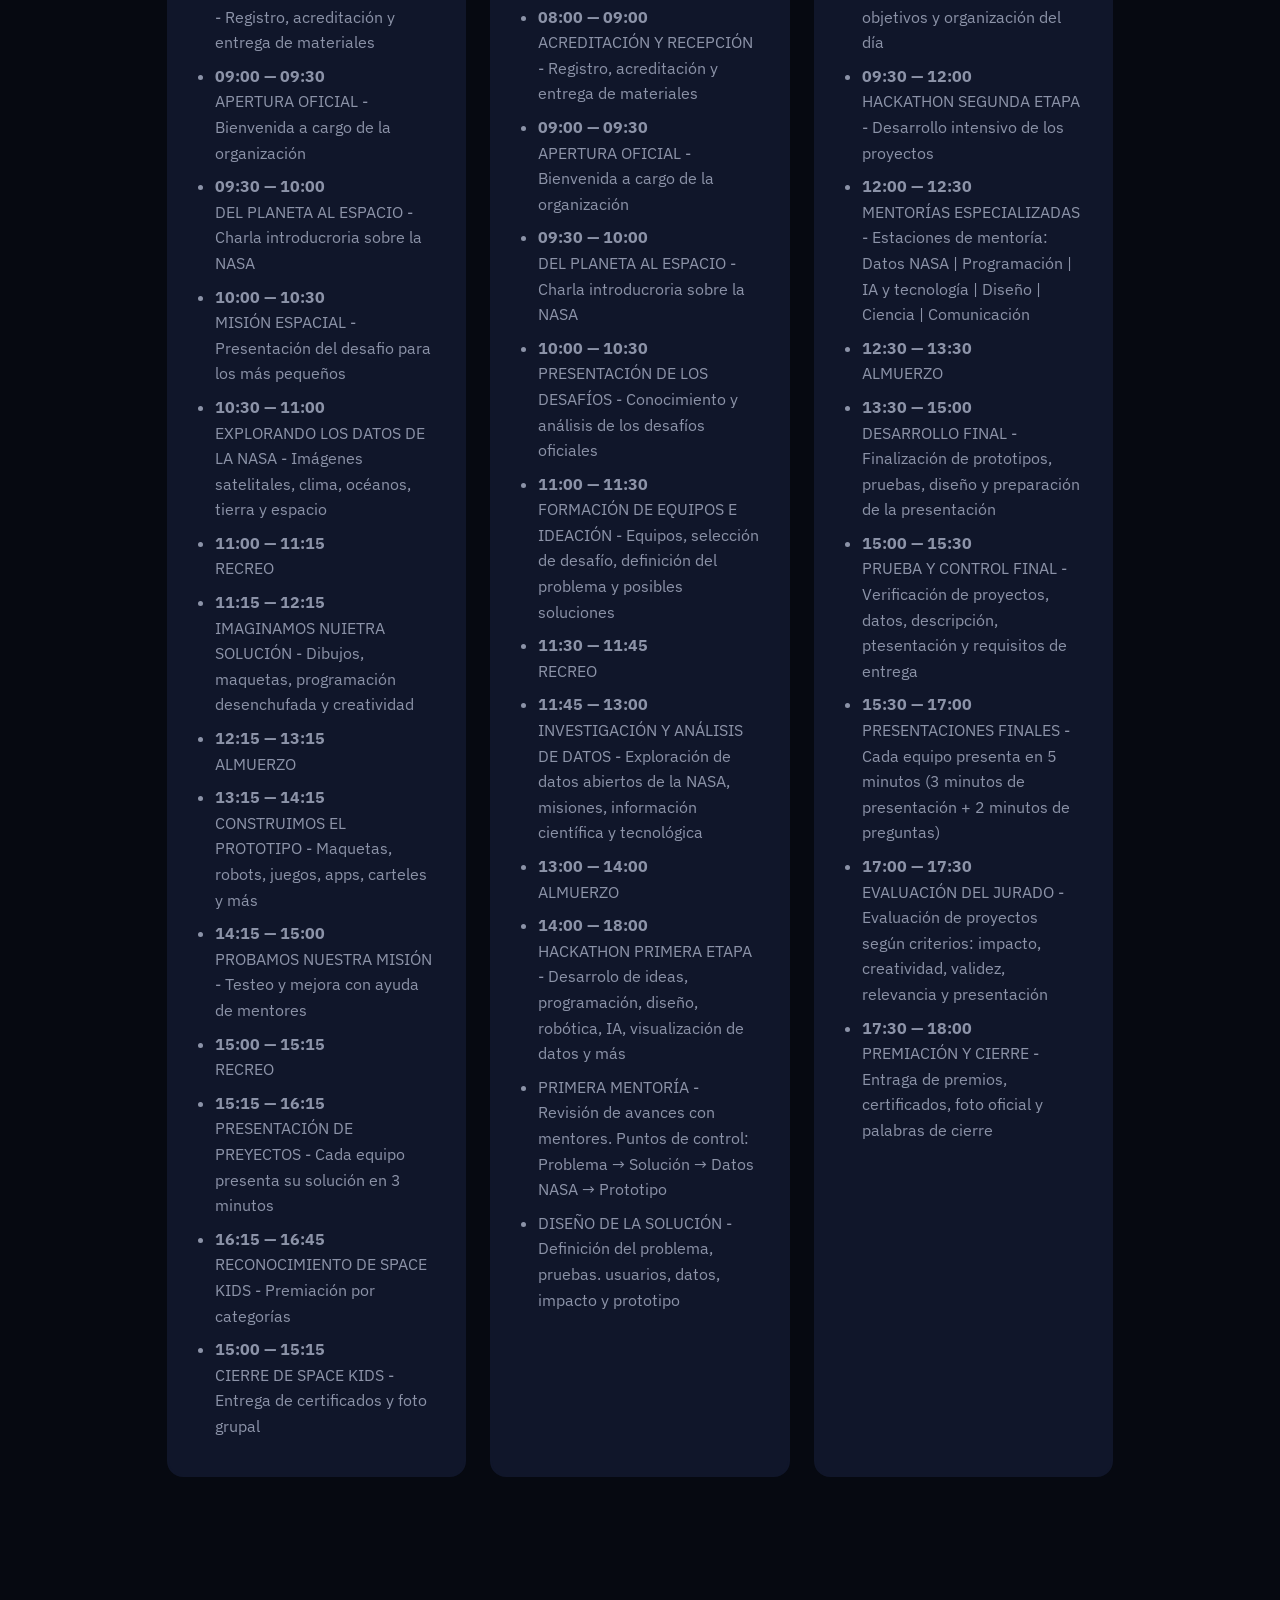
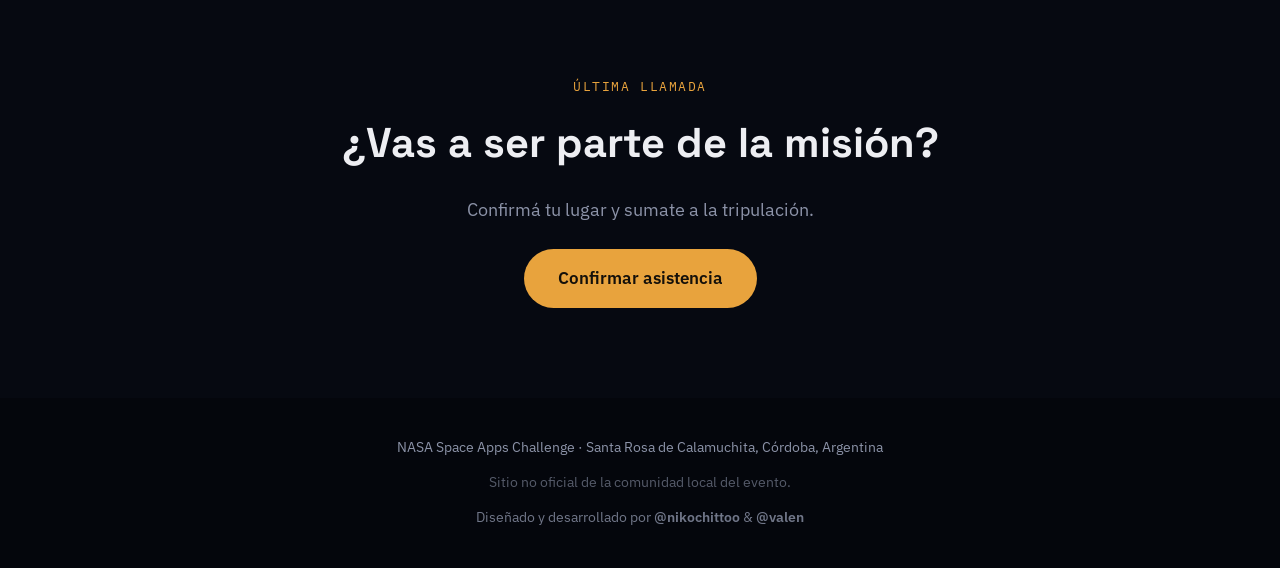
==== commit 771c8439: "Fix nav link bug" ====
--- a/agenda.html
+++ b/agenda.html
@@ -49,7 +49,7 @@
     <a href="index.html" class="nav__brand">
       <img src="img/logo/logo.png" alt="Logo" class="logo">
       <span class="nav__brand-muted">
-        · Santa&nbsp;Rosa de Calamuchita
+        · Santa Rosa de Calamuchita
       </span>
     </a>
     <button class="nav__toggle" id="navToggle" aria-label="Abrir menú" aria-expanded="false">
@@ -65,7 +65,8 @@
         Agenda
       </a>
       <a href="que-es.html" class="nav__link">
-        ¿Que es Space App Challenge NASA?
+        <span class="texto-normal">¿Que es Space App Challenge NASA?</span>
+        <span class="texto-chico">Info</span>
       </a>
       <a href="organizacion.html" class="nav__link">
         Organización
--- a/style.css
+++ b/style.css
@@ -231,13 +231,6 @@
   font-size: 1.05rem;
 }
 
-.nav__brand {
-  display: flex;
-  align-items: center;
-  gap: 15px;
-  /* text-decoration: none; */
-}
-
 .logo {
   height: 60px;
   width: auto;
@@ -270,6 +263,10 @@
   font-weight: 500;
   position: relative;
   transition: color 0.2s ease;
+}
+
+.texto-chico{
+  display: none;
 }
 
 .nav__link:hover, .nav__link.is-active {
@@ -382,6 +379,7 @@
 }
 
 .hero__bg-png {
+  content: url('img/hero-index-background/Fondo mega ultra.png');
   position: absolute;
   top: 0;
   left: 0;
@@ -390,7 +388,7 @@
   object-fit: cover; /* Mantiene la imagen ocupando todo sin deformarse */
   z-index: -1; 
   opacity: 0.9; 
-  pointer-events: none; 
+  pointer-events: none;
 }
 
 .hero-inicio::after {
@@ -1844,6 +1842,14 @@
     grid-template-columns:
       repeat(2, minmax(0, 1fr));
   }
+
+  .texto-normal{
+    display: none;
+  }
+
+  .texto-chico{
+    display: flex;
+  }
 }
 
 @media (max-width: 900px) {
@@ -1932,6 +1938,14 @@
     align-self: flex-start;
   }
 
+  .texto-chico {
+    display: none;
+  }
+
+  .texto-normal {
+    display: flex;
+  }
+
   .countdown {
     gap: 14px;
   }
@@ -1982,4 +1996,10 @@
     flex: 0 0 100%;
     max-width: 100%;
   }
+}
+
+@media (max-width: 768px) {
+  .hero__bg-png {
+    content: url('img/hero-index-background/Fondo mega ultra mobile.png'); /* Reemplaza con la ruta de tu imagen mobile */
+  }
 }
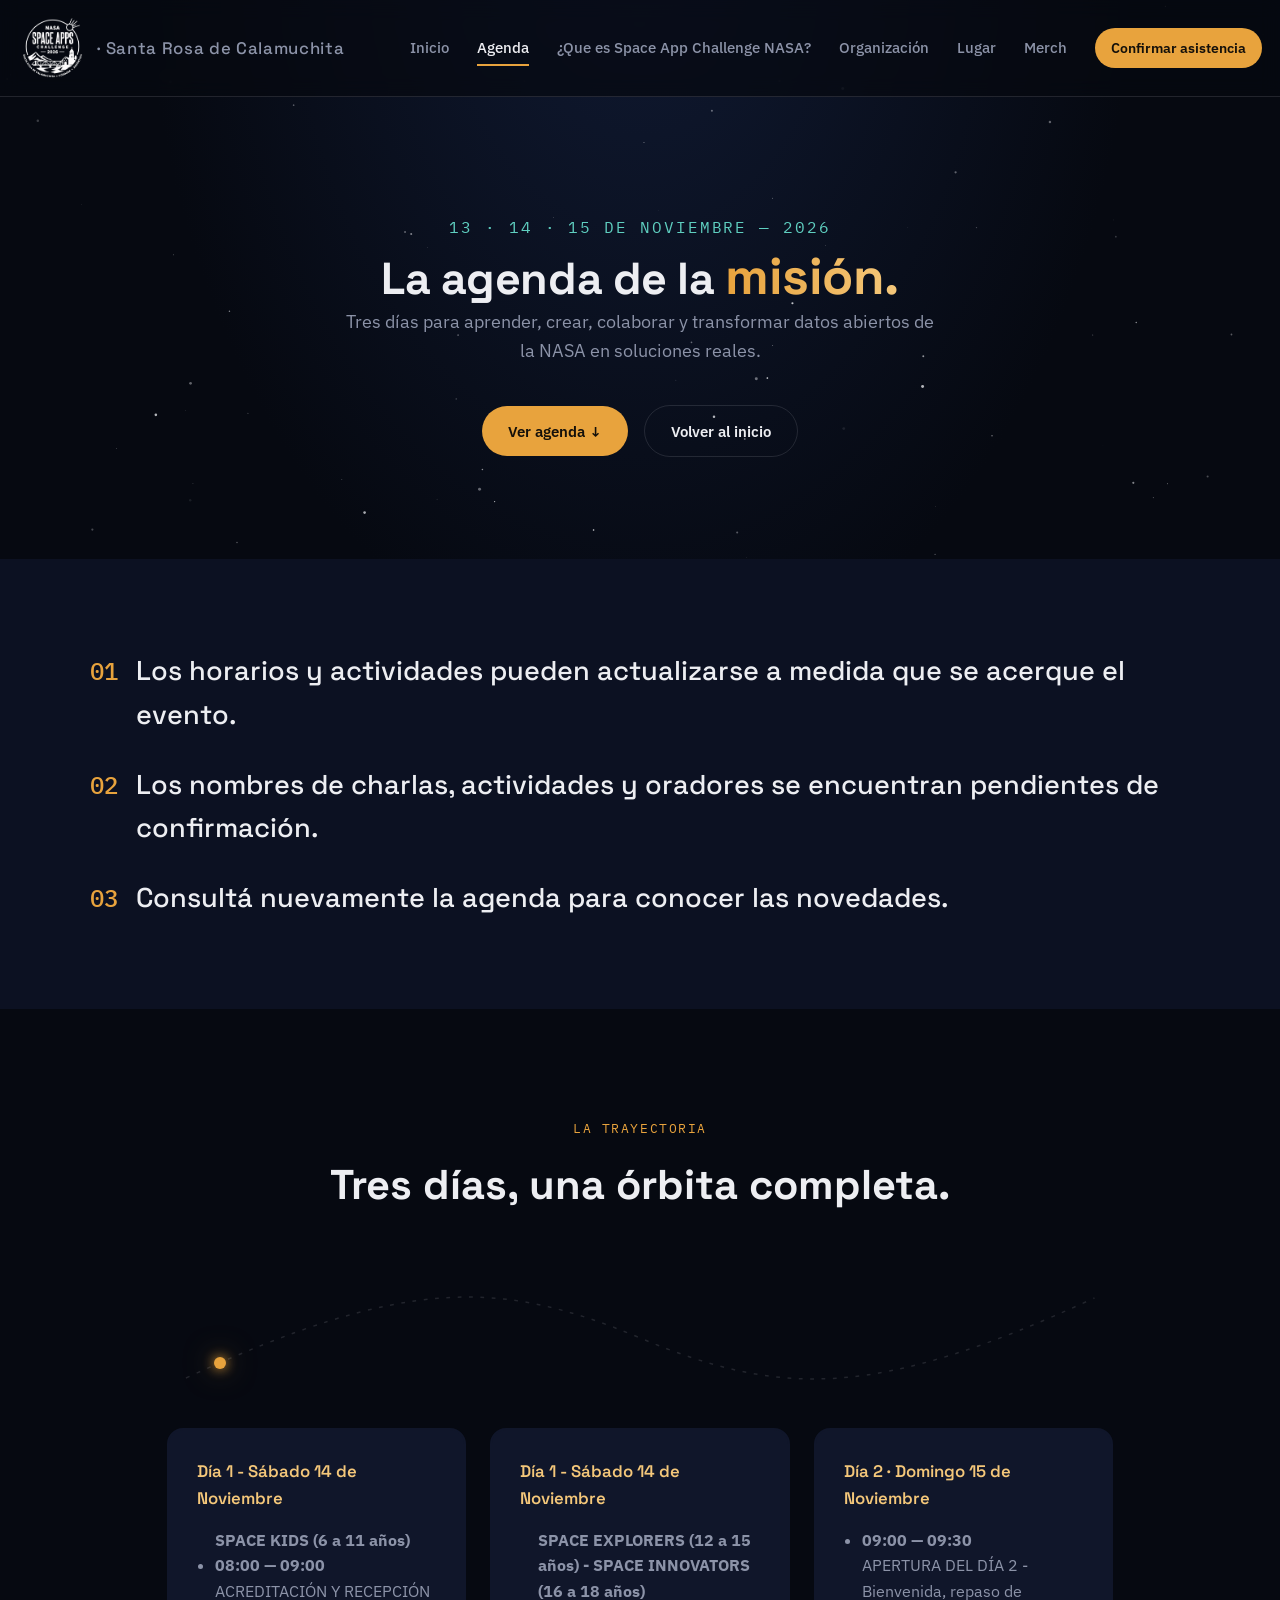
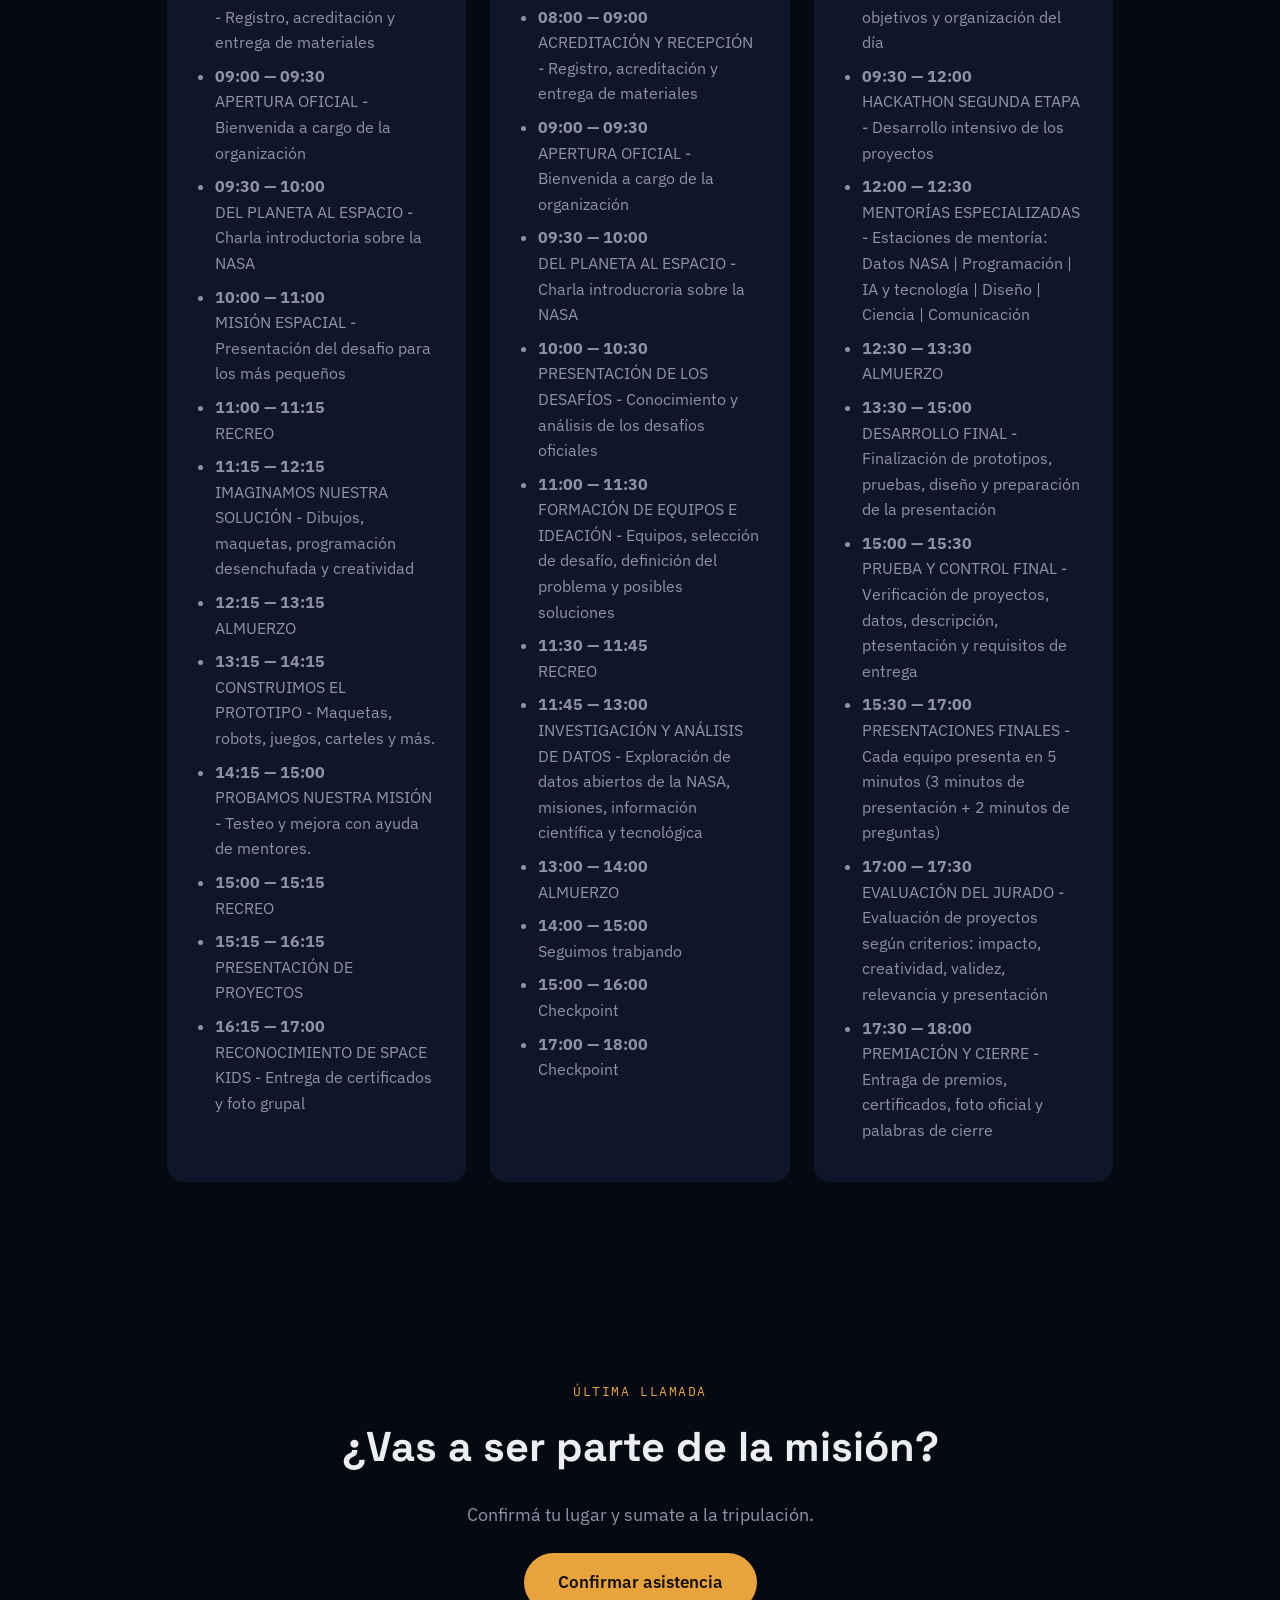
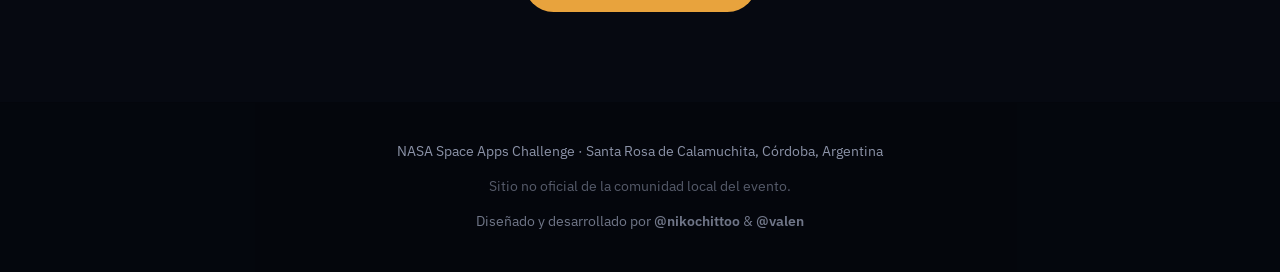
==== commit a0ff6d6f: "Modify agenda cards information" ====
--- a/agenda.html
+++ b/agenda.html
@@ -172,15 +172,11 @@
             </li>
             <li>
               <strong>09:30 — 10:00</strong><br>
-              DEL PLANETA AL ESPACIO - Charla introducroria sobre la NASA
-            </li>
-            <li>
-              <strong>10:00 — 10:30</strong><br>
+              DEL PLANETA AL ESPACIO - Charla introductoria sobre la NASA
+            </li>
+            <li>
+              <strong>10:00 — 11:00</strong><br>
               MISIÓN ESPACIAL - Presentación del desafio para los más pequeños
-            </li>
-            <li>
-              <strong>10:30 — 11:00</strong><br>
-              EXPLORANDO LOS DATOS DE LA NASA - Imágenes satelitales, clima, océanos, tierra y espacio
             </li>
             <li>
               <strong>11:00 — 11:15</strong><br>
@@ -188,7 +184,7 @@
             </li>
             <li>
               <strong>11:15 — 12:15</strong><br>
-              IMAGINAMOS NUIETRA SOLUCIÓN - Dibujos, maquetas, programación desenchufada y creatividad
+              IMAGINAMOS NUESTRA SOLUCIÓN - Dibujos, maquetas, programación desenchufada y creatividad
             </li>
             <li>
               <strong>12:15 — 13:15</strong><br>
@@ -196,11 +192,11 @@
             </li>
             <li>
               <strong>13:15 — 14:15</strong><br>
-              CONSTRUIMOS EL PROTOTIPO - Maquetas, robots, juegos, apps, carteles y más
+              CONSTRUIMOS EL PROTOTIPO - Maquetas, robots, juegos, carteles y más.
             </li>
             <li>
               <strong>14:15 — 15:00</strong><br>
-            PROBAMOS NUESTRA MISIÓN - Testeo y mejora con ayuda de mentores
+            PROBAMOS NUESTRA MISIÓN - Testeo y mejora con ayuda de mentores.
             </li>
             <li>
               <strong>15:00 — 15:15</strong><br>
@@ -208,15 +204,11 @@
             </li>
             <li>
               <strong>15:15 — 16:15</strong><br>
-              PRESENTACIÓN DE PREYECTOS - Cada equipo presenta su solución en 3 minutos
-            </li>
-            <li>
-              <strong>16:15 — 16:45</strong><br>
-              RECONOCIMIENTO DE SPACE KIDS - Premiación por categorías
-            </li>
-            <li>
-              <strong>15:00 — 15:15</strong><br>
-              CIERRE DE SPACE KIDS - Entrega de certificados y foto grupal
+              PRESENTACIÓN DE PROYECTOS
+            </li>
+            <li>
+              <strong>16:15 — 17:00</strong><br>
+              RECONOCIMIENTO DE SPACE KIDS - Entrega de certificados y foto grupal
             </li>
           </ul>
         </article>
@@ -263,13 +255,16 @@
               ALMUERZO
             </li>
             <li>
-              <strong>14:00 — 18:00</strong><br>
-              HACKATHON PRIMERA ETAPA - Desarrolo de ideas, programación, diseño, robótica, IA, visualización de datos y más
-            </li>
-            <li>
-              PRIMERA MENTORÍA - Revisión de avances con mentores. Puntos de control: Problema → Solución → Datos NASA → Prototipo
-            <li>
-              DISEÑO DE LA SOLUCIÓN - Definición del problema, pruebas. usuarios, datos, impacto y prototipo
+              <strong>14:00 — 15:00</strong><br>
+              Seguimos trabjando
+            </li>
+            <li>
+              <strong>15:00 — 16:00</strong><br>
+              Checkpoint
+            </li>
+            <li>
+              <strong>17:00 — 18:00</strong><br>
+              Checkpoint
             </li>
           </ul>
         </article>
--- a/style.css
+++ b/style.css
@@ -653,7 +653,6 @@
   font-size: clamp(1.8rem, 4vw, 2.6rem);
   font-weight: 700;
   margin: 0 0 20px;
-  max-width: 720px;
 }
 
 /* ============ AGENDA / ORBIT ============ */
@@ -1135,8 +1134,17 @@
   transform: scale(1.05);
 }
 
-/* DOTS */
+/* PAST EVENTS AND LEGACY CAROUSEL DOTS */
 .past-events__dots {
+  display: flex;
+  justify-content: center;
+
+  gap: 8px;
+
+  margin-top: 24px;
+}
+
+.legacy-carousel__dots {
   display: flex;
   justify-content: center;
 
@@ -1166,7 +1174,38 @@
     background 0.2s ease;
 }
 
+.legacy-carousel__dots button {
+  width: 7px;
+  height: 7px;
+
+  padding: 0;
+
+  border: none;
+  border-radius: 50%;
+
+  background: var(--muted);
+
+  opacity: 0.35;
+
+  cursor: pointer;
+
+  transition:
+    width 0.2s ease,
+    opacity 0.2s ease,
+    background 0.2s ease;
+}
+
 .past-events__dots button.is-active {
+  width: 22px;
+
+  border-radius: 999px;
+
+  background: var(--gold);
+
+  opacity: 1;
+}
+
+.legacy-carousel__dots button.is-active {
   width: 22px;
 
   border-radius: 999px;
@@ -1616,13 +1655,11 @@
   object-fit: contain;
   flex-shrink: 0; 
   margin-right: 4rem;
-  filter: brightness(0) invert(1) opacity(0.6);
   transition: filter 0.3s ease, transform 0.3s ease;
   cursor: pointer;
 }
 
 .sponsors-ticker__track img:hover {
-  filter: brightness(0) invert(1) opacity(1);
   transform: scale(1.2);
 }
 
@@ -1813,14 +1850,181 @@
   object-fit: contain;
   flex-shrink: 0; 
   margin: 0 auto;
-  filter: brightness(0) invert(1) opacity(0.6);
   transition: filter 0.3s ease, transform 0.3s ease;
   cursor: pointer;
 }
 
 .sponsors-ticker__organizador img:hover {
-  filter: brightness(0) invert(1) opacity(1);
   transform: scale(1.2);
+}
+
+/* ==========================================
+   ESTILOS DE LA SECCIÓN Y CARRUSEL (LEGACY)
+   ========================================== */
+
+.legacy-section {
+  padding: 110px 6vw;
+  overflow: hidden;
+  text-align: center;
+  align-items: center;
+  justify-items: center;
+  justify-content: center;
+}
+
+.legacy-section__header {
+  max-width: var(--container);
+  text-align: center;
+  margin: 0 auto 45px;
+  justify-items: center;
+  align-items: center;
+}
+
+.legacy-section__text {
+  color: var(--muted);
+  max-width: 600px;
+  margin: 0;
+  text-align: center;
+}
+
+/* Contenedor del carrusel */
+.legacy-carousel {
+  max-width: 1250px;
+  position: relative;
+  display: flex;
+  align-items: center;
+  gap: 1rem;
+}
+
+.legacy-carousel__track {
+  display: flex;
+  gap: 1.5rem;
+  overflow-x: auto;
+  scroll-behavior: smooth;
+  scroll-snap-type: x mandatory;
+  scrollbar-width: none;
+  width: 100%;
+  padding-top: 20px;
+}
+
+.legacy-carousel__track::-webkit-scrollbar {
+  display: none;
+}
+
+/* Flechas de navegación */
+.legacy-carousel__btn {
+  background: rgba(255, 255, 255, 0.1);
+  border: 1px solid rgba(255, 255, 255, 0.2);
+  color: #fff;
+  width: 45px;
+  height: 45px;
+  border-radius: 50%;
+  font-size: 1.25rem;
+  cursor: pointer;
+  display: flex;
+  align-items: center;
+  justify-content: center;
+  transition: all 0.3s ease;
+  flex-shrink: 0;
+  z-index: 10;
+}
+
+.legacy-carousel__btn:hover {
+  background: var(--gold);
+  border-color: var(--gold);
+}
+
+
+/* ==========================================
+   ESTILOS DE LAS TARJETAS (LEGACY-CARD)
+   ========================================== */
+
+.legacy-card {
+  background: var(--bg-alt);
+  z-index: 2;
+  border: 1px solid rgba(255, 255, 255, 0.08);
+  border-radius: 12px;
+  overflow: hidden;
+  display: flex;
+  flex-direction: column;
+  
+  min-width: 320px;
+  max-width: 360px;
+  flex: 0 0 auto;
+  scroll-snap-align: start;
+  
+  transition: transform 0.3s ease, border-color 0.3s ease;
+}
+
+.legacy-card:hover {
+  transform: translateY(-5px);
+  border-color: var(--gold);
+}
+
+.legacy-card__media {
+  width: 100%;
+  height: 200px;
+  overflow: hidden;
+}
+
+.legacy-card__media img {
+  width: 100%;
+  height: 100%;
+  object-fit: cover;
+  transition: transform 0.4s ease;
+}
+
+.legacy-card:hover .legacy-card__media img {
+  transform: scale(1.05);
+}
+
+.legacy-card__content {
+  padding: 1.5rem;
+  display: flex;
+  flex-direction: column;
+  gap: 0.75rem;
+  flex-grow: 1;
+}
+
+.legacy-card__tag {
+  font-size: 0.75rem;
+  font-weight: 700;
+  letter-spacing: 1px;
+  color: var(--gold);
+  text-transform: uppercase;
+}
+
+.legacy-card__title {
+  font-size: 1.25rem;
+  color: #fff;
+  margin: 0;
+  font-weight: 600;
+}
+
+.legacy-card__description {
+  font-size: 0.9rem;
+  color: #999;
+  line-height: 1.5;
+  margin: 0;
+  flex-grow: 1;
+}
+
+.legacy-card__link {
+  align-self: flex-start;
+  margin-top: 0.5rem;
+  padding: 0.55rem 1.2rem;
+  background: transparent;
+  border: 1px solid var(--gold);
+  color: #fff;
+  border-radius: 6px;
+  text-decoration: none;
+  font-size: 0.85rem;
+  font-weight: 500;
+  transition: all 0.2s ease;
+}
+
+.legacy-card__link:hover {
+  background: var(--gold);
+  color: #fff;
 }
 
 /* ============ RESPONSIVE ============ */
@@ -1962,13 +2166,17 @@
     gap: 8px;
   }
 
-  .past-events__button {
+  .past-events__button, .legacy-carousel__btn {
     display: none;
   }
 
   .past-event {
     flex: 0 0 88%;
     height: 320px;
+  }
+
+  .legacy-carousel {
+    max-width: 360px;
   }
 
   .past-event__content {
@@ -2002,4 +2210,4 @@
   .hero__bg-png {
     content: url('img/hero-index-background/Fondo mega ultra mobile.png'); /* Reemplaza con la ruta de tu imagen mobile */
   }
-}+}
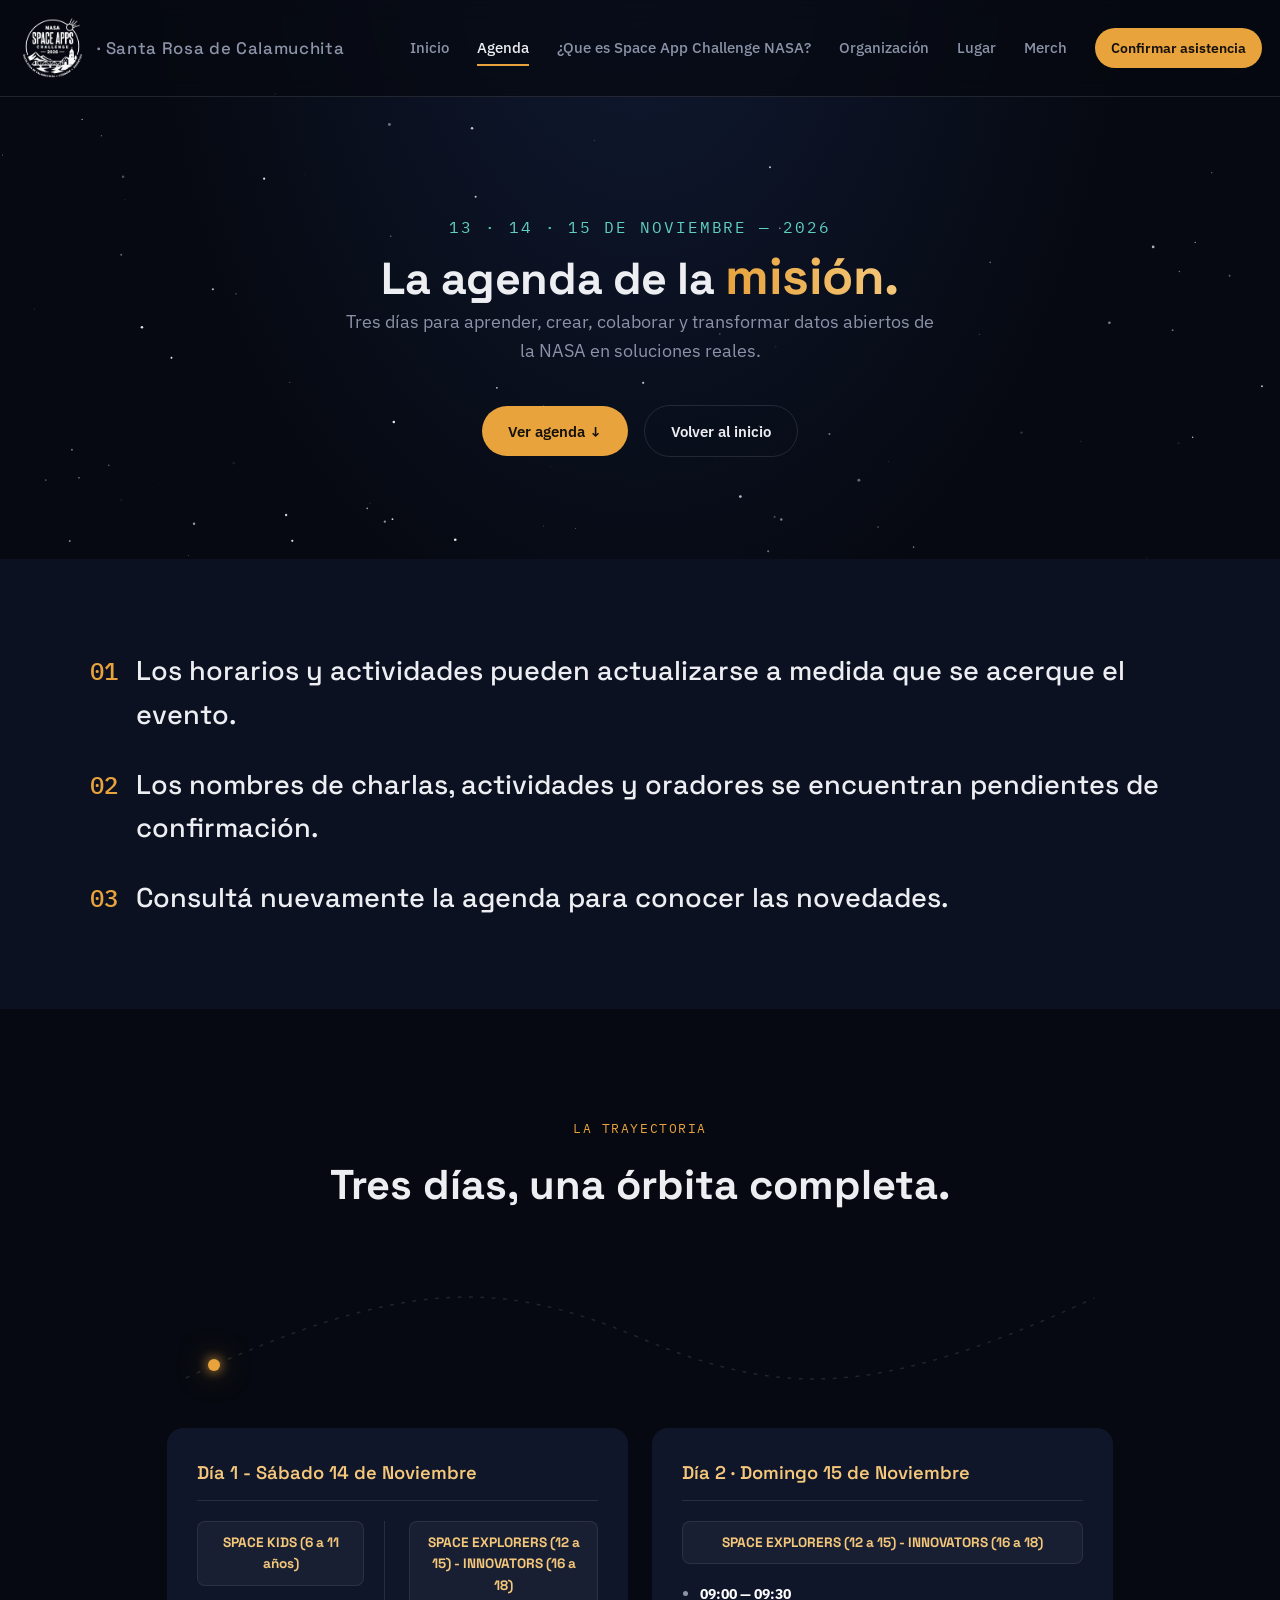
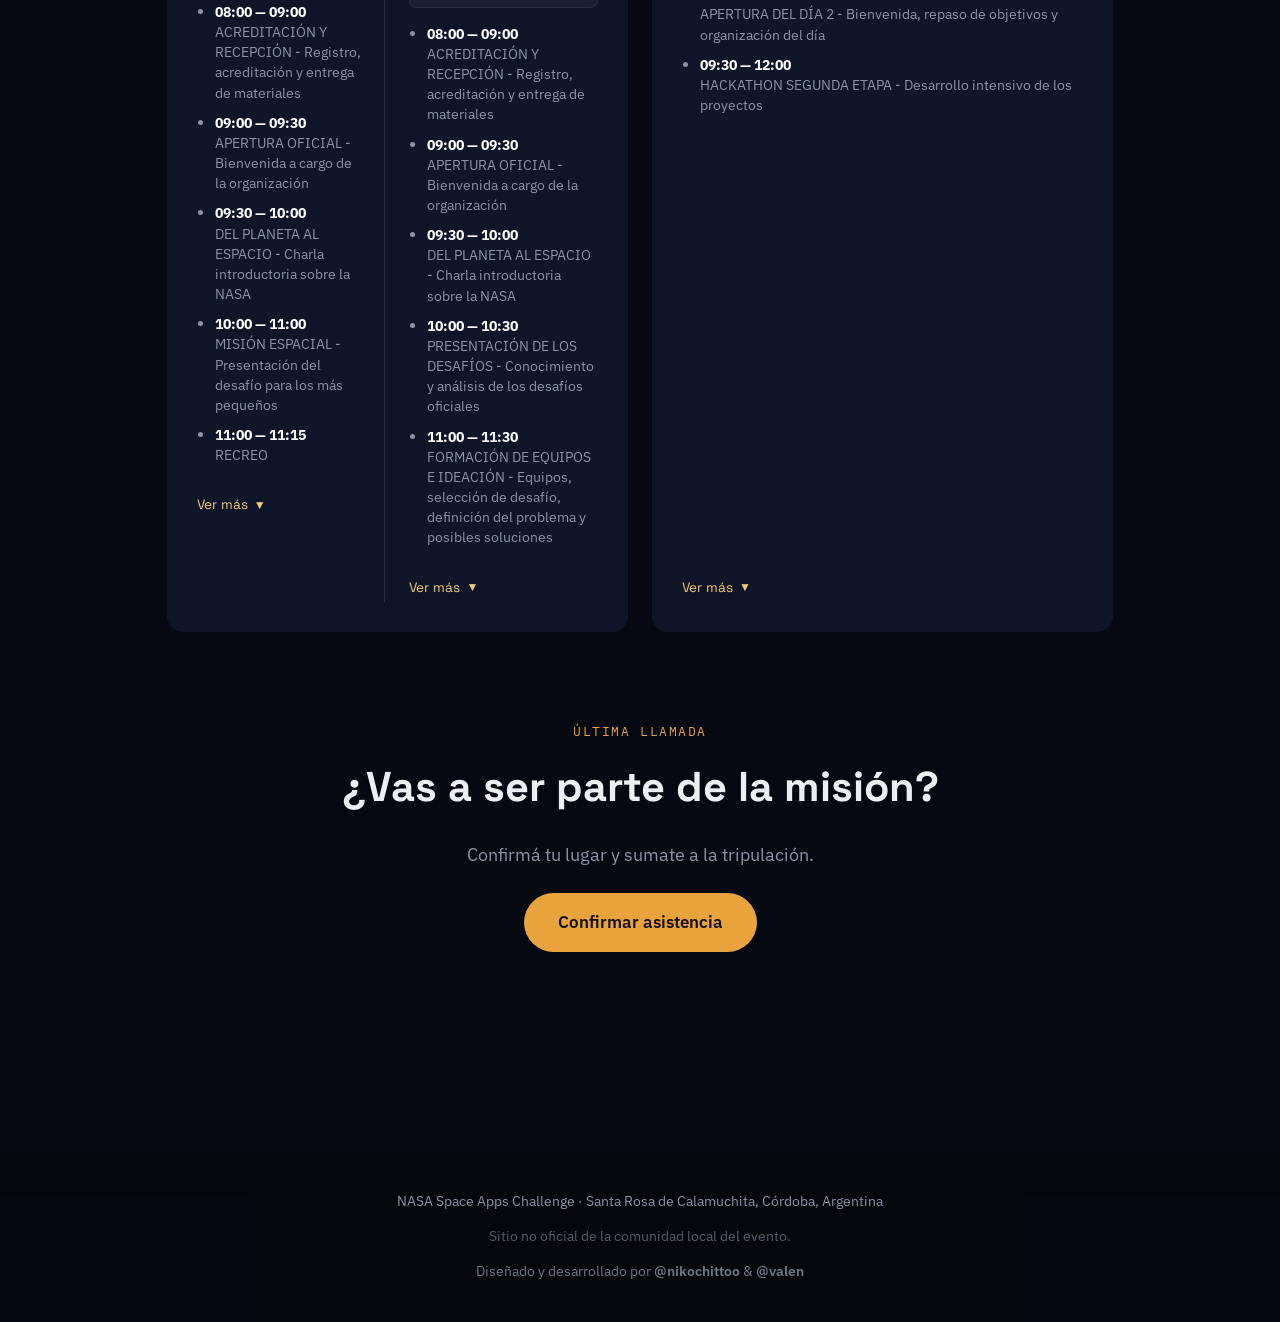
==== commit c059b423: "agenda agendada" ====
--- a/agenda.html
+++ b/agenda.html
@@ -152,171 +152,119 @@
         <div class="orbit__sat" id="orbitSat"></div>
       </div>
 
-      <!-- =========================
-           DÍA 1
-      ========================== -->
-      <div class="agenda__grid">
-        <article class="day-card-agenda" data-reveal>
-          <span class="day-card-agenda__label">
-            Día 1 - Sábado 14 de Noviembre
-          </span>
+  <div class="agenda__grid">
+    
+    <!-- BOX 1: DÍA 1 -->
+    <article class="day-card-agenda">
+      <span class="day-card-agenda__label">
+        Día 1 - Sábado 14 de Noviembre
+      </span>
+
+      <div class="day-card-agenda__subgrid">
+        
+        <!-- Columna Izquierda: SPACE KIDS -->
+        <div class="agenda-column">
+          <div class="agenda-category-box">
+            <strong>SPACE KIDS (6 a 11 años)</strong>
+          </div>
+          
           <ul class="day-card-agenda__list">
-              <strong>SPACE KIDS (6 a 11 años)</strong>
-            <li>
-              <strong>08:00 — 09:00</strong><br>
-              ACREDITACIÓN Y RECEPCIÓN - Registro, acreditación y entrega de materiales
-            </li>
-            <li>
-              <strong>09:00 — 09:30</strong><br>
-              APERTURA OFICIAL - Bienvenida a cargo de la organización
-            </li>
-            <li>
-              <strong>09:30 — 10:00</strong><br>
-              DEL PLANETA AL ESPACIO - Charla introductoria sobre la NASA
-            </li>
-            <li>
-              <strong>10:00 — 11:00</strong><br>
-              MISIÓN ESPACIAL - Presentación del desafio para los más pequeños
-            </li>
-            <li>
-              <strong>11:00 — 11:15</strong><br>
-              RECREO
-            </li>
-            <li>
-              <strong>11:15 — 12:15</strong><br>
-              IMAGINAMOS NUESTRA SOLUCIÓN - Dibujos, maquetas, programación desenchufada y creatividad
-            </li>
-            <li>
-              <strong>12:15 — 13:15</strong><br>
-              ALMUERZO
-            </li>
-            <li>
-              <strong>13:15 — 14:15</strong><br>
-              CONSTRUIMOS EL PROTOTIPO - Maquetas, robots, juegos, carteles y más.
-            </li>
-            <li>
-              <strong>14:15 — 15:00</strong><br>
-            PROBAMOS NUESTRA MISIÓN - Testeo y mejora con ayuda de mentores.
-            </li>
-            <li>
-              <strong>15:00 — 15:15</strong><br>
-              RECREO
-            </li>
-            <li>
-              <strong>15:15 — 16:15</strong><br>
-              PRESENTACIÓN DE PROYECTOS
-            </li>
-            <li>
-              <strong>16:15 — 17:00</strong><br>
-              RECONOCIMIENTO DE SPACE KIDS - Entrega de certificados y foto grupal
-            </li>
+            <li><strong>08:00 — 09:00</strong><br>ACREDITACIÓN Y RECEPCIÓN - Registro, acreditación y entrega de materiales</li>
+            <li><strong>09:00 — 09:30</strong><br>APERTURA OFICIAL - Bienvenida a cargo de la organización</li>
+            <li><strong>09:30 — 10:00</strong><br>DEL PLANETA AL ESPACIO - Charla introductoria sobre la NASA</li>
+            <li><strong>10:00 — 11:00</strong><br>MISIÓN ESPACIAL - Presentación del desafío para los más pequeños</li>
+            <li><strong>11:00 — 11:15</strong><br>RECREO</li>
           </ul>
-        </article>
-
-        <!-- =========================
-             DÍA 1 
-        ========================== -->
-        <article class="day-card-agenda" data-reveal>
-          <span class="day-card-agenda__label">
-            Día 1 - Sábado 14 de Noviembre
-          </span>
+
+          <div class="agenda-collapse-box" id="kids-d1-more">
+            <div class="agenda-collapse-inner">
+              <ul class="day-card-agenda__list" style="padding-top: 10px;">
+                <li><strong>11:15 — 12:15</strong><br>IMAGINAMOS NUESTRA SOLUCIÓN - Dibujos, maquetas, programación desenchufada y creatividad</li>
+                <li><strong>12:15 — 13:15</strong><br>ALMUERZO</li>
+                <li><strong>13:15 — 14:15</strong><br>CONSTRUIMOS EL PROTOTIPO - Maquetas, robots, juegos, carteles y más.</li>
+                <li><strong>14:15 — 15:00</strong><br>PROBAMOS NUESTRA MISIÓN - Testeo y mejora con ayuda de mentores.</li>
+                <li><strong>15:00 — 15:15</strong><br>RECREO</li>
+                <li><strong>15:15 — 16:15</strong><br>PRESENTACIÓN DE PROYECTOS</li>
+                <li><strong>16:15 — 17:00</strong><br>RECONOCIMIENTO DE SPACE KIDS - Entrega de certificados y foto grupal</li>
+              </ul>
+            </div>
+          </div>
+
+          <button class="agenda-toggle-btn" type="button" onclick="toggleAccordion('kids-d1-more', this)">
+            <span class="btn-text">Ver más</span> <span class="arrow">▼</span>
+          </button>
+        </div>
+
+        <!-- Columna Derecha: SPACE EXPLORERS / INNOVATORS -->
+        <div class="agenda-column">
+          <div class="agenda-category-box">
+            <strong>SPACE EXPLORERS (12 a 15) - INNOVATORS (16 a 18)</strong>
+          </div>
+          
           <ul class="day-card-agenda__list">
-            <strong>SPACE EXPLORERS (12 a 15 años) - SPACE INNOVATORS (16 a 18 años)</strong>
-            <li>
-              <strong>08:00 — 09:00</strong><br>
-              ACREDITACIÓN Y RECEPCIÓN - Registro, acreditación y entrega de materiales
-            </li>
-            <li>
-              <strong>09:00 — 09:30</strong><br>
-              APERTURA OFICIAL - Bienvenida a cargo de la organización
-            </li>
-            <li>
-              <strong>09:30 — 10:00</strong><br>
-              DEL PLANETA AL ESPACIO - Charla introducroria sobre la NASA
-            </li>
-            <li>
-              <strong>10:00 — 10:30</strong><br>
-              PRESENTACIÓN DE LOS DESAFÍOS - Conocimiento y análisis de los desafíos oficiales
-            </li>
-            <li>
-              <strong>11:00 — 11:30</strong><br>
-              FORMACIÓN DE EQUIPOS E IDEACIÓN - Equipos, selección de desafío, definición del problema y posibles soluciones
-            </li>
-            <li>
-              <strong>11:30 — 11:45</strong><br>
-              RECREO
-            </li>
-            <li>
-              <strong>11:45 — 13:00</strong><br>
-              INVESTIGACIÓN Y ANÁLISIS DE DATOS - Exploración de datos abiertos de la NASA, misiones, información científica y tecnológica
-            </li>
-            <li>
-              <strong>13:00 — 14:00</strong><br>
-              ALMUERZO
-            </li>
-            <li>
-              <strong>14:00 — 15:00</strong><br>
-              Seguimos trabjando
-            </li>
-            <li>
-              <strong>15:00 — 16:00</strong><br>
-              Checkpoint
-            </li>
-            <li>
-              <strong>17:00 — 18:00</strong><br>
-              Checkpoint
-            </li>
+            <li><strong>08:00 — 09:00</strong><br>ACREDITACIÓN Y RECEPCIÓN - Registro, acreditación y entrega de materiales</li>
+            <li><strong>09:00 — 09:30</strong><br>APERTURA OFICIAL - Bienvenida a cargo de la organización</li>
+            <li><strong>09:30 — 10:00</strong><br>DEL PLANETA AL ESPACIO - Charla introductoria sobre la NASA</li>
+            <li><strong>10:00 — 10:30</strong><br>PRESENTACIÓN DE LOS DESAFÍOS - Conocimiento y análisis de los desafíos oficiales</li>
+            <li><strong>11:00 — 11:30</strong><br>FORMACIÓN DE EQUIPOS E IDEACIÓN - Equipos, selección de desafío, definición del problema y posibles soluciones</li>
           </ul>
-        </article>
-
-        <!-- =========================
-             DÍA 3
-        ========================== -->
-        <article class="day-card-agenda" data-reveal>
-          <span class="day-card-agenda__label">
-            Día 2 · Domingo 15 de Noviembre
-          </span>
-          <ul class="day-card-agenda__list">
-            <li>
-              <strong>09:00 — 09:30</strong><br>
-              APERTURA DEL DÍA 2 - Bienvenida, repaso de objetivos y organización del día
-            </li>
-            <li>
-              <strong>09:30 — 12:00</strong><br>
-              HACKATHON SEGUNDA ETAPA - Desarrollo intensivo de los proyectos
-            </li>
-            <li>
-              <strong>12:00 — 12:30</strong><br>
-            MENTORÍAS ESPECIALIZADAS - Estaciones de mentoría: Datos NASA | Programación | IA y tecnología | Diseño | Ciencia | Comunicación
-            </li>
-            <li>
-              <strong>12:30 — 13:30</strong><br>
-              ALMUERZO
-            </li>
-            <li>
-              <strong>13:30 — 15:00</strong><br>
-              DESARROLLO FINAL - Finalización de prototipos, pruebas, diseño y preparación de la presentación
-            </li>
-            <li>
-              <strong>15:00 — 15:30</strong><br>
-              PRUEBA Y CONTROL FINAL - Verificación de proyectos, datos, descripción, ptesentación y requisitos de entrega
-            </li>
-            <li>
-              <strong>15:30 — 17:00</strong><br>
-              PRESENTACIONES FINALES - Cada equipo presenta en 5 minutos (3 minutos de presentación + 2 minutos de preguntas)
-            </li>
-            <li>
-              <strong>17:00 — 17:30</strong><br>
-              EVALUACIÓN DEL JURADO - Evaluación de proyectos según criterios: impacto, creatividad, validez, relevancia y presentación
-            </li>
-            <li>
-              <strong>17:30 — 18:00</strong><br>
-              PREMIACIÓN Y CIERRE - Entraga de premios, certificados, foto oficial y palabras de cierre
-            </li>
+
+          <div class="agenda-collapse-box" id="exp-d1-more">
+            <div class="agenda-collapse-inner">
+              <ul class="day-card-agenda__list" style="padding-top: 10px;">
+                <li><strong>11:30 — 11:45</strong><br>RECREO</li>
+                <li><strong>11:45 — 13:00</strong><br>INVESTIGACIÓN Y ANÁLISIS DE DATOS - Exploración de datos abiertos de la NASA, misiones, información científica y tecnológica</li>
+                <li><strong>13:00 — 14:00</strong><br>ALMUERZO</li>
+                <li><strong>14:00 — 15:00</strong><br>SEGUIMOS TRABAJANDO</li>
+                <li><strong>15:00 — 16:00</strong><br>CHECKPOINT</li>
+                <li><strong>17:00 — 18:00</strong><br>CHECKPOINT</li>
+              </ul>
+            </div>
+          </div>
+
+          <button class="agenda-toggle-btn" type="button" onclick="toggleAccordion('exp-d1-more', this)">
+            <span class="btn-text">Ver más</span> <span class="arrow">▼</span>
+          </button>
+        </div>
+
+      </div>
+    </article>
+
+    <!-- BOX 2: DÍA 2 -->
+    <article class="day-card-agenda">
+      <span class="day-card-agenda__label">
+        Día 2 · Domingo 15 de Noviembre
+      </span>
+
+      <div class="agenda-category-box" style="margin-bottom: 20px;">
+        <strong>SPACE EXPLORERS (12 a 15) - INNOVATORS (16 a 18)</strong>
+      </div>
+
+      <ul class="day-card-agenda__list">
+        <li><strong>09:00 — 09:30</strong><br>APERTURA DEL DÍA 2 - Bienvenida, repaso de objetivos y organización del día</li>
+        <li><strong>09:30 — 12:00</strong><br>HACKATHON SEGUNDA ETAPA - Desarrollo intensivo de los proyectos</li>
+      </ul>
+
+      <div class="agenda-collapse-box" id="exp-d2-more">
+        <div class="agenda-collapse-inner">
+          <ul class="day-card-agenda__list" style="padding-top: 10px;">
+            <li><strong>12:00 — 12:30</strong><br>MENTORÍAS ESPECIALIZADAS - Estaciones de mentoría: Datos NASA | Programación | IA y tecnología | Diseño | Ciencia | Comunicación</li>
+            <li><strong>12:30 — 13:30</strong><br>ALMUERZO</li>
+            <li><strong>13:30 — 15:00</strong><br>DESARROLLO FINAL - Finalización de prototipos, pruebas, diseño y preparación de la presentación</li>
+            <li><strong>15:00 — 15:30</strong><br>PRUEBA Y CONTROL FINAL - Verificación de proyectos, datos, descripción, presentación y requisitos de entrega</li>
+            <li><strong>15:30 — 17:00</strong><br>PRESENTACIONES FINALES - Cada equipo presenta en 5 minutos (3 minutos de presentación + 2 minutos de preguntas)</li>
+            <li><strong>17:00 — 17:30</strong><br>EVALUACIÓN DEL JURADO - Evaluación de proyectos según criterios: impacto, creatividad, validez, relevancia y presentación</li>
+            <li><strong>17:30 — 18:00</strong><br>PREMIACIÓN Y CIERRE - Entrega de premios, certificados, foto oficial y palabras de cierre</li>
           </ul>
-        </article>
-      </div>
-    </section>
+        </div>
+      </div>
+
+      <button class="agenda-toggle-btn" type="button" onclick="toggleAccordion('exp-d2-more', this)" style="margin-top: auto;">
+        <span class="btn-text">Ver más</span> <span class="arrow">▼</span>
+      </button>
+    </article>
+
+  </div>
 
     <!-- =========================
          CTA
--- a/style.css
+++ b/style.css
@@ -700,43 +700,151 @@
 }
 
 .agenda__grid {
-  display: grid;
-  grid-template-columns: repeat(3, 1fr);
-  gap: 24px;
-  text-align: left;
-}
-
-.day-card-agenda {
-  background: var(--bg-card);
-  border: 2px solid var(--bg-card);
-  border-radius: 16px;
-  padding: 28px;
-  transition: transform 0.2s ease, border-color 0.2s ease;
-}
-
-.day-card-agenda:hover {
-  transform: translateY(-4px);
-  border-color: var(--gold);
-}
-
-.day-card-agenda__label {
-  display: block;
-  font-family: var(--font-display);
-  font-weight: 600;
-  color: var(--gold-soft);
-  margin-bottom: 16px;
-  font-size: 1.05rem;
-}
-
-.day-card-agenda__list {
-  margin: 0;
-  padding-left: 18px;
-  color: var(--muted);
-}
-
-.day-card-agenda__list li {
-  margin-bottom: 8px;
-}
+      display: grid;
+      grid-template-columns: 1fr 1fr;
+      gap: 24px;
+      text-align: left;
+      max-width: 1400px;
+      margin: 0 auto;
+      align-items: stretch;
+    }
+
+    .day-card-agenda {
+      background: var(--bg-card);
+      border: 2px solid var(--bg-card);
+      border-radius: 16px;
+      padding: 28px;
+      transition: transform 0.2s ease, border-color 0.2s ease;
+      display: flex;
+      flex-direction: column;
+    }
+
+    .day-card-agenda:hover {
+      transform: translateY(-4px);
+      border-color: var(--gold);
+    }
+
+    .day-card-agenda__label {
+      display: block;
+      font-family: var(--font-display);
+      font-weight: 600;
+      color: var(--gold-soft);
+      margin-bottom: 20px;
+      font-size: 1.15rem;
+      border-bottom: 1px solid rgba(255, 255, 255, 0.1);
+      padding-bottom: 12px;
+    }
+
+    .day-card-agenda__subgrid {
+      display: grid;
+      grid-template-columns: 1fr 1fr;
+      gap: 24px;
+      flex-grow: 1;
+    }
+
+    .agenda-column {
+      display: flex;
+      flex-direction: column;
+    }
+
+    .agenda-column:not(:last-child) {
+      border-right: 1px solid rgba(255, 255, 255, 0.1);
+      padding-right: 20px;
+    }
+
+    .agenda-category-box {
+      background: rgba(255, 255, 255, 0.04);
+      border: 1px solid rgba(255, 255, 255, 0.08);
+      border-radius: 8px;
+      padding: 10px 14px;
+      margin-bottom: 16px;
+      font-family: var(--font-display);
+      font-size: 0.85rem;
+      color: var(--gold-soft);
+      text-align: center;
+    }
+
+    .day-card-agenda__list {
+      margin: 0;
+      padding-left: 18px;
+      color: var(--muted);
+      list-style-type: disc;
+    }
+
+    .day-card-agenda__list li {
+      margin-bottom: 10px;
+      font-size: 0.9rem;
+      line-height: 1.4;
+    }
+
+    .day-card-agenda__list strong {
+      color: #ffffff;
+    }
+
+    /* Accordion Custom Logic Styles */
+    .agenda-collapse-box {
+      display: grid;
+      grid-template-rows: 0fr;
+      transition: grid-template-rows 0.3s ease-out;
+    }
+
+    .agenda-collapse-box.open {
+      grid-template-rows: 1fr;
+    }
+
+    .agenda-collapse-inner {
+      overflow: hidden;
+    }
+
+    .agenda-toggle-btn {
+      background: transparent;
+      border: none;
+      color: var(--gold-soft);
+      font-family: var(--font-display);
+      font-size: 0.85rem;
+      cursor: pointer;
+      margin-top: 15px;
+      padding: 6px 0;
+      display: flex;
+      align-items: center;
+      gap: 6px;
+      width: fit-content;
+      transition: color 0.2s ease;
+    }
+
+    .agenda-toggle-btn:hover {
+      color: var(--gold);
+    }
+
+    .agenda-toggle-btn .arrow {
+      display: inline-block;
+      font-size: 0.75rem;
+      transition: transform 0.3s ease;
+    }
+
+    .agenda-toggle-btn.active .arrow {
+      transform: rotate(180deg);
+    }
+
+    /* Responsive adjustments */
+    @media (max-width: 1024px) {
+      .agenda__grid {
+        grid-template-columns: 1fr;
+      }
+    }
+
+    @media (max-width: 768px) {
+      .day-card-agenda__subgrid {
+        grid-template-columns: 1fr;
+      }
+      .agenda-column:not(:last-child) {
+        border-right: none;
+        border-bottom: 1px solid rgba(255, 255, 255, 0.1);
+        padding-right: 0;
+        padding-bottom: 20px;
+        margin-bottom: 20px;
+      }
+    }
 
 /* ============ ABOUT, ABOUT ADDRESS ============ */
 .about, .about-address {
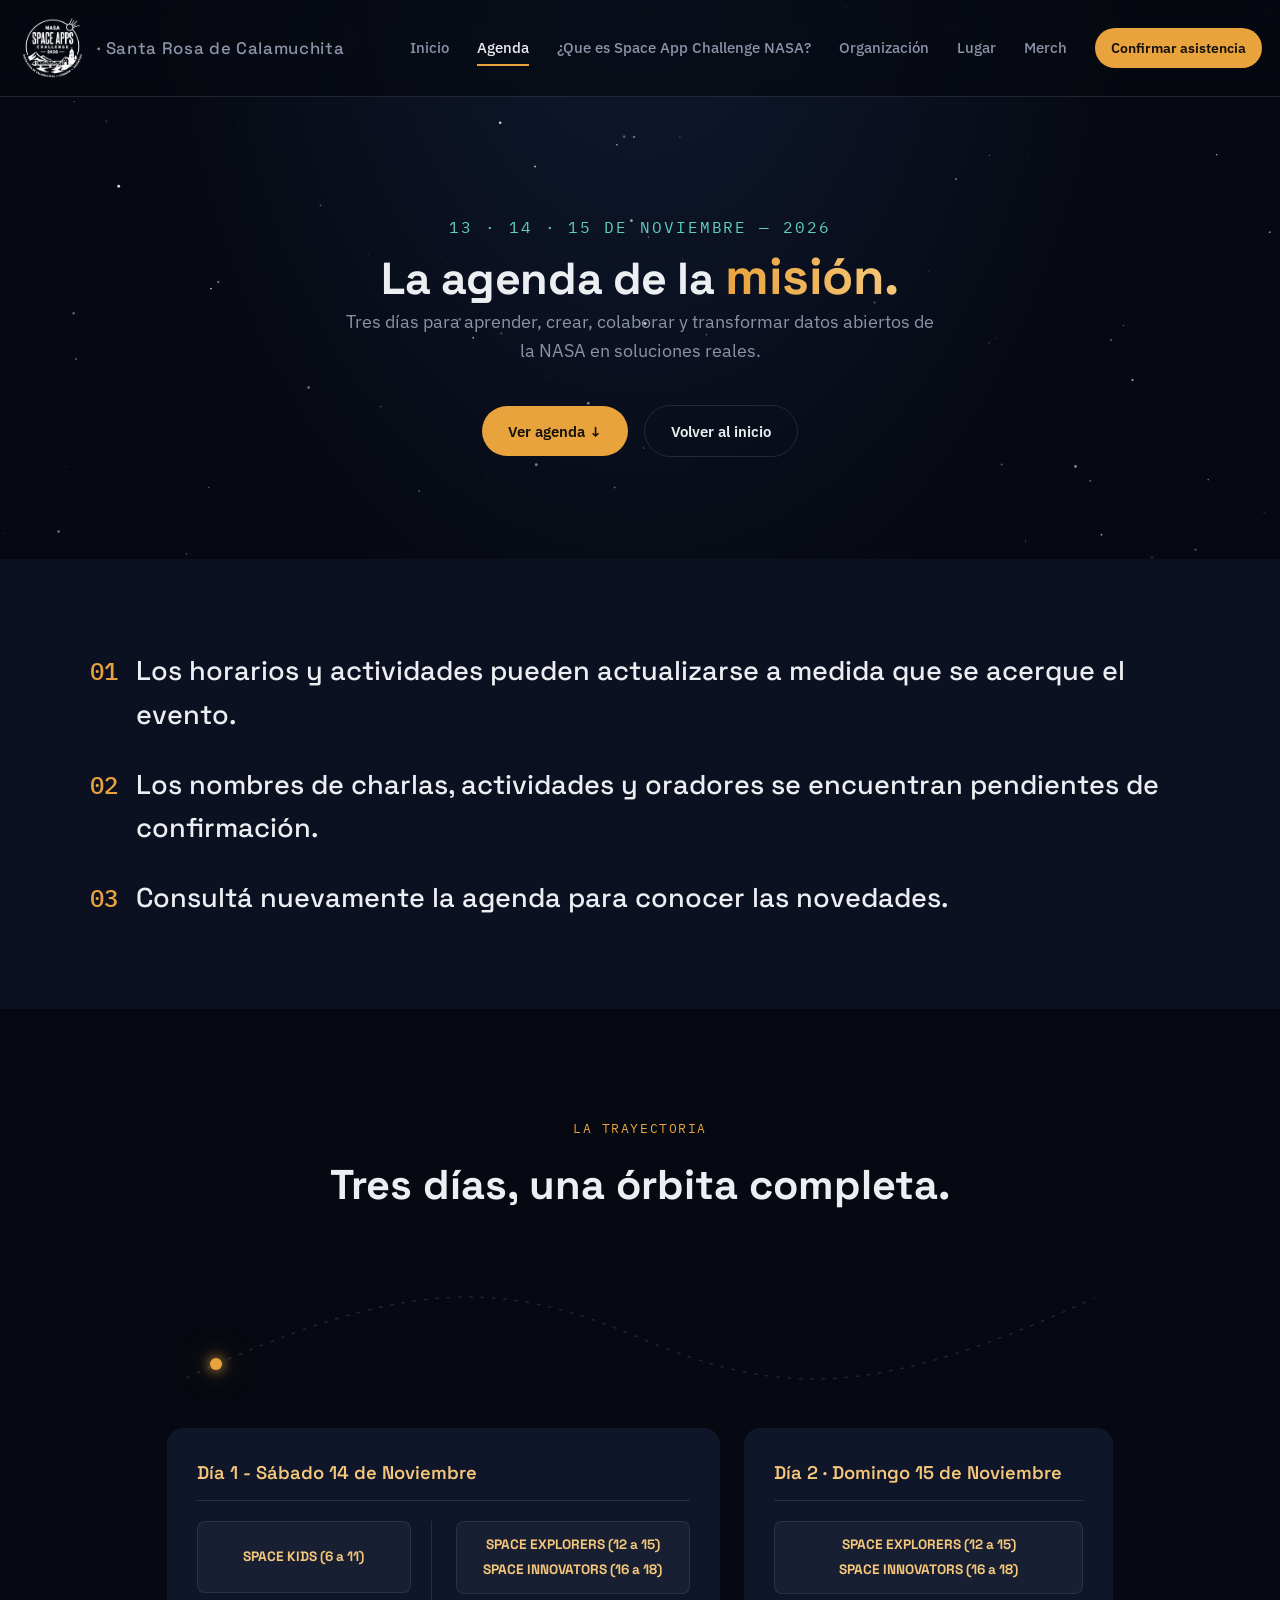
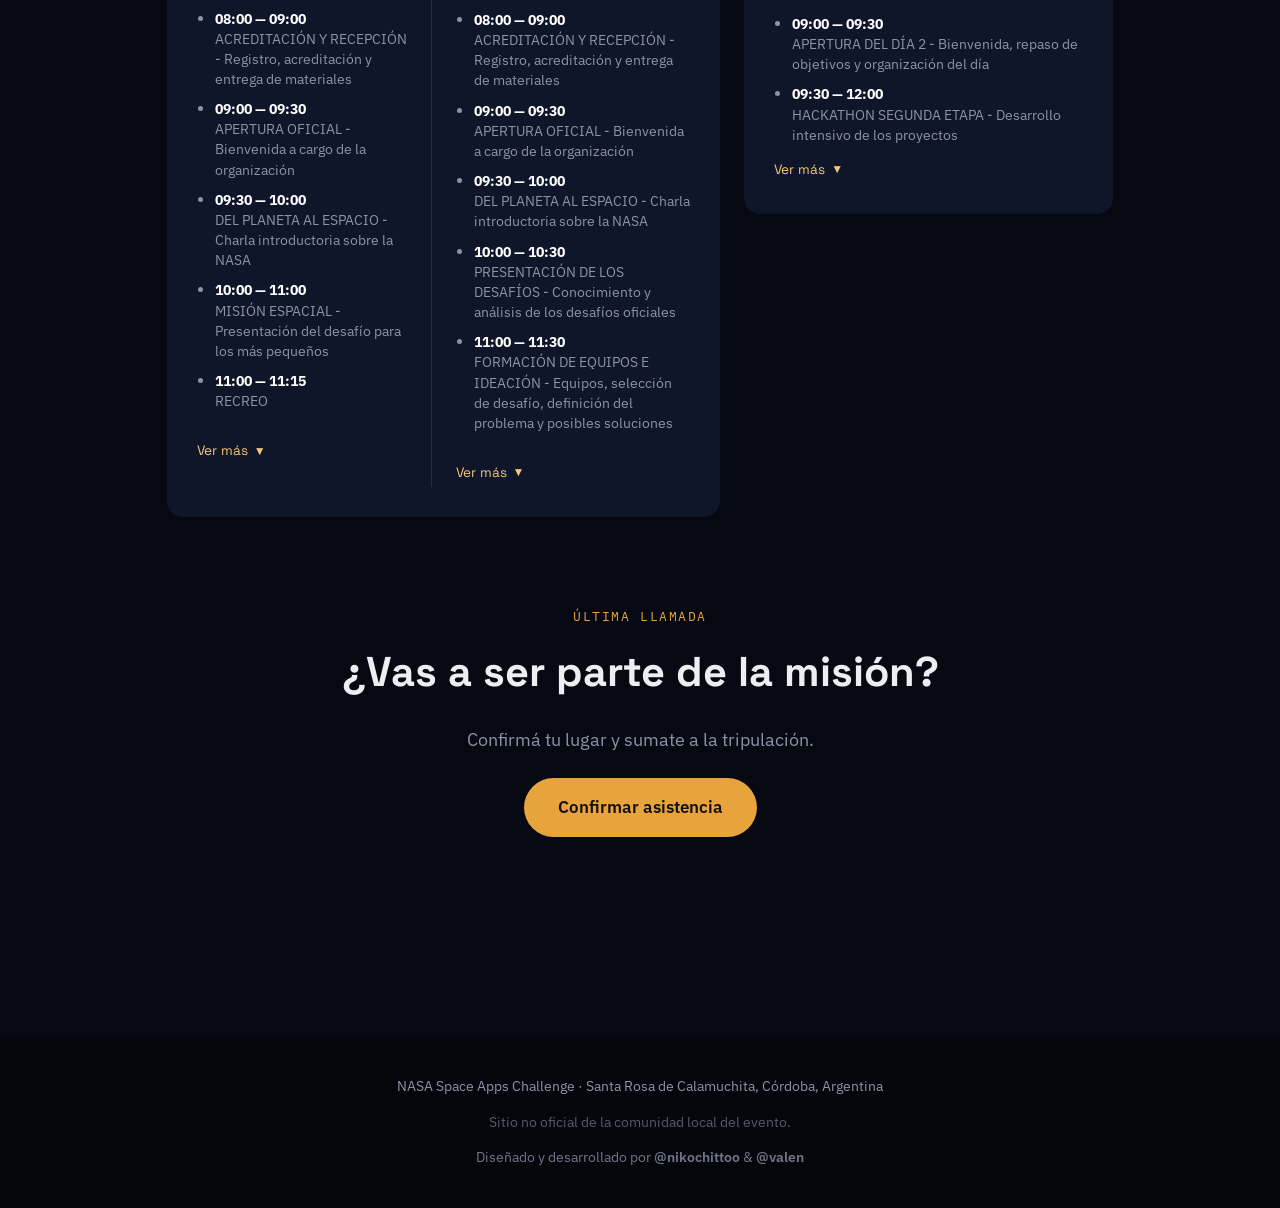
==== commit 3c03ad60: "Modify agenda columns" ====
--- a/agenda.html
+++ b/agenda.html
@@ -151,120 +151,121 @@
         </svg>
         <div class="orbit__sat" id="orbitSat"></div>
       </div>
-
-  <div class="agenda__grid">
+      <div class="agenda__grid">
     
-    <!-- BOX 1: DÍA 1 -->
-    <article class="day-card-agenda">
-      <span class="day-card-agenda__label">
-        Día 1 - Sábado 14 de Noviembre
-      </span>
-
-      <div class="day-card-agenda__subgrid">
-        
-        <!-- Columna Izquierda: SPACE KIDS -->
-        <div class="agenda-column">
-          <div class="agenda-category-box">
-            <strong>SPACE KIDS (6 a 11 años)</strong>
+        <!-- BOX 1: DÍA 1 -->
+        <article class="day-card-agenda">
+          <span class="day-card-agenda__label">
+            Día 1 - Sábado 14 de Noviembre
+          </span>
+
+          <div class="day-card-agenda__subgrid">
+            
+            <!-- Columna Izquierda: SPACE KIDS -->
+            <div class="agenda-column">
+              <div class="agenda-category-box">
+                <div><strong>SPACE KIDS (6 a 11)</strong></div>
+              </div>
+              
+              <ul class="day-card-agenda__list">
+                <li><strong>08:00 — 09:00</strong><br>ACREDITACIÓN Y RECEPCIÓN - Registro, acreditación y entrega de materiales</li>
+                <li><strong>09:00 — 09:30</strong><br>APERTURA OFICIAL - Bienvenida a cargo de la organización</li>
+                <li><strong>09:30 — 10:00</strong><br>DEL PLANETA AL ESPACIO - Charla introductoria sobre la NASA</li>
+                <li><strong>10:00 — 11:00</strong><br>MISIÓN ESPACIAL - Presentación del desafío para los más pequeños</li>
+                <li><strong>11:00 — 11:15</strong><br>RECREO</li>
+              </ul>
+
+              <div class="agenda-collapse-box" id="kids-d1-more">
+                <div class="agenda-collapse-inner">
+                  <ul class="day-card-agenda__list" style="padding-top: 10px;">
+                    <li><strong>11:15 — 12:15</strong><br>IMAGINAMOS NUESTRA SOLUCIÓN - Dibujos, maquetas, programación desenchufada y creatividad</li>
+                    <li><strong>12:15 — 13:15</strong><br>ALMUERZO</li>
+                    <li><strong>13:15 — 14:15</strong><br>CONSTRUIMOS EL PROTOTIPO - Maquetas, robots, juegos, carteles y más.</li>
+                    <li><strong>14:15 — 15:00</strong><br>PROBAMOS NUESTRA MISIÓN - Testeo y mejora con ayuda de mentores.</li>
+                    <li><strong>15:00 — 15:15</strong><br>RECREO</li>
+                    <li><strong>15:15 — 16:15</strong><br>PRESENTACIÓN DE PROYECTOS</li>
+                    <li><strong>16:15 — 17:00</strong><br>RECONOCIMIENTO DE SPACE KIDS - Entrega de certificados y foto grupal</li>
+                  </ul>
+                </div>
+              </div>
+
+              <button class="agenda-toggle-btn" type="button" onclick="toggleAccordion('kids-d1-more', this)">
+                <span class="btn-text">Ver más</span> <span class="arrow">▼</span>
+              </button>
+            </div>
+
+            <!-- Columna Derecha: SPACE EXPLORERS / INNOVATORS -->
+            <div class="agenda-column">
+              <div class="agenda-category-box">
+                <div><strong>SPACE EXPLORERS (12 a 15)</strong></div>
+                <div><strong>SPACE INNOVATORS (16 a 18)</strong></div>
+              </div>
+              
+              <ul class="day-card-agenda__list">
+                <li><strong>08:00 — 09:00</strong><br>ACREDITACIÓN Y RECEPCIÓN - Registro, acreditación y entrega de materiales</li>
+                <li><strong>09:00 — 09:30</strong><br>APERTURA OFICIAL - Bienvenida a cargo de la organización</li>
+                <li><strong>09:30 — 10:00</strong><br>DEL PLANETA AL ESPACIO - Charla introductoria sobre la NASA</li>
+                <li><strong>10:00 — 10:30</strong><br>PRESENTACIÓN DE LOS DESAFÍOS - Conocimiento y análisis de los desafíos oficiales</li>
+                <li><strong>11:00 — 11:30</strong><br>FORMACIÓN DE EQUIPOS E IDEACIÓN - Equipos, selección de desafío, definición del problema y posibles soluciones</li>
+              </ul>
+
+              <div class="agenda-collapse-box" id="exp-d1-more">
+                <div class="agenda-collapse-inner">
+                  <ul class="day-card-agenda__list" style="padding-top: 10px;">
+                    <li><strong>11:30 — 11:45</strong><br>RECREO</li>
+                    <li><strong>11:45 — 13:00</strong><br>INVESTIGACIÓN Y ANÁLISIS DE DATOS - Exploración de datos abiertos de la NASA, misiones, información científica y tecnológica</li>
+                    <li><strong>13:00 — 14:00</strong><br>ALMUERZO</li>
+                    <li><strong>14:00 — 15:00</strong><br>SEGUIMOS TRABAJANDO</li>
+                    <li><strong>15:00 — 16:00</strong><br>CHECKPOINT</li>
+                    <li><strong>17:00 — 18:00</strong><br>CHECKPOINT</li>
+                  </ul>
+                </div>
+              </div>
+
+              <button class="agenda-toggle-btn" type="button" onclick="toggleAccordion('exp-d1-more', this)">
+                <span class="btn-text">Ver más</span> <span class="arrow">▼</span>
+              </button>
+            </div>
+
           </div>
-          
+        </article>
+
+        <!-- BOX 2: DÍA 2 -->
+        <article class="day-card-agenda">
+          <span class="day-card-agenda__label">
+            Día 2 · Domingo 15 de Noviembre
+          </span>
+
+          <div class="agenda-category-box" style="margin-bottom: 20px;">
+            <div><strong>SPACE EXPLORERS (12 a 15)</strong></div>
+            <div><strong>SPACE INNOVATORS (16 a 18)</strong></div>
+          </div>
+
           <ul class="day-card-agenda__list">
-            <li><strong>08:00 — 09:00</strong><br>ACREDITACIÓN Y RECEPCIÓN - Registro, acreditación y entrega de materiales</li>
-            <li><strong>09:00 — 09:30</strong><br>APERTURA OFICIAL - Bienvenida a cargo de la organización</li>
-            <li><strong>09:30 — 10:00</strong><br>DEL PLANETA AL ESPACIO - Charla introductoria sobre la NASA</li>
-            <li><strong>10:00 — 11:00</strong><br>MISIÓN ESPACIAL - Presentación del desafío para los más pequeños</li>
-            <li><strong>11:00 — 11:15</strong><br>RECREO</li>
+            <li><strong>09:00 — 09:30</strong><br>APERTURA DEL DÍA 2 - Bienvenida, repaso de objetivos y organización del día</li>
+            <li><strong>09:30 — 12:00</strong><br>HACKATHON SEGUNDA ETAPA - Desarrollo intensivo de los proyectos</li>
           </ul>
 
-          <div class="agenda-collapse-box" id="kids-d1-more">
+          <div class="agenda-collapse-box" id="exp-d2-more">
             <div class="agenda-collapse-inner">
               <ul class="day-card-agenda__list" style="padding-top: 10px;">
-                <li><strong>11:15 — 12:15</strong><br>IMAGINAMOS NUESTRA SOLUCIÓN - Dibujos, maquetas, programación desenchufada y creatividad</li>
-                <li><strong>12:15 — 13:15</strong><br>ALMUERZO</li>
-                <li><strong>13:15 — 14:15</strong><br>CONSTRUIMOS EL PROTOTIPO - Maquetas, robots, juegos, carteles y más.</li>
-                <li><strong>14:15 — 15:00</strong><br>PROBAMOS NUESTRA MISIÓN - Testeo y mejora con ayuda de mentores.</li>
-                <li><strong>15:00 — 15:15</strong><br>RECREO</li>
-                <li><strong>15:15 — 16:15</strong><br>PRESENTACIÓN DE PROYECTOS</li>
-                <li><strong>16:15 — 17:00</strong><br>RECONOCIMIENTO DE SPACE KIDS - Entrega de certificados y foto grupal</li>
+                <li><strong>12:00 — 12:30</strong><br>MENTORÍAS ESPECIALIZADAS - Estaciones de mentoría: Datos NASA | Programación | IA y tecnología | Diseño | Ciencia | Comunicación</li>
+                <li><strong>12:30 — 13:30</strong><br>ALMUERZO</li>
+                <li><strong>13:30 — 15:00</strong><br>DESARROLLO FINAL - Finalización de prototipos, pruebas, diseño y preparación de la presentación</li>
+                <li><strong>15:00 — 15:30</strong><br>PRUEBA Y CONTROL FINAL - Verificación de proyectos, datos, descripción, presentación y requisitos de entrega</li>
+                <li><strong>15:30 — 17:00</strong><br>PRESENTACIONES FINALES - Cada equipo presenta en 5 minutos (3 minutos de presentación + 2 minutos de preguntas)</li>
+                <li><strong>17:00 — 17:30</strong><br>EVALUACIÓN DEL JURADO - Evaluación de proyectos según criterios: impacto, creatividad, validez, relevancia y presentación</li>
+                <li><strong>17:30 — 18:00</strong><br>PREMIACIÓN Y CIERRE - Entrega de premios, certificados, foto oficial y palabras de cierre</li>
               </ul>
             </div>
           </div>
 
-          <button class="agenda-toggle-btn" type="button" onclick="toggleAccordion('kids-d1-more', this)">
+          <button class="agenda-toggle-btn" type="button" onclick="toggleAccordion('exp-d2-more', this)" style="margin-top: auto;">
             <span class="btn-text">Ver más</span> <span class="arrow">▼</span>
           </button>
-        </div>
-
-        <!-- Columna Derecha: SPACE EXPLORERS / INNOVATORS -->
-        <div class="agenda-column">
-          <div class="agenda-category-box">
-            <strong>SPACE EXPLORERS (12 a 15) - INNOVATORS (16 a 18)</strong>
-          </div>
-          
-          <ul class="day-card-agenda__list">
-            <li><strong>08:00 — 09:00</strong><br>ACREDITACIÓN Y RECEPCIÓN - Registro, acreditación y entrega de materiales</li>
-            <li><strong>09:00 — 09:30</strong><br>APERTURA OFICIAL - Bienvenida a cargo de la organización</li>
-            <li><strong>09:30 — 10:00</strong><br>DEL PLANETA AL ESPACIO - Charla introductoria sobre la NASA</li>
-            <li><strong>10:00 — 10:30</strong><br>PRESENTACIÓN DE LOS DESAFÍOS - Conocimiento y análisis de los desafíos oficiales</li>
-            <li><strong>11:00 — 11:30</strong><br>FORMACIÓN DE EQUIPOS E IDEACIÓN - Equipos, selección de desafío, definición del problema y posibles soluciones</li>
-          </ul>
-
-          <div class="agenda-collapse-box" id="exp-d1-more">
-            <div class="agenda-collapse-inner">
-              <ul class="day-card-agenda__list" style="padding-top: 10px;">
-                <li><strong>11:30 — 11:45</strong><br>RECREO</li>
-                <li><strong>11:45 — 13:00</strong><br>INVESTIGACIÓN Y ANÁLISIS DE DATOS - Exploración de datos abiertos de la NASA, misiones, información científica y tecnológica</li>
-                <li><strong>13:00 — 14:00</strong><br>ALMUERZO</li>
-                <li><strong>14:00 — 15:00</strong><br>SEGUIMOS TRABAJANDO</li>
-                <li><strong>15:00 — 16:00</strong><br>CHECKPOINT</li>
-                <li><strong>17:00 — 18:00</strong><br>CHECKPOINT</li>
-              </ul>
-            </div>
-          </div>
-
-          <button class="agenda-toggle-btn" type="button" onclick="toggleAccordion('exp-d1-more', this)">
-            <span class="btn-text">Ver más</span> <span class="arrow">▼</span>
-          </button>
-        </div>
+        </article>
 
       </div>
-    </article>
-
-    <!-- BOX 2: DÍA 2 -->
-    <article class="day-card-agenda">
-      <span class="day-card-agenda__label">
-        Día 2 · Domingo 15 de Noviembre
-      </span>
-
-      <div class="agenda-category-box" style="margin-bottom: 20px;">
-        <strong>SPACE EXPLORERS (12 a 15) - INNOVATORS (16 a 18)</strong>
-      </div>
-
-      <ul class="day-card-agenda__list">
-        <li><strong>09:00 — 09:30</strong><br>APERTURA DEL DÍA 2 - Bienvenida, repaso de objetivos y organización del día</li>
-        <li><strong>09:30 — 12:00</strong><br>HACKATHON SEGUNDA ETAPA - Desarrollo intensivo de los proyectos</li>
-      </ul>
-
-      <div class="agenda-collapse-box" id="exp-d2-more">
-        <div class="agenda-collapse-inner">
-          <ul class="day-card-agenda__list" style="padding-top: 10px;">
-            <li><strong>12:00 — 12:30</strong><br>MENTORÍAS ESPECIALIZADAS - Estaciones de mentoría: Datos NASA | Programación | IA y tecnología | Diseño | Ciencia | Comunicación</li>
-            <li><strong>12:30 — 13:30</strong><br>ALMUERZO</li>
-            <li><strong>13:30 — 15:00</strong><br>DESARROLLO FINAL - Finalización de prototipos, pruebas, diseño y preparación de la presentación</li>
-            <li><strong>15:00 — 15:30</strong><br>PRUEBA Y CONTROL FINAL - Verificación de proyectos, datos, descripción, presentación y requisitos de entrega</li>
-            <li><strong>15:30 — 17:00</strong><br>PRESENTACIONES FINALES - Cada equipo presenta en 5 minutos (3 minutos de presentación + 2 minutos de preguntas)</li>
-            <li><strong>17:00 — 17:30</strong><br>EVALUACIÓN DEL JURADO - Evaluación de proyectos según criterios: impacto, creatividad, validez, relevancia y presentación</li>
-            <li><strong>17:30 — 18:00</strong><br>PREMIACIÓN Y CIERRE - Entrega de premios, certificados, foto oficial y palabras de cierre</li>
-          </ul>
-        </div>
-      </div>
-
-      <button class="agenda-toggle-btn" type="button" onclick="toggleAccordion('exp-d2-more', this)" style="margin-top: auto;">
-        <span class="btn-text">Ver más</span> <span class="arrow">▼</span>
-      </button>
-    </article>
-
-  </div>
 
     <!-- =========================
          CTA
--- a/style.css
+++ b/style.css
@@ -699,152 +699,169 @@
   transform: translate(-50%, -50%);
 }
 
-.agenda__grid {
-      display: grid;
-      grid-template-columns: 1fr 1fr;
-      gap: 24px;
-      text-align: left;
-      max-width: 1400px;
-      margin: 0 auto;
-      align-items: stretch;
-    }
-
-    .day-card-agenda {
-      background: var(--bg-card);
-      border: 2px solid var(--bg-card);
-      border-radius: 16px;
-      padding: 28px;
-      transition: transform 0.2s ease, border-color 0.2s ease;
-      display: flex;
-      flex-direction: column;
-    }
-
-    .day-card-agenda:hover {
-      transform: translateY(-4px);
-      border-color: var(--gold);
-    }
-
-    .day-card-agenda__label {
-      display: block;
-      font-family: var(--font-display);
-      font-weight: 600;
-      color: var(--gold-soft);
-      margin-bottom: 20px;
-      font-size: 1.15rem;
-      border-bottom: 1px solid rgba(255, 255, 255, 0.1);
-      padding-bottom: 12px;
-    }
-
-    .day-card-agenda__subgrid {
-      display: grid;
-      grid-template-columns: 1fr 1fr;
-      gap: 24px;
-      flex-grow: 1;
-    }
-
-    .agenda-column {
-      display: flex;
-      flex-direction: column;
-    }
-
-    .agenda-column:not(:last-child) {
-      border-right: 1px solid rgba(255, 255, 255, 0.1);
-      padding-right: 20px;
-    }
-
-    .agenda-category-box {
-      background: rgba(255, 255, 255, 0.04);
-      border: 1px solid rgba(255, 255, 255, 0.08);
-      border-radius: 8px;
-      padding: 10px 14px;
-      margin-bottom: 16px;
-      font-family: var(--font-display);
-      font-size: 0.85rem;
-      color: var(--gold-soft);
-      text-align: center;
-    }
-
-    .day-card-agenda__list {
-      margin: 0;
-      padding-left: 18px;
-      color: var(--muted);
-      list-style-type: disc;
-    }
-
-    .day-card-agenda__list li {
-      margin-bottom: 10px;
-      font-size: 0.9rem;
-      line-height: 1.4;
-    }
-
-    .day-card-agenda__list strong {
-      color: #ffffff;
-    }
-
-    /* Accordion Custom Logic Styles */
-    .agenda-collapse-box {
-      display: grid;
-      grid-template-rows: 0fr;
-      transition: grid-template-rows 0.3s ease-out;
-    }
-
-    .agenda-collapse-box.open {
-      grid-template-rows: 1fr;
-    }
-
-    .agenda-collapse-inner {
-      overflow: hidden;
-    }
-
-    .agenda-toggle-btn {
-      background: transparent;
-      border: none;
-      color: var(--gold-soft);
-      font-family: var(--font-display);
-      font-size: 0.85rem;
-      cursor: pointer;
-      margin-top: 15px;
-      padding: 6px 0;
-      display: flex;
-      align-items: center;
-      gap: 6px;
-      width: fit-content;
-      transition: color 0.2s ease;
-    }
-
-    .agenda-toggle-btn:hover {
-      color: var(--gold);
-    }
-
-    .agenda-toggle-btn .arrow {
-      display: inline-block;
-      font-size: 0.75rem;
-      transition: transform 0.3s ease;
-    }
-
-    .agenda-toggle-btn.active .arrow {
-      transform: rotate(180deg);
-    }
-
-    /* Responsive adjustments */
-    @media (max-width: 1024px) {
-      .agenda__grid {
-        grid-template-columns: 1fr;
-      }
-    }
-
-    @media (max-width: 768px) {
-      .day-card-agenda__subgrid {
-        grid-template-columns: 1fr;
-      }
-      .agenda-column:not(:last-child) {
-        border-right: none;
-        border-bottom: 1px solid rgba(255, 255, 255, 0.1);
-        padding-right: 0;
-        padding-bottom: 20px;
-        margin-bottom: 20px;
-      }
-    }
+.agenda__grid, .agenda__grid-index {
+  display: grid;
+  grid-template-columns: 1.5fr 1fr;
+  gap: 24px;
+  text-align: left;
+  max-width: 1400px;
+  margin: 0 auto;
+  align-items: start;
+}
+
+.agenda__grid-index {
+  grid-template-columns: repeat(3, 1fr);
+}
+
+.day-card-agenda {
+  background: var(--bg-card);
+  border: 2px solid var(--bg-card);
+  border-radius: 16px;
+  padding: 28px;
+  transition: transform 0.2s ease, border-color 0.2s ease;
+  display: flex;
+  flex-direction: column;
+}
+
+.day-card-agenda:hover {
+  transform: translateY(-4px);
+  border-color: var(--gold);
+}
+
+.day-card-agenda__label {
+  display: block;
+  font-family: var(--font-display);
+  font-weight: 600;
+  color: var(--gold-soft);
+  margin-bottom: 20px;
+  font-size: 1.15rem;
+  border-bottom: 1px solid rgba(255, 255, 255, 0.1);
+  padding-bottom: 12px;
+}
+
+.day-card-agenda__subgrid {
+  display: grid;
+  grid-template-columns: 1fr 1fr;
+  gap: 24px;
+  flex-grow: 1;
+  align-items: stretch;
+}
+
+.agenda-column {
+  display: flex;
+  flex-direction: column;
+  align-items: stretch;
+  box-sizing: border-box;
+}
+
+.agenda-column:not(:last-child) {
+  border-right: 1px solid rgba(255, 255, 255, 0.1);
+  padding-right: 20px;
+}
+
+.agenda-category-box {
+  background: rgba(255, 255, 255, 0.04);
+  border: 1px solid rgba(255, 255, 255, 0.08);
+  border-radius: 8px;
+  padding: 12px 20px;
+  margin-bottom: 16px;
+  font-family: var(--font-display);
+  font-size: 0.85rem;
+  color: var(--gold-soft);
+  display: flex;
+  flex-direction: column;
+  justify-content: center;   /* centra vertical */
+  align-items: center;       /* centra horizontal */
+  text-align: center;
+  gap: 4px;
+  box-sizing: border-box;
+  width: 100%;               /* mismo ancho */
+  min-height: 72px;          /* mismo alto: ajustalo al de 2 líneas */
+  padding: 12px 20px;
+}
+
+.day-card-agenda__list {
+  margin: 0;
+  padding-left: 18px;
+  color: var(--muted);
+  list-style-type: disc;
+}
+
+.day-card-agenda__list li {
+  margin-bottom: 10px;
+  font-size: 0.9rem;
+  line-height: 1.4;
+}
+
+.day-card-agenda__list strong {
+  color: #ffffff;
+}
+
+/* Accordion Custom Logic Styles */
+.agenda-collapse-box {
+  display: grid;
+  grid-template-rows: 0fr;
+  transition: grid-template-rows 0.3s ease-out;
+}
+
+.agenda-collapse-box.open {
+  grid-template-rows: 1fr;
+}
+
+.agenda-collapse-inner {
+  overflow: hidden;
+}
+
+.agenda-toggle-btn {
+  background: transparent;
+  border: none;
+  color: var(--gold-soft);
+  font-family: var(--font-display);
+  font-size: 0.85rem;
+  cursor: pointer;
+  margin-top: 15px;
+  padding: 6px 0;
+  display: flex;
+  align-items: center;
+  gap: 6px;
+  width: fit-content;
+  transition: color 0.2s ease;
+}
+
+.agenda-toggle-btn:hover {
+  color: var(--gold);
+}
+
+.agenda-toggle-btn .arrow {
+  display: inline-block;
+  font-size: 0.75rem;
+  transition: transform 0.3s ease;
+}
+
+.agenda-toggle-btn.active .arrow {
+  transform: rotate(180deg);
+}
+
+/* Responsive adjustments */
+@media (max-width: 1024px) {
+  .agenda__grid {
+    grid-template-columns: 1fr;
+  }
+}
+
+@media (max-width: 768px) {
+  .day-card-agenda__subgrid {
+    grid-template-columns: 1fr;
+  }
+
+  .agenda-column:not(:last-child) {
+    border-right: none;
+    border-bottom: 1px solid rgba(255, 255, 255, 0.1);
+    padding-right: 0;
+    padding-bottom: 20px;
+    margin-bottom: 20px;
+  }
+}
 
 /* ============ ABOUT, ABOUT ADDRESS ============ */
 .about, .about-address {
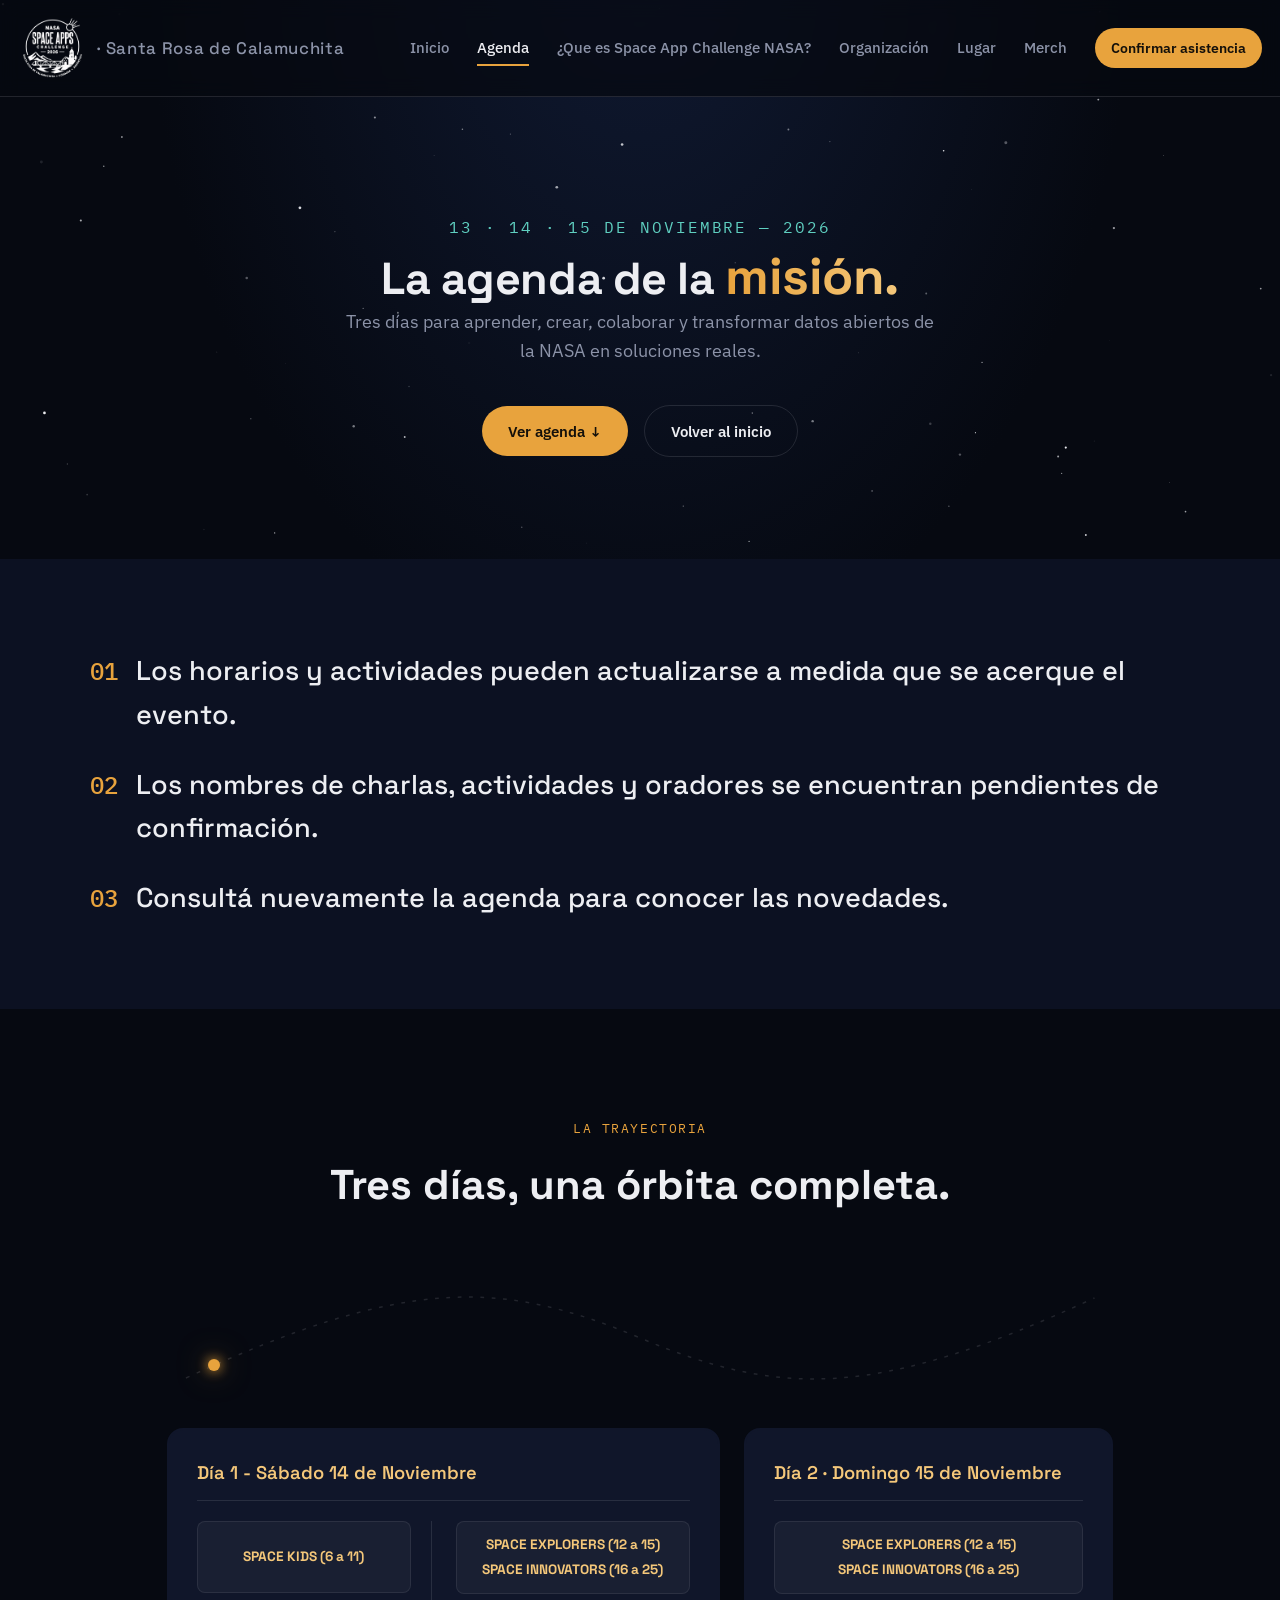
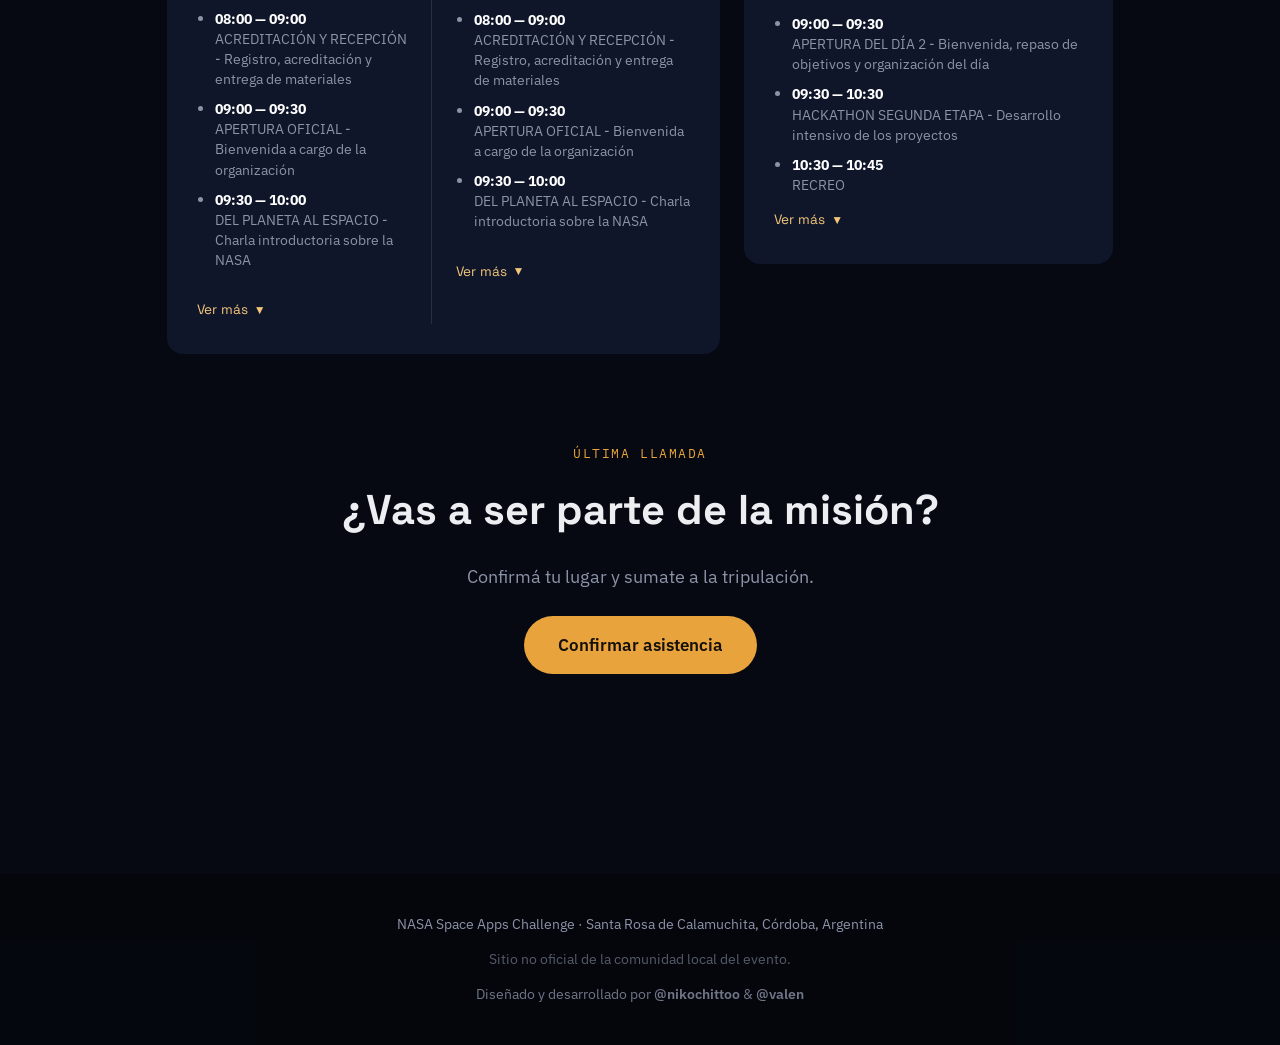
==== commit 277e419f: "en mi prima v0.5" ====
--- a/agenda.html
+++ b/agenda.html
@@ -170,14 +170,14 @@
               <ul class="day-card-agenda__list">
                 <li><strong>08:00 — 09:00</strong><br>ACREDITACIÓN Y RECEPCIÓN - Registro, acreditación y entrega de materiales</li>
                 <li><strong>09:00 — 09:30</strong><br>APERTURA OFICIAL - Bienvenida a cargo de la organización</li>
-                <li><strong>09:30 — 10:00</strong><br>DEL PLANETA AL ESPACIO - Charla introductoria sobre la NASA</li>
-                <li><strong>10:00 — 11:00</strong><br>MISIÓN ESPACIAL - Presentación del desafío para los más pequeños</li>
-                <li><strong>11:00 — 11:15</strong><br>RECREO</li>
+                <li><strong>09:30 — 10:00</strong><br>DEL PLANETA AL ESPACIO - Charla introductoria sobre la NASA</li>   
               </ul>
 
               <div class="agenda-collapse-box" id="kids-d1-more">
                 <div class="agenda-collapse-inner">
                   <ul class="day-card-agenda__list" style="padding-top: 10px;">
+                    <li><strong>10:00 — 11:00</strong><br>MISIÓN ESPACIAL - Presentación del desafío para los más pequeños</li>
+                    <li><strong>11:00 — 11:15</strong><br>RECREO</li>
                     <li><strong>11:15 — 12:15</strong><br>IMAGINAMOS NUESTRA SOLUCIÓN - Dibujos, maquetas, programación desenchufada y creatividad</li>
                     <li><strong>12:15 — 13:15</strong><br>ALMUERZO</li>
                     <li><strong>13:15 — 14:15</strong><br>CONSTRUIMOS EL PROTOTIPO - Maquetas, robots, juegos, carteles y más.</li>
@@ -198,20 +198,20 @@
             <div class="agenda-column">
               <div class="agenda-category-box">
                 <div><strong>SPACE EXPLORERS (12 a 15)</strong></div>
-                <div><strong>SPACE INNOVATORS (16 a 18)</strong></div>
+                <div><strong>SPACE INNOVATORS (16 a 25)</strong></div>
               </div>
               
               <ul class="day-card-agenda__list">
                 <li><strong>08:00 — 09:00</strong><br>ACREDITACIÓN Y RECEPCIÓN - Registro, acreditación y entrega de materiales</li>
                 <li><strong>09:00 — 09:30</strong><br>APERTURA OFICIAL - Bienvenida a cargo de la organización</li>
                 <li><strong>09:30 — 10:00</strong><br>DEL PLANETA AL ESPACIO - Charla introductoria sobre la NASA</li>
-                <li><strong>10:00 — 10:30</strong><br>PRESENTACIÓN DE LOS DESAFÍOS - Conocimiento y análisis de los desafíos oficiales</li>
-                <li><strong>11:00 — 11:30</strong><br>FORMACIÓN DE EQUIPOS E IDEACIÓN - Equipos, selección de desafío, definición del problema y posibles soluciones</li>
-              </ul>
+                </ul>
 
               <div class="agenda-collapse-box" id="exp-d1-more">
                 <div class="agenda-collapse-inner">
                   <ul class="day-card-agenda__list" style="padding-top: 10px;">
+                    <li><strong>10:00 — 10:30</strong><br>PRESENTACIÓN DE LOS DESAFÍOS - Conocimiento y análisis de los desafíos oficiales</li>
+                    <li><strong>11:00 — 11:30</strong><br>FORMACIÓN DE EQUIPOS E IDEACIÓN - Equipos, selección de desafío, definición del problema y posibles soluciones</li>
                     <li><strong>11:30 — 11:45</strong><br>RECREO</li>
                     <li><strong>11:45 — 13:00</strong><br>INVESTIGACIÓN Y ANÁLISIS DE DATOS - Exploración de datos abiertos de la NASA, misiones, información científica y tecnológica</li>
                     <li><strong>13:00 — 14:00</strong><br>ALMUERZO</li>
@@ -238,18 +238,19 @@
 
           <div class="agenda-category-box" style="margin-bottom: 20px;">
             <div><strong>SPACE EXPLORERS (12 a 15)</strong></div>
-            <div><strong>SPACE INNOVATORS (16 a 18)</strong></div>
+            <div><strong>SPACE INNOVATORS (16 a 25)</strong></div>
           </div>
 
           <ul class="day-card-agenda__list">
             <li><strong>09:00 — 09:30</strong><br>APERTURA DEL DÍA 2 - Bienvenida, repaso de objetivos y organización del día</li>
-            <li><strong>09:30 — 12:00</strong><br>HACKATHON SEGUNDA ETAPA - Desarrollo intensivo de los proyectos</li>
+            <li><strong>09:30 — 10:30</strong><br>HACKATHON SEGUNDA ETAPA - Desarrollo intensivo de los proyectos</li>
+            <li><strong>10:30 — 10:45</strong><br>RECREO</li>
           </ul>
 
           <div class="agenda-collapse-box" id="exp-d2-more">
             <div class="agenda-collapse-inner">
               <ul class="day-card-agenda__list" style="padding-top: 10px;">
-                <li><strong>12:00 — 12:30</strong><br>MENTORÍAS ESPECIALIZADAS - Estaciones de mentoría: Datos NASA | Programación | IA y tecnología | Diseño | Ciencia | Comunicación</li>
+                <li><strong>10:45 — 12:30</strong><br>MENTORÍAS ESPECIALIZADAS - Estaciones de mentoría: Datos NASA | Programación | IA y tecnología | Diseño | Ciencia | Comunicación</li>
                 <li><strong>12:30 — 13:30</strong><br>ALMUERZO</li>
                 <li><strong>13:30 — 15:00</strong><br>DESARROLLO FINAL - Finalización de prototipos, pruebas, diseño y preparación de la presentación</li>
                 <li><strong>15:00 — 15:30</strong><br>PRUEBA Y CONTROL FINAL - Verificación de proyectos, datos, descripción, presentación y requisitos de entrega</li>
--- a/style.css
+++ b/style.css
@@ -1686,27 +1686,51 @@
   margin: 0 auto;
 }
 
-.social-posts .section-eyebrow, .social-posts .section-title{
+.social-posts .section-eyebrow, .social-posts .section-title {
   text-align: center;
   max-width: none;
 }
 
+/* Contenedor wrapper para el carrusel */
+.social-posts__carousel-wrapper {
+  width: 100%;
+  overflow: hidden;
+  margin-top: 3rem;
+  padding-bottom: 1rem;
+}
+
+/* Transformamos la grilla en un carrusel horizontal deslizable */
 .social-posts__grid {
-  display: grid;
-  grid-template-columns: repeat(3, 1fr);
+  display: flex;
   gap: 2rem;
-  margin-top: 3rem;
-  justify-items: center;
+  overflow-x: auto;
+  scroll-snap-type: x mandatory;
+  scroll-behavior: smooth;
+  justify-items: unset;
+  padding-bottom: 1rem;
+  /* Scrollbar personalizado y sutil acorde a tu diseño */
+  scrollbar-width: thin;
+  scrollbar-color: rgba(255, 255, 255, 0.2) transparent;
+}
+
+.social-posts__grid::-webkit-scrollbar {
+  height: 6px;
+}
+
+.social-posts__grid::-webkit-scrollbar-thumb {
+  background-color: rgba(255, 255, 255, 0.2);
+  border-radius: 4px;
 }
 
 .social-posts__item {
-  width: 100%;
-  max-width: 540px;
+  flex: 0 0 350px; /* Ancho fijo para cada elemento en el carrusel */
+  scroll-snap-align: start;
   background: rgba(255, 255, 255, 0.05);
   border-radius: 12px;
   padding: 1rem;
   box-sizing: border-box;
   display: flex;
+  flex-direction: column;
   justify-content: center;
   align-items: center;
   overflow: hidden;
@@ -1714,7 +1738,7 @@
 
 .social-posts__item .instagram-media {
   width: 100% !important;
-  max-width: 540px !important;
+  max-width: 100% !important;
   min-width: 0 !important;
   margin: 0 auto !important;
 }
@@ -1737,6 +1761,55 @@
   height: 100%;
   border: none;
   display: block;
+}
+
+/* ========================= ESTILOS PARA LAS NUEVAS TARJETAS DE NOTICIAS ========================= */
+/* --- Estilos de las Tarjetas de Noticia con Imagen (NUEVO) --- */
+
+/* Clase base modificada para las tarjetas de noticias con imagen */
+.news-card--with-preview {
+  padding: 0; /* Quitamos el padding general para que la imagen ocupe todo el ancho */
+  display: flex;
+  flex-direction: column;
+  align-items: stretch;
+}
+
+/* Contenedor de la imagen destacada */
+.news-card__preview {
+  width: 100%;
+  height: 160px; /* Altura fija para la vista previa de imagen */
+  overflow: hidden;
+  border-bottom: 1px solid rgba(255, 255, 255, 0.1);
+}
+
+.news-card__preview img {
+  width: 100%;
+  height: 100%;
+  object-fit: cover; /* Asegura que la imagen cubra el área sin deformarse */
+  display: block;
+}
+
+/* Ajustamos el contenido para que encaje debajo de la imagen */
+.news-card--with-preview .news-card__content {
+  padding: 1rem;
+  flex: 1;
+  justify-content: flex-start;
+}
+
+/* Ajuste de márgenes específicos para la tarjeta con preview */
+.news-card--with-preview .news-tag {
+  margin-top: 0.25rem; /* Pequeño ajuste si es necesario */
+  margin-bottom: 0.5rem;
+}
+
+.news-card--with-preview h3 {
+  font-size: 1rem; /* Un poco más chico para dejar espacio */
+  margin-bottom: 0.25rem;
+}
+
+.news-card--with-preview p {
+  font-size: 0.85rem; /* Texto más compacto */
+  margin-bottom: 1rem;
 }
 
 /* ========================= PATROCINADORES - CINTA INFINITA ========================= */
@@ -2209,7 +2282,7 @@
     flex: 0 0 75%;
   }
 
-  .social-posts__grid{
+  __grid{
     grid-template-columns: none;
   }
 }
